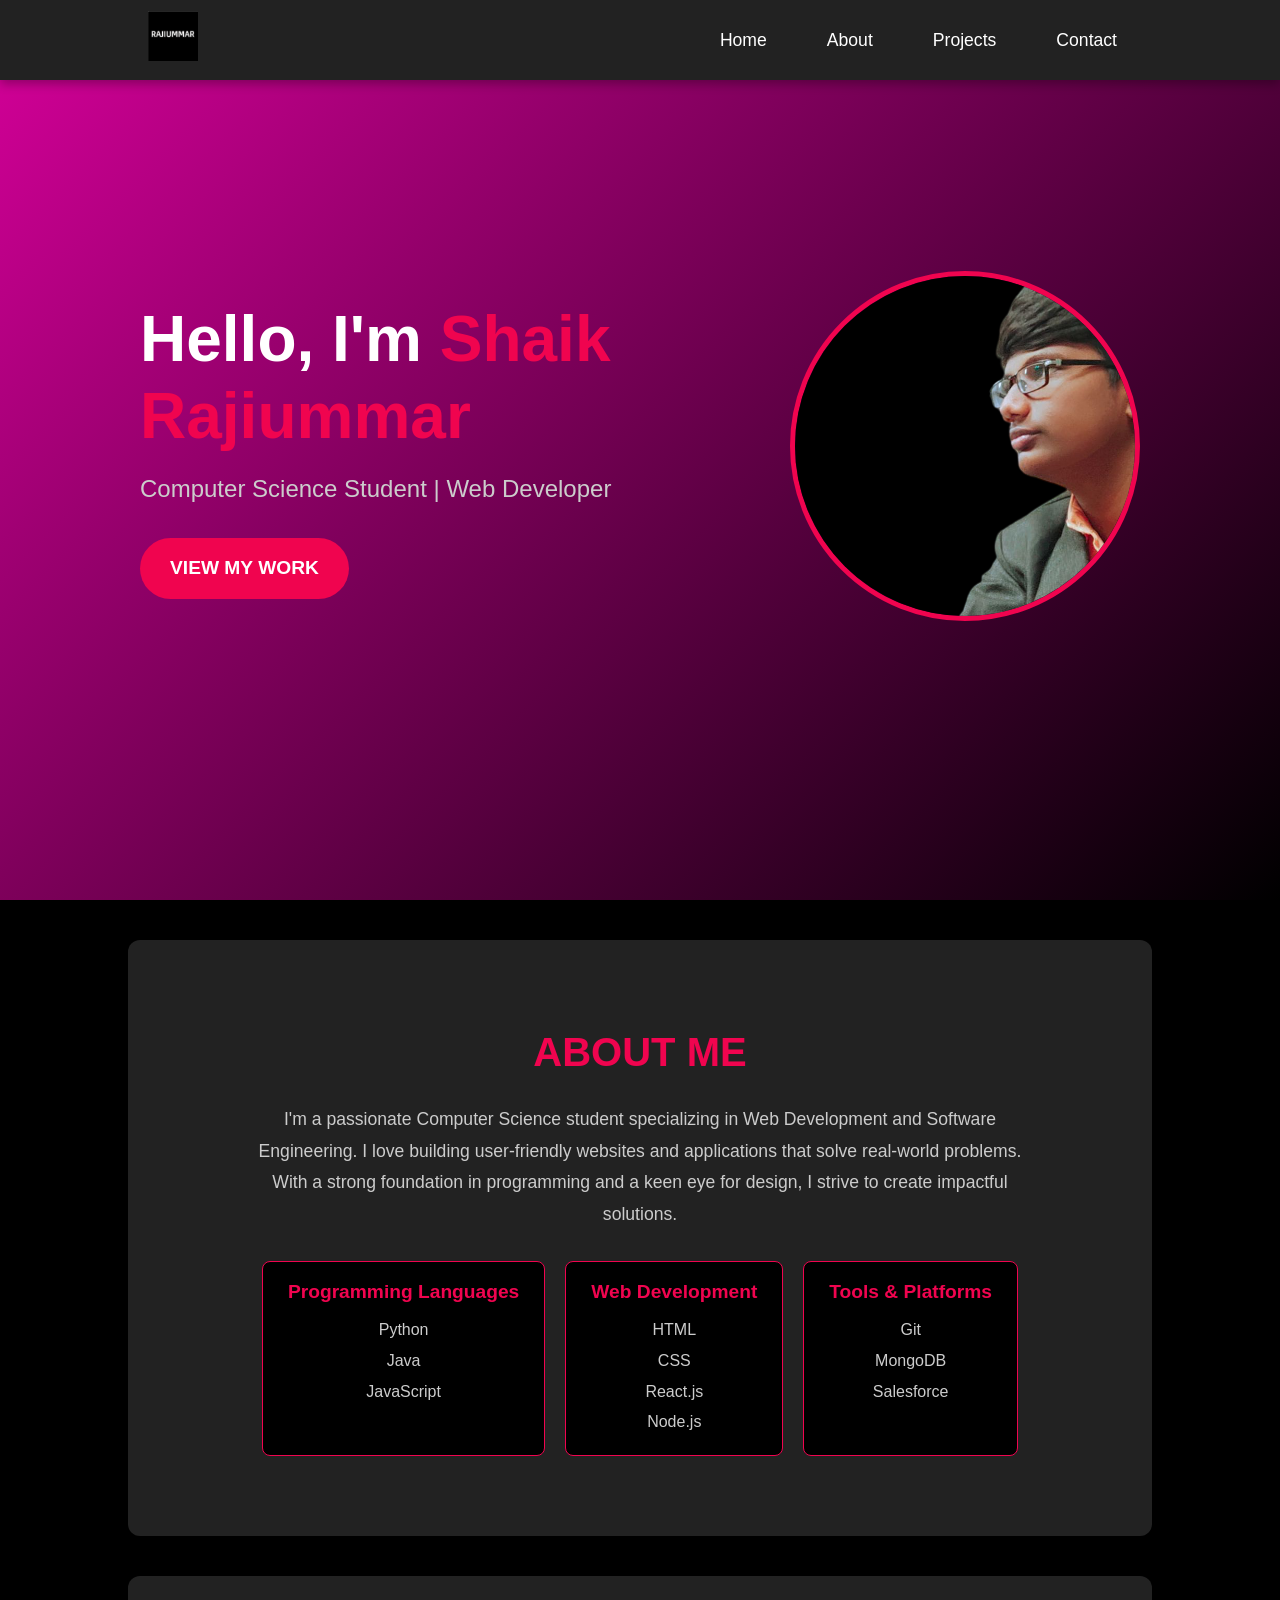
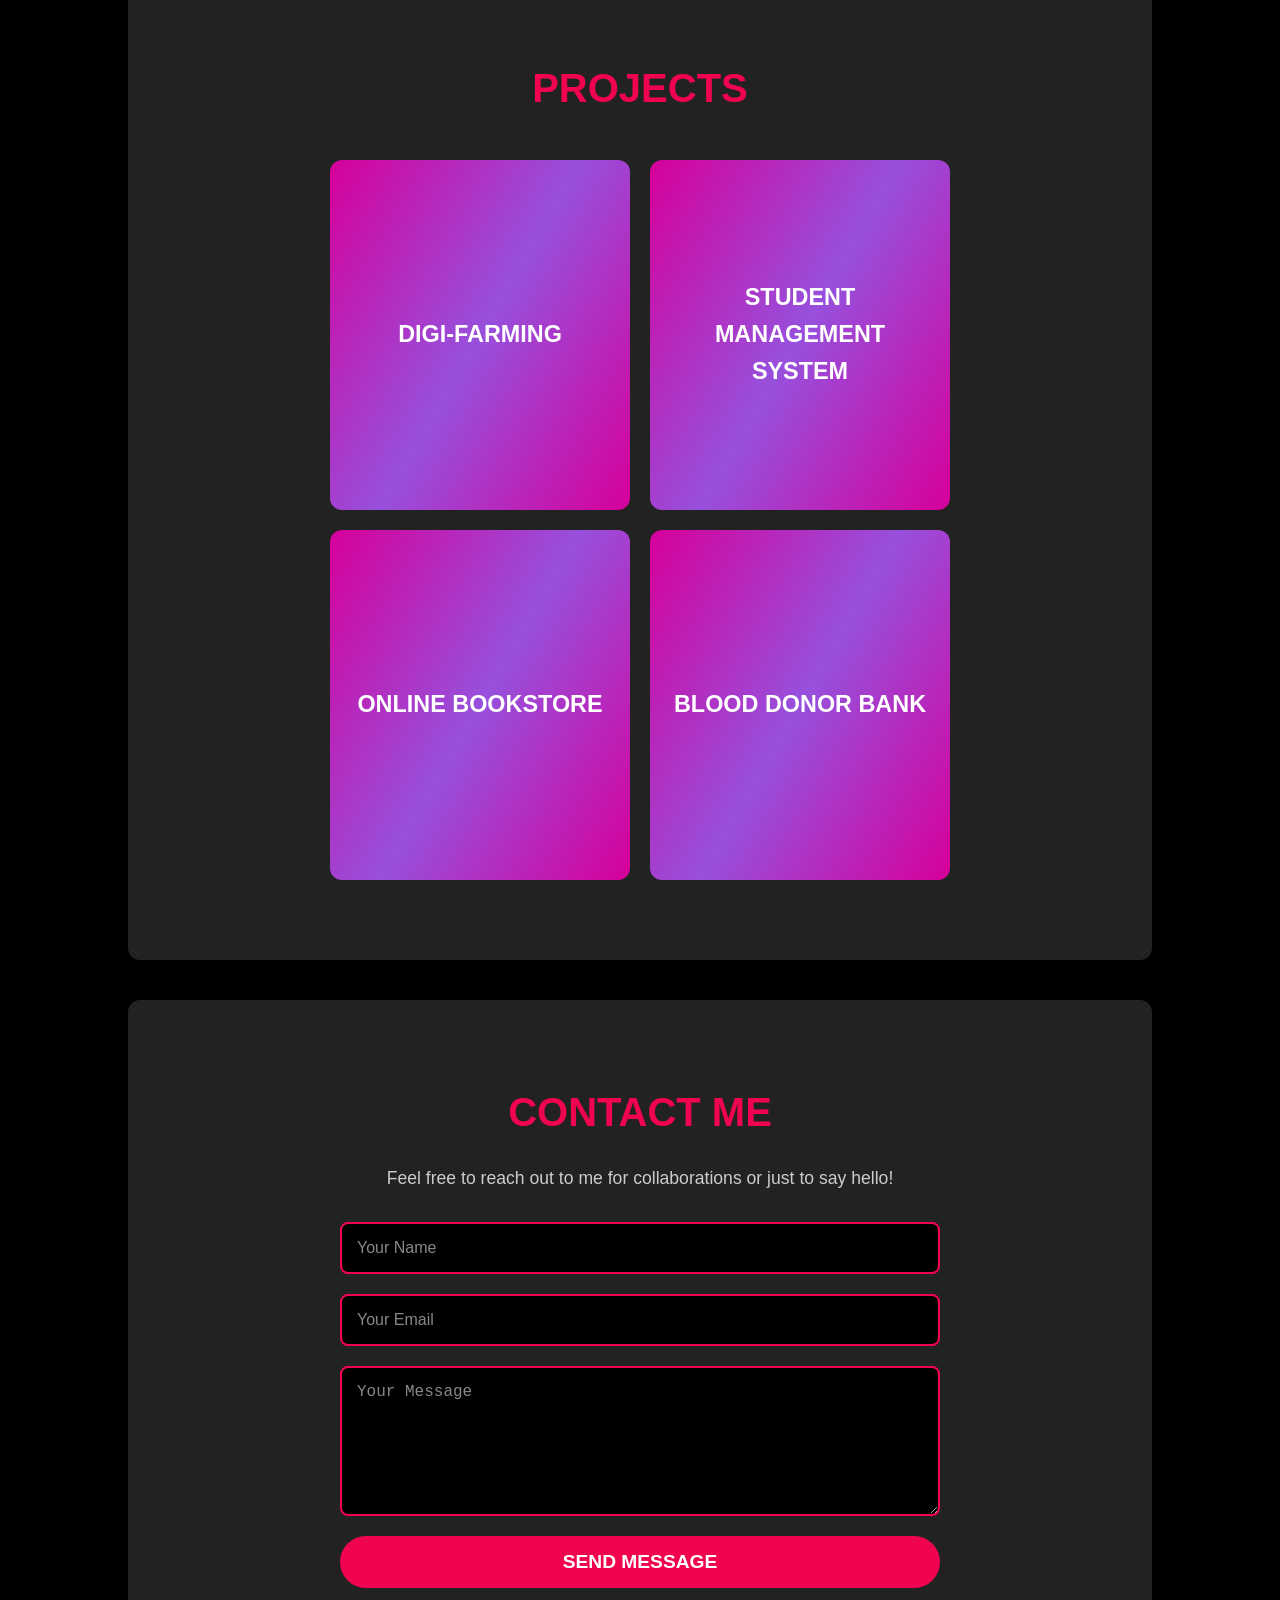
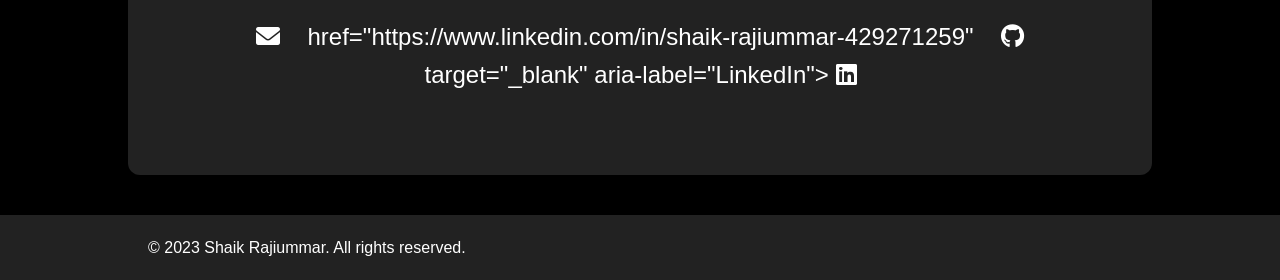
==== index.html @ 4107a041 "Your commit message" ====
<!DOCTYPE html>
<html lang="en">
    <head>
        <meta charset="UTF-8">
        <meta name="viewport" content="width=device-width, initial-scale=1.0">
        <meta name="description"
            content="Portfolio of Shaik Rajiummar, a Computer Science student specializing in Web Development and Software Engineering.">
        <title>Shaik Rajiummar - Portfolio</title>
        <link rel="stylesheet" href="style.css">
        <link rel="stylesheet"
            href="https://cdnjs.cloudflare.com/ajax/libs/font-awesome/6.0.0/css/all.min.css">
    </head>
    <body>
        <!-- Navbar Section -->
        <header id="header">
            <div class="container">
                <a href="index.html"><img src="images/logo.ico" class="logo"
                        alt="Portfolio Logo"></a>
                <nav>
                    <ul>
                        <li><a href="#home">Home</a></li>
                        <li><a href="#about">About</a></li>
                        <li><a href="#projects">Projects</a></li>
                        <li><a href="#contact">Contact</a></li>
                    </ul>
                </nav>
            </div>
        </header>

        <!-- Main Content -->
        <main>
            <!-- Home Section -->
            <section id="home">
                <div class="home-content">
                    <h1>Hello, I'm <span>Shaik Rajiummar</span></h1>
                    <p>Computer Science Student | Web Developer</p>
                    <a href="#projects" class="btn">View My Work</a>
                </div>
                <div class="profile-img-container">
                    <img src="images/proti.png"
                        alt="Shaik Rajiummar's Profile Picture"
                        class="profile-img">
                </div>
            </section>
            <!-- About Section -->
            <section id="about">
                <h2>About Me</h2>
                <p>
                    I'm a passionate Computer Science student specializing in
                    Web Development and Software Engineering.
                    I love building user-friendly websites and applications that
                    solve real-world problems.
                    With a strong foundation in programming and a keen eye for
                    design, I strive to create impactful solutions.
                </p>
                <div class="skills-container">
                    <!-- Skill Card 1: Programming Languages -->
                    <div class="skill-card">
                        <h3>Programming Languages</h3>
                        <ul>
                            <li>Python</li>
                            <li>Java</li>
                            <li>JavaScript</li>
                        </ul>
                    </div>
                    <!-- Skill Card 2: Web Development -->
                    <div class="skill-card">
                        <h3>Web Development</h3>
                        <ul>
                            <li>HTML</li>
                            <li>CSS</li>
                            <li>React.js</li>
                            <li>Node.js</li>
                        </ul>
                    </div>
                    <!-- Skill Card 3: Tools & Platforms -->
                    <div class="skill-card">
                        <h3>Tools & Platforms</h3>
                        <ul>
                            <li>Git</li>
                            <li>MongoDB</li>
                            <li>Salesforce</li>
                        </ul>
                    </div>
                </div>
            </section>

            <!-- Projects Section -->
            <section id="projects">
                <h2>Projects</h2>
                <div class="projects-list">
                    <!-- Project 1: DIGI-FARMING -->
                    <div class="flip-card">
                        <div class="flip-card-inner">
                            <div class="flip-card-front">
                                <h3>DIGI-FARMING</h3>
                            </div>
                            <div class="flip-card-back">
                                <h3>DIGI-FARMING</h3>
                                <p><strong>Objective:</strong> Developed an
                                    e-commerce platform for farmers to sell
                                    directly to consumers and monitor field
                                    conditions.</p>
                                <p><strong>Role:</strong> Front-end design</p>
                                <p><strong>Technologies:</strong> Python, Flask,
                                    MySQL</p>
                                <!-- <a href="[GitHub Link]" target="_blank" class="project-link">View on GitHub</a> -->
                            </div>
                        </div>
                    </div>

                    <!-- Project 2: STUDENT MANAGEMENT SYSTEM -->
                    <div class="flip-card">
                        <div class="flip-card-inner">
                            <div class="flip-card-front">
                                <h3>STUDENT MANAGEMENT SYSTEM</h3>
                            </div>
                            <div class="flip-card-back">
                                <h3>STUDENT MANAGEMENT SYSTEM</h3>
                                <p><strong>Objective:</strong> Created a
                                    comprehensive system for managing student
                                    attendance, grades, and schedules.</p>
                                <p><strong>Role:</strong> Backend Developer</p>
                                <p><strong>Technologies:</strong> Java, Spring
                                    Boot, PostgreSQL</p>
                                <!-- <a href="[GitHub Link]" target="_blank" class="project-link">View on GitHub</a> -->
                            </div>
                        </div>
                    </div>

                    <!-- Project 3: ONLINE BOOKSTORE -->
                    <div class="flip-card">
                        <div class="flip-card-inner">
                            <div class="flip-card-front">
                                <h3>ONLINE BOOKSTORE</h3>
                            </div>
                            <div class="flip-card-back">
                                <h3>ONLINE BOOKSTORE</h3>
                                <p><strong>Objective:</strong> Developed an
                                    online bookstore with features like
                                    browsing, cart management, and order
                                    tracking.</p>
                                <p><strong>Role:</strong> Full-stack
                                    Developer</p>
                                <p><strong>Technologies:</strong> MERN Stack
                                    (MongoDB, Express.js, React.js, Node.js)</p>
                                <!-- <a href="[GitHub Link]" target="_blank" class="project-link">View on GitHub</a> -->
                            </div>
                        </div>
                    </div>

                    <!-- Project 4: BLOOD DONOR BANK -->
                    <div class="flip-card">
                        <div class="flip-card-inner">
                            <div class="flip-card-front">
                                <h3>BLOOD DONOR BANK</h3>
                            </div>
                            <div class="flip-card-back">
                                <h3>BLOOD DONOR BANK</h3>
                                <p><strong>Objective:</strong> Built a platform
                                    connecting blood donors with recipients for
                                    emergency situations.</p>
                                <p><strong>Role:</strong> Full-stack
                                    Developer</p>
                                <p><strong>Technologies:</strong> Django, React,
                                    PostgreSQL</p>
                                <!-- <a href="[GitHub Link]" target="_blank" class="project-link">View on GitHub</a> -->
                            </div>
                        </div>
                    </div>
                </div>
            </section>

            <!-- Contact Section -->
            <section id="contact">
                <h2>Contact Me</h2>
                <p>Feel free to reach out to me for collaborations or just to
                    say hello!</p>
                <form class="contact-form">
                    <input type="text" name="name" placeholder="Your Name"
                        required>
                    <input type="email" name="email" placeholder="Your Email"
                        required>
                    <textarea name="message" placeholder="Your Message"
                        required></textarea>
                    <button type="submit">Send Message</button>
                </form>
                <div class="social-links">
                    <a href="mailto:shaikrajiummar@gmail.com" target="_blank"
                        aria-label="Email">
                        <i class="fas fa-envelope"></i>
                        <!-- Font Awesome email icon -->
                    </a>
                    <a>
                        href="https://www.linkedin.com/in/shaik-rajiummar-429271259"
                        target="_blank" aria-label="LinkedIn">
                        <i class="fab fa-linkedin"></i>
                        <!-- Font Awesome LinkedIn icon -->
                    </a>
                    <a href="[GitHub Link]" target="_blank" aria-label="GitHub">
                        <i class="fab fa-github"></i>
                        <!-- Font Awesome GitHub icon -->
                    </a>
                </div>
            </section>

            <!-- Footer -->
            <footer>
                <div class="container">
                    <p>&copy; 2023 Shaik Rajiummar. All rights reserved.</p>
                </div>
            </footer>
        </body>
    </html>
---- style.css ----
/* Global Styles */
:root {
    --primary-color: #f0044f;
    --secondary-color: #222;
    --background-color: #000;
    --text-color: #fff;
    --accent-color: #D6009A;
    --font-family: 'Poppins', sans-serif;
}

* {
    margin: 0;
    padding: 0;
    box-sizing: border-box;
}

body {
    background: var(--background-color);
    color: var(--text-color);
    font-family: var(--font-family);
    line-height: 1.6;
}

a {
    text-decoration: none;
    color: inherit;
}

/* Navbar Styles */
#header {
    width: 100%;
    height: 80px;
    background: var(--secondary-color);
    position: fixed;
    top: 0;
    left: 0;
    display: flex;
    align-items: center;
    padding: 0 10%;
    z-index: 1000;
    box-shadow: 0 4px 10px rgba(0, 0, 0, 0.3);
}

.container {
    width: 100%;
    display: flex;
    align-items: center;
    justify-content: space-between;
    padding: 0 20px; /* Add padding to the container */
}

.logo {
    height: 50px; /* Adjust logo size */
    transition: transform 0.3s ease-in-out, opacity 0.3s ease-in-out;
}

.logo:hover {
    transform: scale(1.1); /* Slightly enlarge the logo on hover */
    opacity: 0.8; /* Slightly fade the logo on hover */
}

nav {
    display: flex;
    justify-content: flex-end;
}

nav ul {
    list-style: none;
    display: flex;
    gap: 30px;
}

nav ul li a {
    color: var(--text-color);
    font-size: 1.1rem;
    padding: 10px 15px;
    transition: color 0.3s ease-in-out, background 0.3s ease-in-out;
    border-radius: 8px;
}

nav ul li a:hover,
nav ul li a:focus {
    color: var(--primary-color);
    background: rgba(240, 4, 79, 0.1);
}

/* Home Section */
#home {
    display: flex;
    justify-content: center;
    align-items: center;
    height: 100vh;
    padding: 0 10%;
    text-align: left;
    background: linear-gradient(135deg, var(--accent-color), var(--background-color));
    color: var(--text-color);
    position: relative;
    overflow: hidden;
}

.home-content {
    max-width: 600px;
    z-index: 2;
}

.home-content h1 {
    font-size: 4rem;
    margin-bottom: 15px;
    color: var(--text-color);
    line-height: 1.2;
}

.home-content span {
    color: var(--primary-color);
    font-weight: bold;
}

.home-content p {
    font-size: 1.5rem;
    margin-bottom: 30px;
    color: #ccc;
}

.home-content .btn {
    background: var(--primary-color);
    color: var(--text-color);
    padding: 15px 30px;
    border-radius: 50px;
    font-size: 1.2rem;
    font-weight: bold;
    text-transform: uppercase;
    transition: background 0.3s ease-in-out, transform 0.3s ease-in-out;
    display: inline-block;
}

.home-content .btn:hover,
.home-content .btn:focus {
    background: #c0033f;
    transform: scale(1.05);
}

.profile-img-container {
    margin-left: 50px;
    z-index: 2;
}

.profile-img {
    width: 350px;
    height: 350px;
    border-radius: 50%;
    object-fit: cover;
    border: 5px solid var(--primary-color);
    transition: transform 0.3s ease-in-out;
}

.profile-img:hover {
    transform: scale(1.05);
}

/* About Section */
#about {
    padding: 80px 10%;
    text-align: center;
    background: var(--secondary-color);
    border-radius: 12px;
    margin: 40px 10%;
}

#about h2 {
    font-size: 2.5rem;
    color: var(--primary-color);
    margin-bottom: 20px;
    text-transform: uppercase;
}

#about p {
    font-size: 1.1rem;
    color: #ccc;
    margin-bottom: 30px;
    max-width: 800px;
    margin-left: auto;
    margin-right: auto;
    line-height: 1.8;
}

#about .skills-container {
    display: flex;
    justify-content: center;
    flex-wrap: wrap;
    gap: 20px;
    max-width: 800px;
    margin: 0 auto;
}

#about .skill-card {
    background: var(--background-color);
    padding: 15px 25px;
    border-radius: 8px;
    border: 1px solid var(--primary-color);
    transition: transform 0.3s ease-in-out, box-shadow 0.3s ease-in-out;
}

#about .skill-card:hover {
    transform: translateY(-5px);
    box-shadow: 0 4px 10px rgba(24, 24, 24, 0.3);
}

#about .skill-card h3 {
    font-size: 1.2rem;
    color: var(--primary-color);
    margin-bottom: 10px;
}

#about .skill-card ul {
    list-style: none;
    padding: 0;
}

#about .skill-card ul li {
    font-size: 1rem;
    color: #ccc;
    margin: 5px 0;
}

/* Projects Section */
#projects {
    padding: 80px 10%;
    text-align: center;
    background: var(--secondary-color);
    border-radius: 12px;
    margin: 40px 10%;
}

#projects h2 {
    font-size: 2.5rem;
    color: var(--primary-color);
    margin-bottom: 40px;
    text-transform: uppercase;
}

.projects-list {
    display: flex;
    flex-wrap: wrap;
    justify-content: center;
    gap: 20px;
}

.flip-card {
    background-color: transparent;
    width: 300px;
    height: 350px;
    perspective: 1000px;
}

.flip-card-inner {
    position: relative;
    width: 100%;
    height: 100%;
    text-align: center;
    transition: transform 0.6s;
    transform-style: preserve-3d;
}

.flip-card:hover .flip-card-inner {
    transform: rotateY(180deg);
}

.flip-card-front,
.flip-card-back {
    position: absolute;
    width: 100%;
    height: 100%;
    backface-visibility: hidden;
    border-radius: 12px;
    display: flex;
    justify-content: center;
    align-items: center;
    padding: 20px;
}

.flip-card-front {
    background: linear-gradient(120deg, var(--accent-color) 0%, #9750dd 50%, var(--accent-color) 100%);
    color: var(--text-color);
    font-size: 20px;
    font-weight: bold;
}

.flip-card-back {
    background: var(--background-color);
    color: var(--text-color);
    transform: rotateY(180deg);
    display: flex;
    flex-direction: column;
    justify-content: center;
    align-items: flex-start;
    padding: 20px;
    border-radius: 12px;
    box-shadow: 0 4px 10px rgba(0, 0, 0, 0.3);
}

.flip-card-back h3 {
    font-size: 1.5rem;
    color: var(--primary-color);
    margin-bottom: 15px;
    text-align: left;
}

.flip-card-back p {
    font-size: 1rem;
    color: #ccc;
    margin: 10px 0;
    text-align: left;
    line-height: 1.6;
}

.flip-card-back strong {
    color: var(--primary-color);
    font-weight: bold;
}

.project-link {
    color: var(--primary-color);
    font-weight: bold;
    text-decoration: underline;
    transition: color 0.3s ease-in-out;
    margin-top: 10px;
    display: inline-block;
}

.project-link:hover,
.project-link:focus {
    color: #c0033f;
}

/* Contact Section */
#contact {
    padding: 80px 10%;
    text-align: center;
    background: var(--secondary-color);
    border-radius: 12px;
    margin: 40px 10%;
}

#contact h2 {
    font-size: 2.5rem;
    color: var(--primary-color);
    margin-bottom: 20px;
    text-transform: uppercase;
}

#contact p {
    font-size: 1.1rem;
    color: #ccc;
    margin-bottom: 30px;
}

.contact-form {
    max-width: 600px;
    margin: 0 auto;
    display: flex;
    flex-direction: column;
    gap: 20px;
}

.contact-form input,
.contact-form textarea {
    width: 100%;
    padding: 15px;
    border: 2px solid var(--primary-color);
    border-radius: 8px;
    background: var(--background-color);
    color: var(--text-color);
    font-size: 1rem;
    transition: border-color 0.3s ease-in-out, box-shadow 0.3s ease-in-out;
}

.contact-form input::placeholder,
.contact-form textarea::placeholder {
    color: #888;
}

.contact-form input:focus,
.contact-form textarea:focus {
    border-color: #c0033f;
    box-shadow: 0 0 10px rgba(240, 4, 79, 0.5);
    outline: none;
}

.contact-form textarea {
    resize: vertical;
    min-height: 150px;
}

.contact-form button {
    background: var(--primary-color);
    color: var(--text-color);
    padding: 15px 30px;
    border: none;
    border-radius: 50px;
    font-size: 1.2rem;
    font-weight: bold;
    text-transform: uppercase;
    cursor: pointer;
    transition: background 0.3s ease-in-out, transform 0.3s ease-in-out;
}

.contact-form button:hover,
.contact-form button:focus {
    background: #c0033f;
    transform: scale(1.05);
}

.social-links {
    margin-top: 30px;
    display: flex;
    justify-content: center;
    gap: 20px;
}

.social-links a {
    color: var(--text-color);
    font-size: 1.5rem;
    transition: color 0.3s ease-in-out, transform 0.3s ease-in-out;
}

.social-links a:hover,
.social-links a:focus {
    color: var(--primary-color);
    transform: translateY(-5px);
}

/* Footer */
footer {
    background: var(--secondary-color);
    padding: 20px 10%;
    text-align: center;
    margin-top: 40px;
}

footer p {
    font-size: 1rem;
    color: var(--text-color);
}

/* Responsive Design */
@media (max-width: 768px) {
    #header {
        height: 60px;
        padding: 0 5%;
    }

    .logo {
        height: 40px;
    }

    nav ul {
        gap: 15px;
    }

    nav ul li a {
        font-size: 1rem;
        padding: 8px 12px;
    }

    .home-content h1 {
        font-size: 2.5rem;
    }

    .home-content p {
        font-size: 1.2rem;
    }

    .profile-img {
        width: 250px;
        height: 250px;
    }

    #about ul {
        flex-direction: column;
    }

    .flip-card {
        width: 100%;
        height: 300px;
    }
}
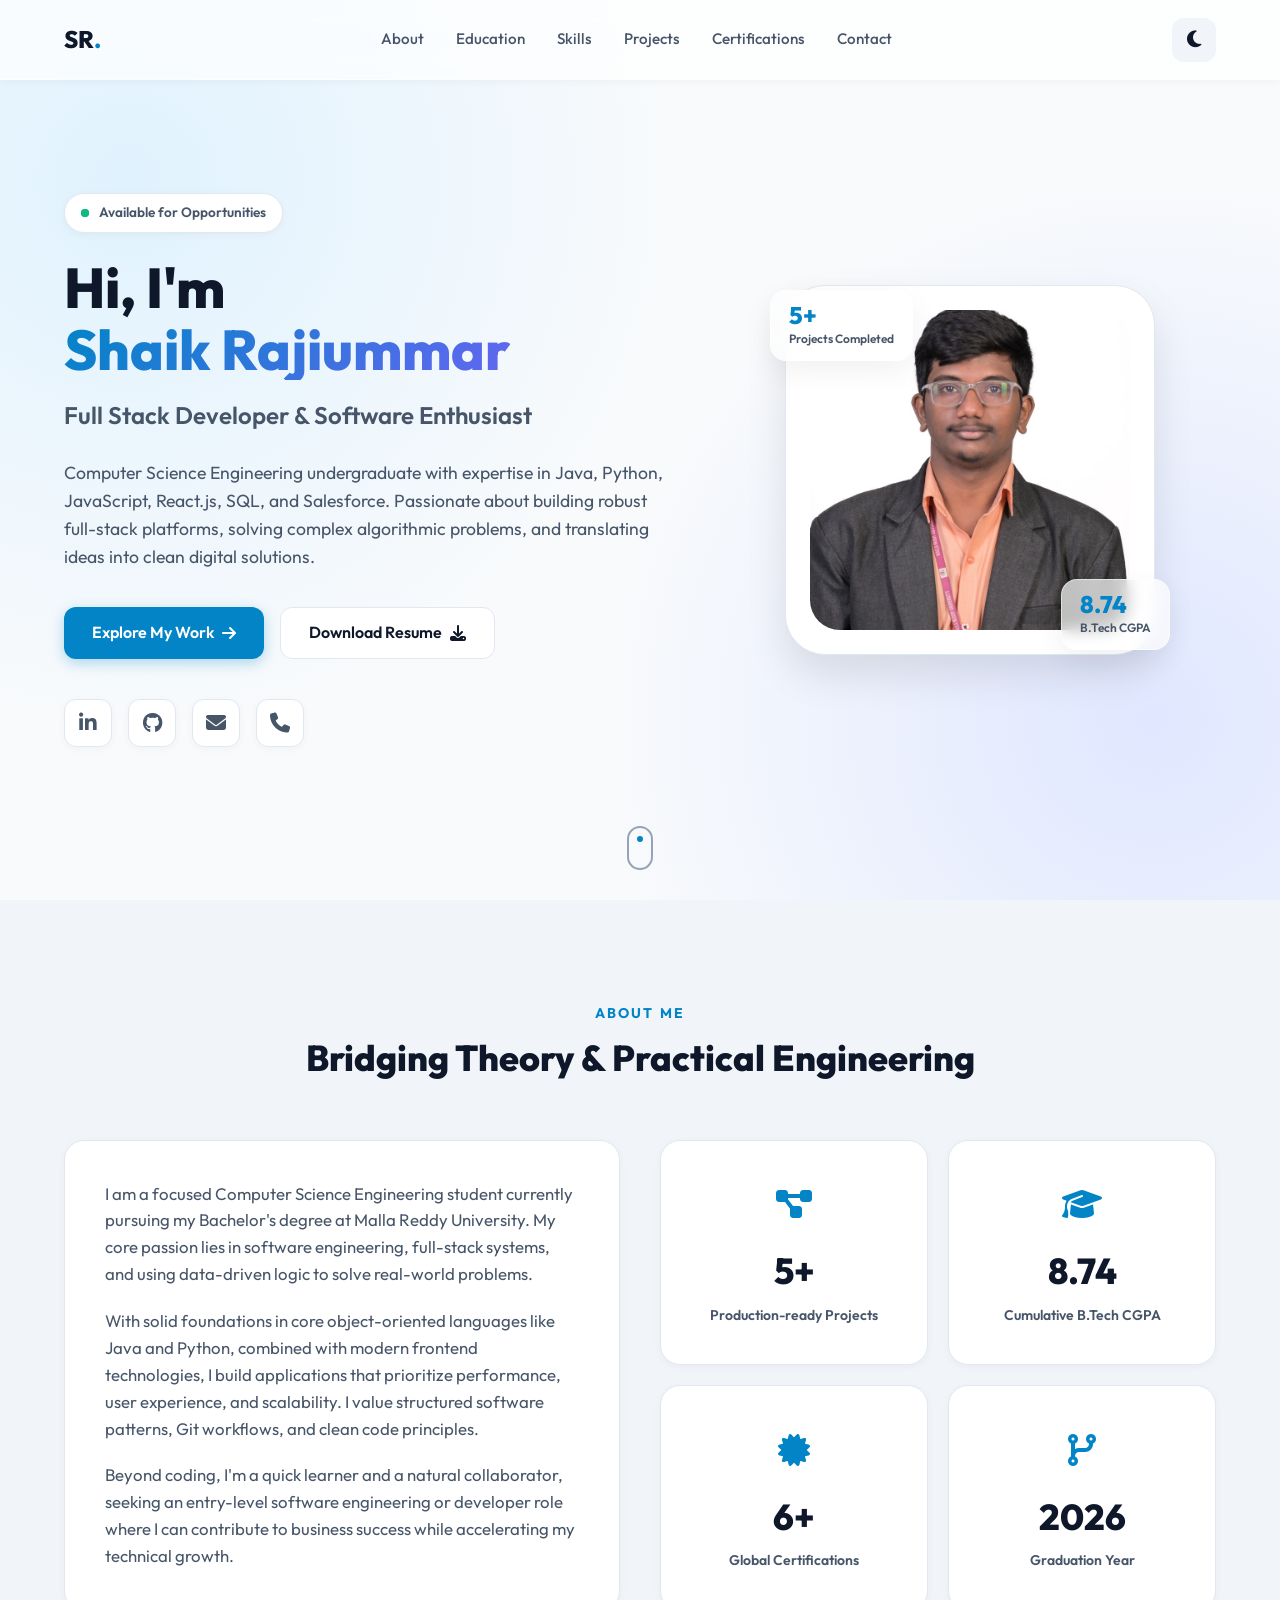
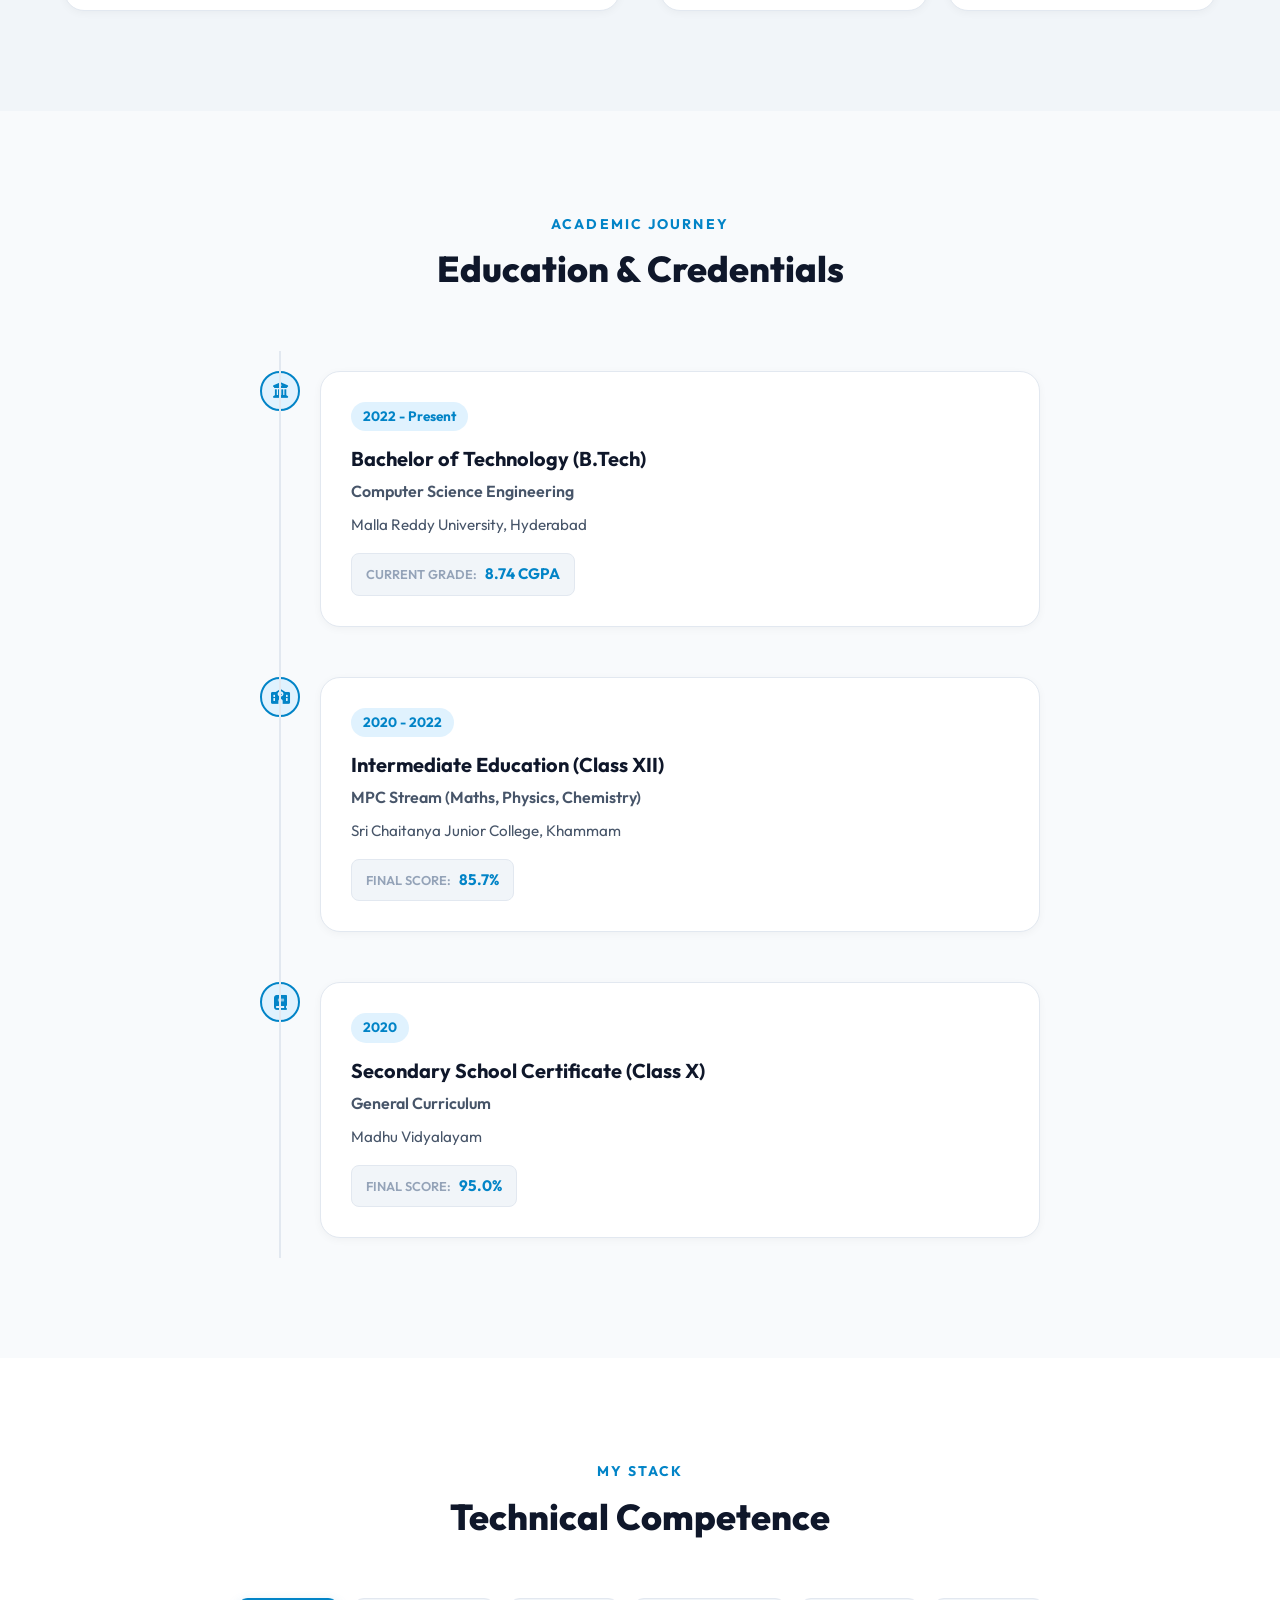
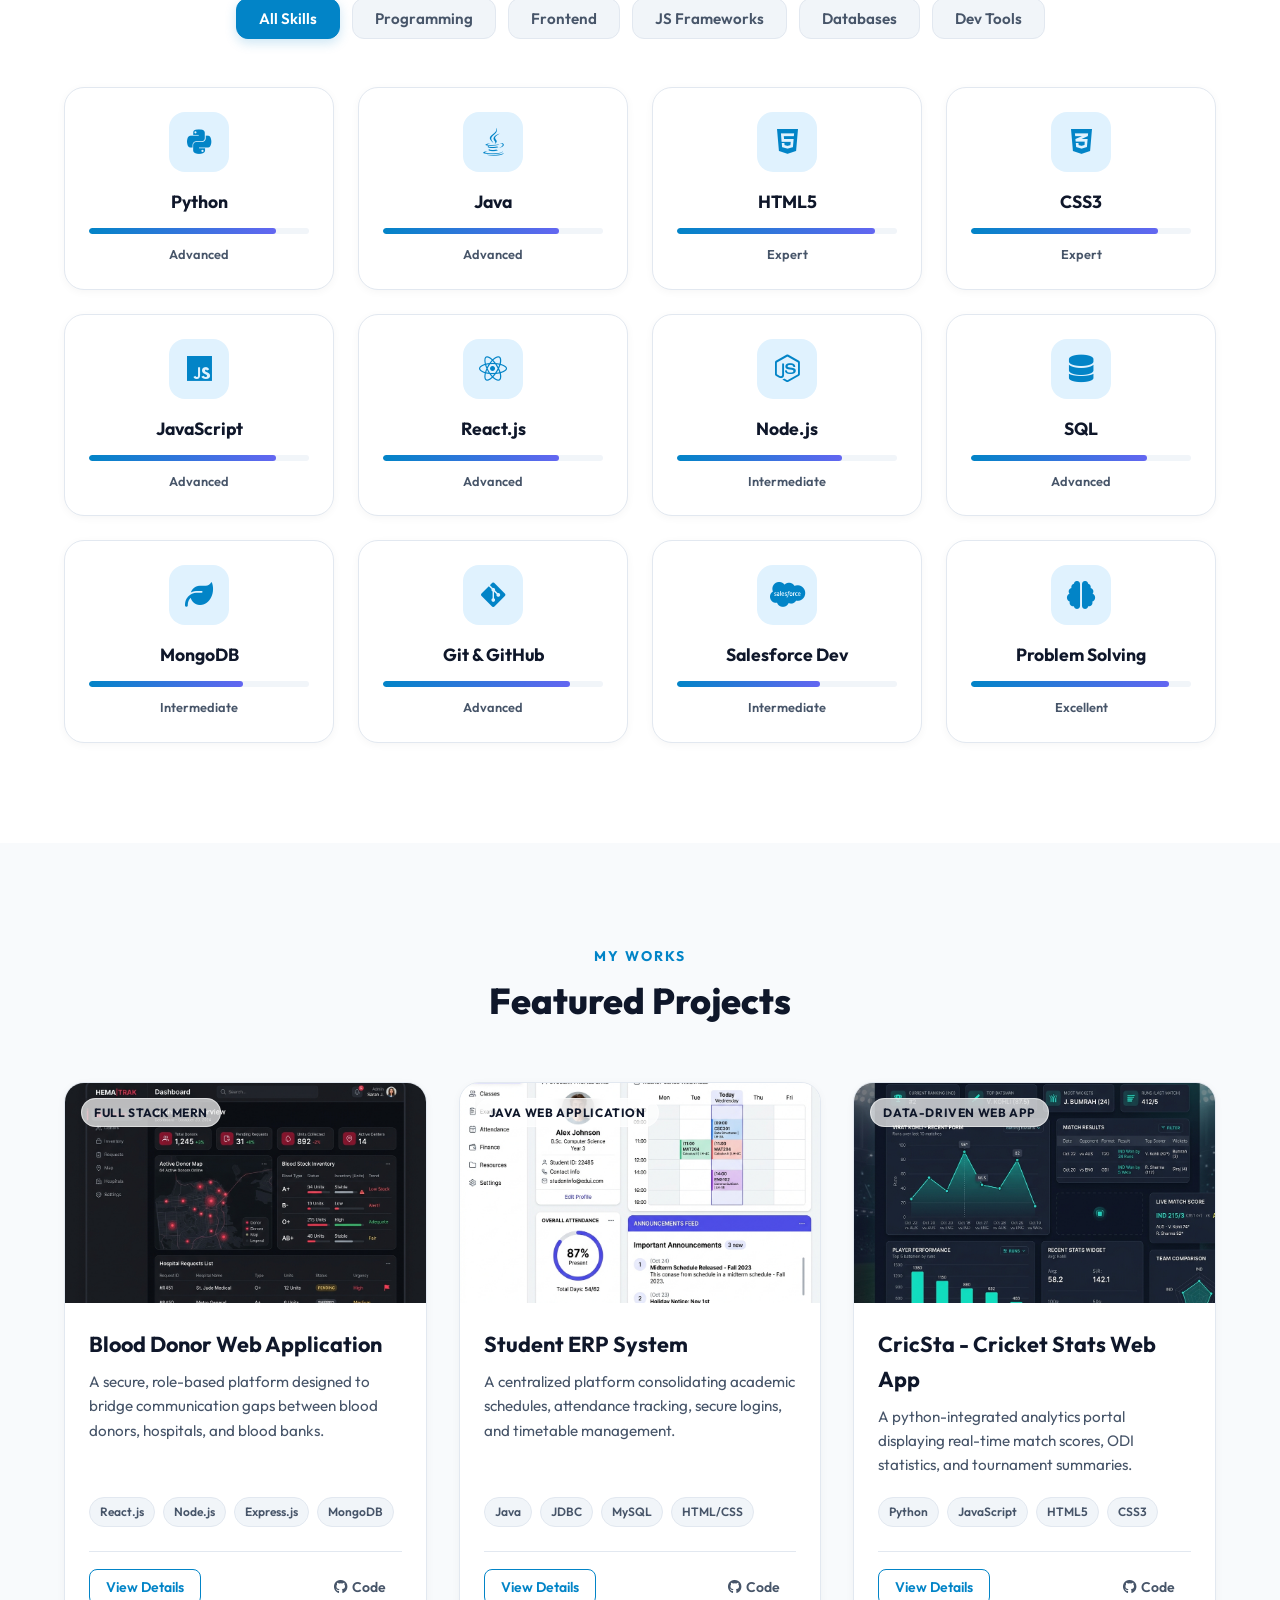
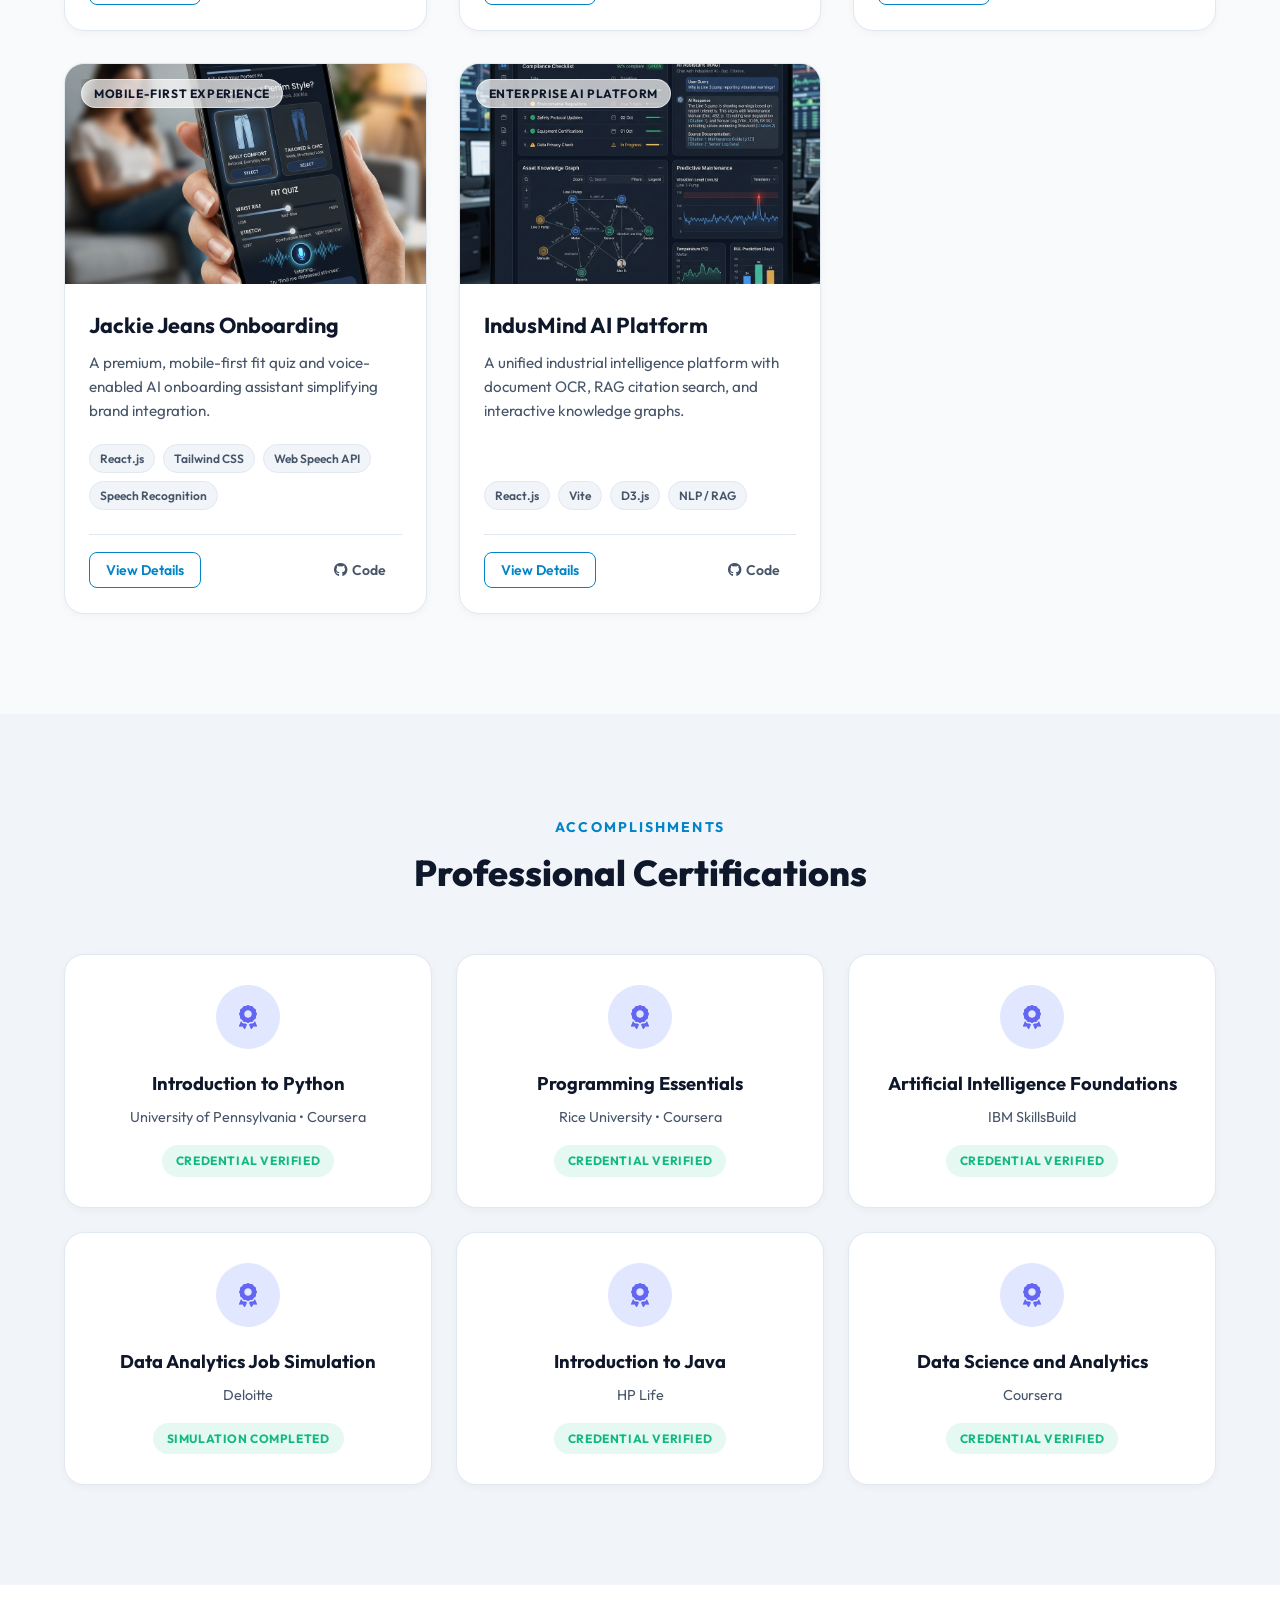
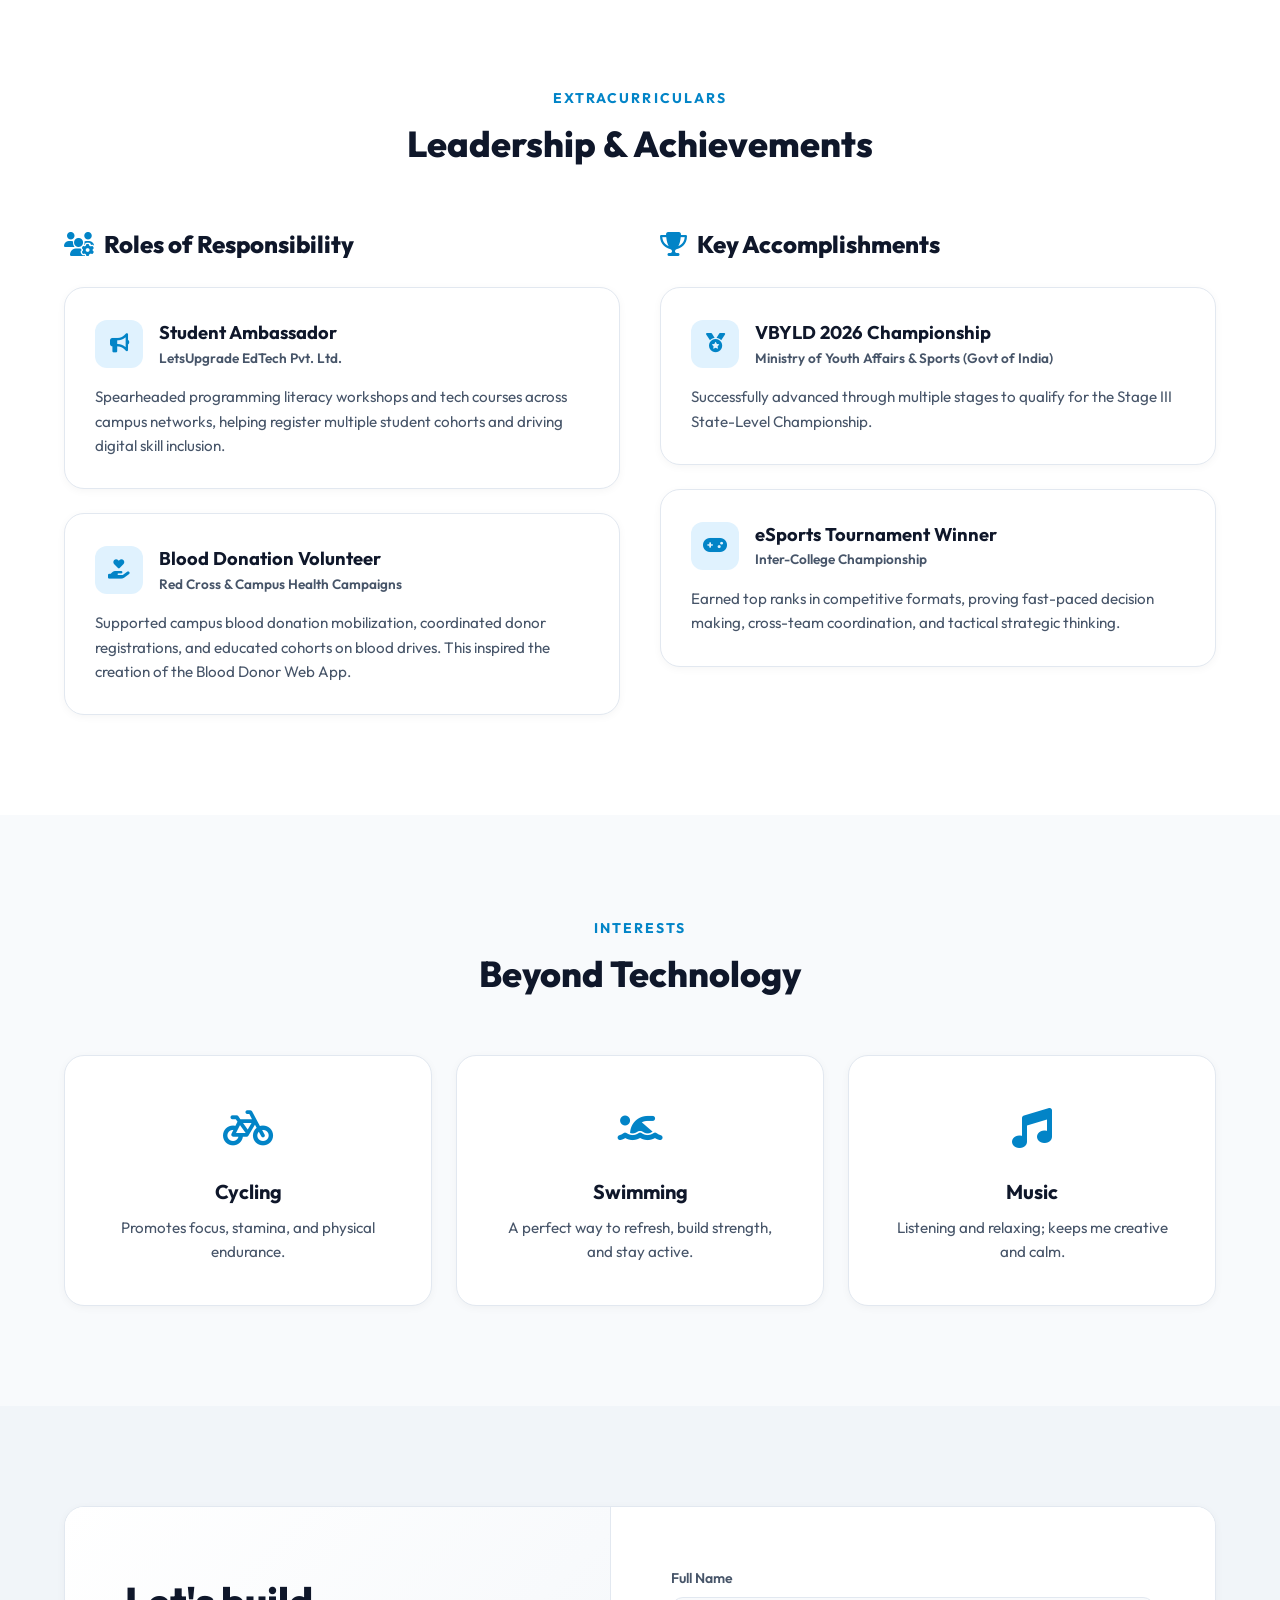
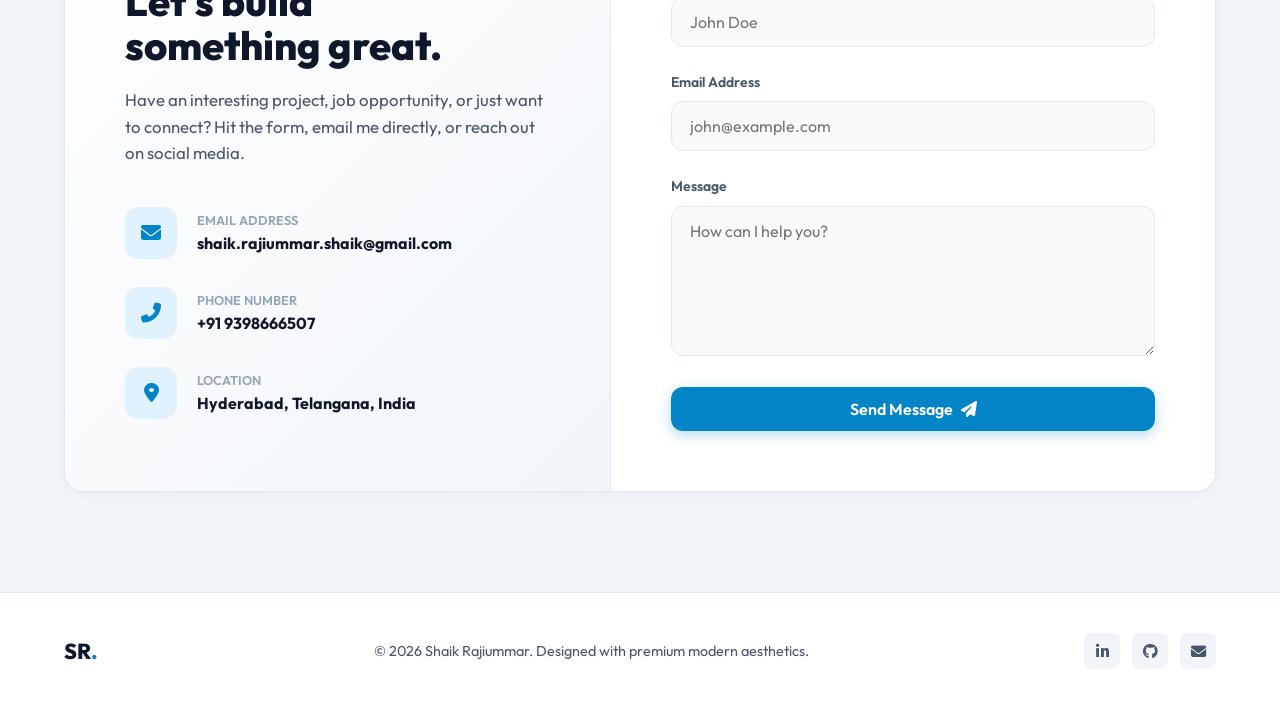
==== commit f649d9bb: "feat: initial commit of premium responsive developer portfolio and printable cv" ====
--- a/index.html
+++ b/index.html
@@ -1,214 +1,745 @@
 <!DOCTYPE html>
 <html lang="en">
-    <head>
-        <meta charset="UTF-8">
-        <meta name="viewport" content="width=device-width, initial-scale=1.0">
-        <meta name="description"
-            content="Portfolio of Shaik Rajiummar, a Computer Science student specializing in Web Development and Software Engineering.">
-        <title>Shaik Rajiummar - Portfolio</title>
-        <link rel="stylesheet" href="style.css">
-        <link rel="stylesheet"
-            href="https://cdnjs.cloudflare.com/ajax/libs/font-awesome/6.0.0/css/all.min.css">
-    </head>
-    <body>
-        <!-- Navbar Section -->
-        <header id="header">
-            <div class="container">
-                <a href="index.html"><img src="images/logo.ico" class="logo"
-                        alt="Portfolio Logo"></a>
-                <nav>
-                    <ul>
-                        <li><a href="#home">Home</a></li>
-                        <li><a href="#about">About</a></li>
-                        <li><a href="#projects">Projects</a></li>
-                        <li><a href="#contact">Contact</a></li>
-                    </ul>
-                </nav>
-            </div>
-        </header>
-
-        <!-- Main Content -->
-        <main>
-            <!-- Home Section -->
-            <section id="home">
-                <div class="home-content">
-                    <h1>Hello, I'm <span>Shaik Rajiummar</span></h1>
-                    <p>Computer Science Student | Web Developer</p>
-                    <a href="#projects" class="btn">View My Work</a>
-                </div>
-                <div class="profile-img-container">
-                    <img src="images/proti.png"
-                        alt="Shaik Rajiummar's Profile Picture"
-                        class="profile-img">
-                </div>
-            </section>
-            <!-- About Section -->
-            <section id="about">
-                <h2>About Me</h2>
-                <p>
-                    I'm a passionate Computer Science student specializing in
-                    Web Development and Software Engineering.
-                    I love building user-friendly websites and applications that
-                    solve real-world problems.
-                    With a strong foundation in programming and a keen eye for
-                    design, I strive to create impactful solutions.
+<head>
+    <meta charset="UTF-8">
+    <meta name="viewport" content="width=device-width, initial-scale=1.0">
+    <title>Shaik Rajiummar | Premium Developer Portfolio</title>
+    <meta name="description" content="Portfolio of Shaik Rajiummar - Full Stack Developer & Software Enthusiast. Exploring B.Tech in CSE, featuring interactive projects, technical expertise, and credentials.">
+    <!-- Google Fonts: Outfit -->
+    <link href="https://fonts.googleapis.com/css2?family=Outfit:wght@300;400;500;600;700;800&display=swap" rel="stylesheet">
+    <!-- FontAwesome Icons -->
+    <link rel="stylesheet" href="https://cdnjs.cloudflare.com/ajax/libs/font-awesome/6.5.2/css/all.min.css"/>
+    <!-- Stylesheet -->
+    <link rel="stylesheet" href="style.css">
+</head>
+<body class="light-theme">
+    <!-- Navigation Bar -->
+    <header class="navbar" id="main-header">
+        <div class="nav-container">
+            <a href="#" class="nav-logo" id="logo-link">SR<span>.</span></a>
+            <nav class="nav-menu" id="navigation-menu">
+                <a href="#about" class="nav-link">About</a>
+                <a href="#education" class="nav-link">Education</a>
+                <a href="#skills" class="nav-link">Skills</a>
+                <a href="#projects" class="nav-link">Projects</a>
+                <a href="#certifications" class="nav-link">Certifications</a>
+                <a href="#contact" class="nav-link">Contact</a>
+            </nav>
+            <div class="nav-actions">
+                <button id="theme-toggle-btn" class="theme-toggle" aria-label="Toggle dark/light theme">
+                    <i class="fas fa-moon"></i>
+                </button>
+                <button id="mobile-menu-btn" class="mobile-menu-toggle" aria-label="Toggle mobile menu">
+                    <i class="fas fa-bars"></i>
+                </button>
+            </div>
+        </div>
+    </header>
+
+    <!-- Mobile Navigation Overlay -->
+    <div class="mobile-nav-overlay" id="mobile-menu-overlay">
+        <button id="mobile-menu-close" class="mobile-menu-close" aria-label="Close menu">&times;</button>
+        <div class="mobile-nav-links">
+            <a href="#about" class="mobile-link">About</a>
+            <a href="#education" class="mobile-link">Education</a>
+            <a href="#skills" class="mobile-link">Skills</a>
+            <a href="#projects" class="mobile-link">Projects</a>
+            <a href="#certifications" class="mobile-link">Certifications</a>
+            <a href="#contact" class="mobile-link">Contact</a>
+        </div>
+    </div>
+
+    <!-- Hero Section -->
+    <section class="hero-section" id="hero">
+        <div class="hero-container">
+            <div class="hero-content">
+                <div class="hero-badge reveal-item">
+                    <span class="pulse-dot"></span> Available for Opportunities
+                </div>
+                <h1 class="hero-title reveal-item">
+                    Hi, I'm <span class="gradient-text">Shaik Rajiummar</span>
+                </h1>
+                <h2 class="hero-subtitle reveal-item">
+                    Full Stack Developer & Software Enthusiast
+                </h2>
+                <p class="hero-description reveal-item">
+                    Computer Science Engineering undergraduate with expertise in Java, Python, JavaScript, React.js, SQL, and Salesforce. Passionate about building robust full-stack platforms, solving complex algorithmic problems, and translating ideas into clean digital solutions.
                 </p>
-                <div class="skills-container">
-                    <!-- Skill Card 1: Programming Languages -->
-                    <div class="skill-card">
-                        <h3>Programming Languages</h3>
-                        <ul>
-                            <li>Python</li>
-                            <li>Java</li>
-                            <li>JavaScript</li>
-                        </ul>
-                    </div>
-                    <!-- Skill Card 2: Web Development -->
-                    <div class="skill-card">
-                        <h3>Web Development</h3>
-                        <ul>
-                            <li>HTML</li>
-                            <li>CSS</li>
-                            <li>React.js</li>
-                            <li>Node.js</li>
-                        </ul>
-                    </div>
-                    <!-- Skill Card 3: Tools & Platforms -->
-                    <div class="skill-card">
-                        <h3>Tools & Platforms</h3>
-                        <ul>
-                            <li>Git</li>
-                            <li>MongoDB</li>
-                            <li>Salesforce</li>
-                        </ul>
-                    </div>
-                </div>
-            </section>
-
-            <!-- Projects Section -->
-            <section id="projects">
-                <h2>Projects</h2>
-                <div class="projects-list">
-                    <!-- Project 1: DIGI-FARMING -->
-                    <div class="flip-card">
-                        <div class="flip-card-inner">
-                            <div class="flip-card-front">
-                                <h3>DIGI-FARMING</h3>
-                            </div>
-                            <div class="flip-card-back">
-                                <h3>DIGI-FARMING</h3>
-                                <p><strong>Objective:</strong> Developed an
-                                    e-commerce platform for farmers to sell
-                                    directly to consumers and monitor field
-                                    conditions.</p>
-                                <p><strong>Role:</strong> Front-end design</p>
-                                <p><strong>Technologies:</strong> Python, Flask,
-                                    MySQL</p>
-                                <!-- <a href="[GitHub Link]" target="_blank" class="project-link">View on GitHub</a> -->
-                            </div>
-                        </div>
-                    </div>
-
-                    <!-- Project 2: STUDENT MANAGEMENT SYSTEM -->
-                    <div class="flip-card">
-                        <div class="flip-card-inner">
-                            <div class="flip-card-front">
-                                <h3>STUDENT MANAGEMENT SYSTEM</h3>
-                            </div>
-                            <div class="flip-card-back">
-                                <h3>STUDENT MANAGEMENT SYSTEM</h3>
-                                <p><strong>Objective:</strong> Created a
-                                    comprehensive system for managing student
-                                    attendance, grades, and schedules.</p>
-                                <p><strong>Role:</strong> Backend Developer</p>
-                                <p><strong>Technologies:</strong> Java, Spring
-                                    Boot, PostgreSQL</p>
-                                <!-- <a href="[GitHub Link]" target="_blank" class="project-link">View on GitHub</a> -->
-                            </div>
-                        </div>
-                    </div>
-
-                    <!-- Project 3: ONLINE BOOKSTORE -->
-                    <div class="flip-card">
-                        <div class="flip-card-inner">
-                            <div class="flip-card-front">
-                                <h3>ONLINE BOOKSTORE</h3>
-                            </div>
-                            <div class="flip-card-back">
-                                <h3>ONLINE BOOKSTORE</h3>
-                                <p><strong>Objective:</strong> Developed an
-                                    online bookstore with features like
-                                    browsing, cart management, and order
-                                    tracking.</p>
-                                <p><strong>Role:</strong> Full-stack
-                                    Developer</p>
-                                <p><strong>Technologies:</strong> MERN Stack
-                                    (MongoDB, Express.js, React.js, Node.js)</p>
-                                <!-- <a href="[GitHub Link]" target="_blank" class="project-link">View on GitHub</a> -->
-                            </div>
-                        </div>
-                    </div>
-
-                    <!-- Project 4: BLOOD DONOR BANK -->
-                    <div class="flip-card">
-                        <div class="flip-card-inner">
-                            <div class="flip-card-front">
-                                <h3>BLOOD DONOR BANK</h3>
-                            </div>
-                            <div class="flip-card-back">
-                                <h3>BLOOD DONOR BANK</h3>
-                                <p><strong>Objective:</strong> Built a platform
-                                    connecting blood donors with recipients for
-                                    emergency situations.</p>
-                                <p><strong>Role:</strong> Full-stack
-                                    Developer</p>
-                                <p><strong>Technologies:</strong> Django, React,
-                                    PostgreSQL</p>
-                                <!-- <a href="[GitHub Link]" target="_blank" class="project-link">View on GitHub</a> -->
-                            </div>
-                        </div>
-                    </div>
-                </div>
-            </section>
-
-            <!-- Contact Section -->
-            <section id="contact">
-                <h2>Contact Me</h2>
-                <p>Feel free to reach out to me for collaborations or just to
-                    say hello!</p>
-                <form class="contact-form">
-                    <input type="text" name="name" placeholder="Your Name"
-                        required>
-                    <input type="email" name="email" placeholder="Your Email"
-                        required>
-                    <textarea name="message" placeholder="Your Message"
-                        required></textarea>
-                    <button type="submit">Send Message</button>
-                </form>
-                <div class="social-links">
-                    <a href="mailto:shaikrajiummar@gmail.com" target="_blank"
-                        aria-label="Email">
+                <div class="hero-buttons reveal-item">
+                    <a href="#projects" class="btn btn-primary" id="view-projects-btn">
+                        <span>Explore My Work</span> <i class="fas fa-arrow-right"></i>
+                    </a>
+                    <a href="resume.html" target="_blank" class="btn btn-secondary" id="resume-download-btn">
+                        <span>Download Resume</span> <i class="fas fa-download"></i>
+                    </a>
+                </div>
+                <div class="social-links reveal-item">
+                    <a href="https://www.linkedin.com/in/shaik-rajiummar/" target="_blank" rel="noopener noreferrer" class="social-link" aria-label="LinkedIn Profile">
+                        <i class="fab fa-linkedin-in"></i>
+                    </a>
+                    <a href="https://github.com/shaikrajiummar" target="_blank" rel="noopener noreferrer" class="social-link" aria-label="GitHub Profile">
+                        <i class="fab fa-github"></i>
+                    </a>
+                    <a href="mailto:shaik.rajiummar.shaik@gmail.com" class="social-link" aria-label="Send Email">
                         <i class="fas fa-envelope"></i>
-                        <!-- Font Awesome email icon -->
                     </a>
-                    <a>
-                        href="https://www.linkedin.com/in/shaik-rajiummar-429271259"
-                        target="_blank" aria-label="LinkedIn">
-                        <i class="fab fa-linkedin"></i>
-                        <!-- Font Awesome LinkedIn icon -->
+                    <a href="tel:+919398666507" class="social-link" aria-label="Call Phone">
+                        <i class="fas fa-phone"></i>
                     </a>
-                    <a href="[GitHub Link]" target="_blank" aria-label="GitHub">
-                        <i class="fab fa-github"></i>
-                        <!-- Font Awesome GitHub icon -->
-                    </a>
-                </div>
-            </section>
-
-            <!-- Footer -->
-            <footer>
-                <div class="container">
-                    <p>&copy; 2023 Shaik Rajiummar. All rights reserved.</p>
-                </div>
-            </footer>
-        </body>
-    </html>+                </div>
+            </div>
+            <div class="hero-image-wrapper reveal-item">
+                <div class="profile-card">
+                    <div class="profile-image-container">
+                        <img src="assets/developer_photo.jpg" alt="Shaik Rajiummar Profile Image" class="profile-img">
+                        <div class="floating-badge badge-top-left" id="badge-experience">
+                            <span class="badge-num">5+</span>
+                            <span class="badge-txt">Projects Completed</span>
+                        </div>
+                        <div class="floating-badge badge-bottom-right" id="badge-score">
+                            <span class="badge-num">8.74</span>
+                            <span class="badge-txt">B.Tech CGPA</span>
+                        </div>
+                    </div>
+                </div>
+            </div>
+        </div>
+        <div class="scroll-indicator" id="scroll-hint">
+            <a href="#about" aria-label="Scroll to About Section">
+                <span class="mouse-wheel"></span>
+            </a>
+        </div>
+    </section>
+
+    <!-- About & Stats Section -->
+    <section class="about-section" id="about">
+        <div class="container">
+            <div class="section-header">
+                <span class="section-tagline">About Me</span>
+                <h2 class="section-title">Bridging Theory & Practical Engineering</h2>
+            </div>
+            <div class="about-grid">
+                <div class="about-text-card card reveal-item">
+                    <p class="about-para">
+                        I am a focused Computer Science Engineering student currently pursuing my Bachelor's degree at Malla Reddy University. My core passion lies in software engineering, full-stack systems, and using data-driven logic to solve real-world problems.
+                    </p>
+                    <p class="about-para">
+                        With solid foundations in core object-oriented languages like Java and Python, combined with modern frontend technologies, I build applications that prioritize performance, user experience, and scalability. I value structured software patterns, Git workflows, and clean code principles.
+                    </p>
+                    <p class="about-para">
+                        Beyond coding, I'm a quick learner and a natural collaborator, seeking an entry-level software engineering or developer role where I can contribute to business success while accelerating my technical growth.
+                    </p>
+                </div>
+                <div class="stats-panel">
+                    <div class="stat-item card reveal-item">
+                        <div class="stat-icon"><i class="fas fa-project-diagram"></i></div>
+                        <div class="stat-value">5+</div>
+                        <div class="stat-label">Production-ready Projects</div>
+                    </div>
+                    <div class="stat-item card reveal-item">
+                        <div class="stat-icon"><i class="fas fa-graduation-cap"></i></div>
+                        <div class="stat-value">8.74</div>
+                        <div class="stat-label">Cumulative B.Tech CGPA</div>
+                    </div>
+                    <div class="stat-item card reveal-item">
+                        <div class="stat-icon"><i class="fas fa-certificate"></i></div>
+                        <div class="stat-value">6+</div>
+                        <div class="stat-label">Global Certifications</div>
+                    </div>
+                    <div class="stat-item card reveal-item">
+                        <div class="stat-icon"><i class="fas fa-code-branch"></i></div>
+                        <div class="stat-value">2026</div>
+                        <div class="stat-label">Graduation Year</div>
+                    </div>
+                </div>
+            </div>
+        </div>
+    </section>
+
+    <!-- Education Section -->
+    <section class="education-section" id="education">
+        <div class="container">
+            <div class="section-header">
+                <span class="section-tagline">Academic Journey</span>
+                <h2 class="section-title">Education & Credentials</h2>
+            </div>
+            <div class="timeline">
+                <div class="timeline-item reveal-item">
+                    <div class="timeline-marker">
+                        <div class="timeline-dot"><i class="fas fa-university"></i></div>
+                    </div>
+                    <div class="timeline-card card">
+                        <span class="timeline-date">2022 - Present</span>
+                        <h3 class="timeline-title">Bachelor of Technology (B.Tech)</h3>
+                        <h4 class="timeline-subtitle">Computer Science Engineering</h4>
+                        <p class="timeline-institution">Malla Reddy University, Hyderabad</p>
+                        <div class="timeline-score-badge">
+                            <span class="score-label">Current Grade:</span>
+                            <span class="score-val">8.74 CGPA</span>
+                        </div>
+                    </div>
+                </div>
+                <div class="timeline-item reveal-item">
+                    <div class="timeline-marker">
+                        <div class="timeline-dot"><i class="fas fa-school"></i></div>
+                    </div>
+                    <div class="timeline-card card">
+                        <span class="timeline-date">2020 - 2022</span>
+                        <h3 class="timeline-title">Intermediate Education (Class XII)</h3>
+                        <h4 class="timeline-subtitle">MPC Stream (Maths, Physics, Chemistry)</h4>
+                        <p class="timeline-institution">Sri Chaitanya Junior College, Khammam</p>
+                        <div class="timeline-score-badge">
+                            <span class="score-label">Final Score:</span>
+                            <span class="score-val">85.7%</span>
+                        </div>
+                    </div>
+                </div>
+                <div class="timeline-item reveal-item">
+                    <div class="timeline-marker">
+                        <div class="timeline-dot"><i class="fas fa-book"></i></div>
+                    </div>
+                    <div class="timeline-card card">
+                        <span class="timeline-date">2020</span>
+                        <h3 class="timeline-title">Secondary School Certificate (Class X)</h3>
+                        <h4 class="timeline-subtitle">General Curriculum</h4>
+                        <p class="timeline-institution">Madhu Vidyalayam</p>
+                        <div class="timeline-score-badge">
+                            <span class="score-label">Final Score:</span>
+                            <span class="score-val">95.0%</span>
+                        </div>
+                    </div>
+                </div>
+            </div>
+        </div>
+    </section>
+
+    <!-- Skills Section -->
+    <section class="skills-section" id="skills">
+        <div class="container">
+            <div class="section-header">
+                <span class="section-tagline">My Stack</span>
+                <h2 class="section-title">Technical Competence</h2>
+            </div>
+            
+            <!-- Skill Category Filters -->
+            <div class="skills-filter-container reveal-item">
+                <button class="filter-btn active" data-filter="all">All Skills</button>
+                <button class="filter-btn" data-filter="languages">Programming</button>
+                <button class="filter-btn" data-filter="frontend">Frontend</button>
+                <button class="filter-btn" data-filter="frameworks">JS Frameworks</button>
+                <button class="filter-btn" data-filter="database">Databases</button>
+                <button class="filter-btn" data-filter="tools">Dev Tools</button>
+            </div>
+
+            <!-- Skills Grid -->
+            <div class="skills-grid reveal-item">
+                <!-- Python -->
+                <div class="skill-card-wrapper" data-category="languages">
+                    <div class="skill-card card">
+                        <div class="skill-icon-box"><i class="fab fa-python"></i></div>
+                        <h3 class="skill-name">Python</h3>
+                        <div class="skill-progress-bar"><span class="progress-fill" style="width: 85%;"></span></div>
+                        <span class="skill-level">Advanced</span>
+                    </div>
+                </div>
+                <!-- Java -->
+                <div class="skill-card-wrapper" data-category="languages">
+                    <div class="skill-card card">
+                        <div class="skill-icon-box"><i class="fab fa-java"></i></div>
+                        <h3 class="skill-name">Java</h3>
+                        <div class="skill-progress-bar"><span class="progress-fill" style="width: 80%;"></span></div>
+                        <span class="skill-level">Advanced</span>
+                    </div>
+                </div>
+                <!-- HTML5 -->
+                <div class="skill-card-wrapper" data-category="frontend">
+                    <div class="skill-card card">
+                        <div class="skill-icon-box"><i class="fab fa-html5"></i></div>
+                        <h3 class="skill-name">HTML5</h3>
+                        <div class="skill-progress-bar"><span class="progress-fill" style="width: 90%;"></span></div>
+                        <span class="skill-level">Expert</span>
+                    </div>
+                </div>
+                <!-- CSS3 -->
+                <div class="skill-card-wrapper" data-category="frontend">
+                    <div class="skill-card card">
+                        <div class="skill-icon-box"><i class="fab fa-css3-alt"></i></div>
+                        <h3 class="skill-name">CSS3</h3>
+                        <div class="skill-progress-bar"><span class="progress-fill" style="width: 85%;"></span></div>
+                        <span class="skill-level">Expert</span>
+                    </div>
+                </div>
+                <!-- JavaScript -->
+                <div class="skill-card-wrapper" data-category="frontend languages">
+                    <div class="skill-card card">
+                        <div class="skill-icon-box"><i class="fab fa-js"></i></div>
+                        <h3 class="skill-name">JavaScript</h3>
+                        <div class="skill-progress-bar"><span class="progress-fill" style="width: 85%;"></span></div>
+                        <span class="skill-level">Advanced</span>
+                    </div>
+                </div>
+                <!-- React.js -->
+                <div class="skill-card-wrapper" data-category="frameworks">
+                    <div class="skill-card card">
+                        <div class="skill-icon-box"><i class="fab fa-react"></i></div>
+                        <h3 class="skill-name">React.js</h3>
+                        <div class="skill-progress-bar"><span class="progress-fill" style="width: 80%;"></span></div>
+                        <span class="skill-level">Advanced</span>
+                    </div>
+                </div>
+                <!-- Node.js -->
+                <div class="skill-card-wrapper" data-category="frameworks">
+                    <div class="skill-card card">
+                        <div class="skill-icon-box"><i class="fab fa-node-js"></i></div>
+                        <h3 class="skill-name">Node.js</h3>
+                        <div class="skill-progress-bar"><span class="progress-fill" style="width: 75%;"></span></div>
+                        <span class="skill-level">Intermediate</span>
+                    </div>
+                </div>
+                <!-- SQL -->
+                <div class="skill-card-wrapper" data-category="database">
+                    <div class="skill-card card">
+                        <div class="skill-icon-box"><i class="fas fa-database"></i></div>
+                        <h3 class="skill-name">SQL</h3>
+                        <div class="skill-progress-bar"><span class="progress-fill" style="width: 80%;"></span></div>
+                        <span class="skill-level">Advanced</span>
+                    </div>
+                </div>
+                <!-- MongoDB -->
+                <div class="skill-card-wrapper" data-category="database">
+                    <div class="skill-card card">
+                        <div class="skill-icon-box"><i class="fas fa-leaf"></i></div>
+                        <h3 class="skill-name">MongoDB</h3>
+                        <div class="skill-progress-bar"><span class="progress-fill" style="width: 70%;"></span></div>
+                        <span class="skill-level">Intermediate</span>
+                    </div>
+                </div>
+                <!-- Git & Version Control -->
+                <div class="skill-card-wrapper" data-category="tools">
+                    <div class="skill-card card">
+                        <div class="skill-icon-box"><i class="fab fa-git-alt"></i></div>
+                        <h3 class="skill-name">Git & GitHub</h3>
+                        <div class="skill-progress-bar"><span class="progress-fill" style="width: 85%;"></span></div>
+                        <span class="skill-level">Advanced</span>
+                    </div>
+                </div>
+                <!-- Salesforce -->
+                <div class="skill-card-wrapper" data-category="tools">
+                    <div class="skill-card card">
+                        <div class="skill-icon-box"><i class="fab fa-salesforce"></i></div>
+                        <h3 class="skill-name">Salesforce Dev</h3>
+                        <div class="skill-progress-bar"><span class="progress-fill" style="width: 65%;"></span></div>
+                        <span class="skill-level">Intermediate</span>
+                    </div>
+                </div>
+                <!-- Soft Skills -->
+                <div class="skill-card-wrapper" data-category="tools">
+                    <div class="skill-card card">
+                        <div class="skill-icon-box"><i class="fas fa-brain"></i></div>
+                        <h3 class="skill-name">Problem Solving</h3>
+                        <div class="skill-progress-bar"><span class="progress-fill" style="width: 90%;"></span></div>
+                        <span class="skill-level">Excellent</span>
+                    </div>
+                </div>
+            </div>
+        </div>
+    </section>
+
+    <!-- Projects Section -->
+    <section class="projects-section" id="projects">
+        <div class="container">
+            <div class="section-header">
+                <span class="section-tagline">My Works</span>
+                <h2 class="section-title">Featured Projects</h2>
+            </div>
+            
+            <div class="projects-grid">
+                <!-- Project 1: Blood Donor -->
+                <article class="project-card card reveal-item" id="project-blooddonor">
+                    <div class="project-media">
+                        <img src="assets/blood_donor_mockup.png" alt="Blood Donor App Dashboard Mockup" class="project-img">
+                        <div class="project-overlay">
+                            <span class="project-category">Full Stack MERN</span>
+                        </div>
+                    </div>
+                    <div class="project-info">
+                        <h3 class="project-title">Blood Donor Web Application</h3>
+                        <p class="project-summary">
+                            A secure, role-based platform designed to bridge communication gaps between blood donors, hospitals, and blood banks.
+                        </p>
+                        <div class="project-tags">
+                            <span>React.js</span>
+                            <span>Node.js</span>
+                            <span>Express.js</span>
+                            <span>MongoDB</span>
+                        </div>
+                        <div class="project-ctas">
+                            <button class="btn-project-detail btn btn-sm btn-outline" data-project="blooddonor">View Details</button>
+                            <a href="https://github.com/shaikrajiummar" target="_blank" rel="noopener noreferrer" class="btn btn-sm btn-link" aria-label="GitHub Repository"><i class="fab fa-github"></i> Code</a>
+                        </div>
+                    </div>
+                </article>
+
+                <!-- Project 2: Student ERP -->
+                <article class="project-card card reveal-item" id="project-erp">
+                    <div class="project-media">
+                        <img src="assets/student_erp_mockup.png" alt="Student ERP System Timetable Mockup" class="project-img">
+                        <div class="project-overlay">
+                            <span class="project-category">Java Web Application</span>
+                        </div>
+                    </div>
+                    <div class="project-info">
+                        <h3 class="project-title">Student ERP System</h3>
+                        <p class="project-summary">
+                            A centralized platform consolidating academic schedules, attendance tracking, secure logins, and timetable management.
+                        </p>
+                        <div class="project-tags">
+                            <span>Java</span>
+                            <span>JDBC</span>
+                            <span>MySQL</span>
+                            <span>HTML/CSS</span>
+                        </div>
+                        <div class="project-ctas">
+                            <button class="btn-project-detail btn btn-sm btn-outline" data-project="erp">View Details</button>
+                            <a href="https://github.com/shaikrajiummar" target="_blank" rel="noopener noreferrer" class="btn btn-sm btn-link" aria-label="GitHub Repository"><i class="fab fa-github"></i> Code</a>
+                        </div>
+                    </div>
+                </article>
+
+                <!-- Project 3: CricSta -->
+                <article class="project-card card reveal-item" id="project-cricsta">
+                    <div class="project-media">
+                        <img src="assets/cricket_stats_mockup.png" alt="CricSta Cricket Statistics Mockup" class="project-img">
+                        <div class="project-overlay">
+                            <span class="project-category">Data-driven Web App</span>
+                        </div>
+                    </div>
+                    <div class="project-info">
+                        <h3 class="project-title">CricSta - Cricket Stats Web App</h3>
+                        <p class="project-summary">
+                            A python-integrated analytics portal displaying real-time match scores, ODI statistics, and tournament summaries.
+                        </p>
+                        <div class="project-tags">
+                            <span>Python</span>
+                            <span>JavaScript</span>
+                            <span>HTML5</span>
+                            <span>CSS3</span>
+                        </div>
+                        <div class="project-ctas">
+                            <button class="btn-project-detail btn btn-sm btn-outline" data-project="cricsta">View Details</button>
+                            <a href="https://github.com/shaikrajiummar" target="_blank" rel="noopener noreferrer" class="btn btn-sm btn-link" aria-label="GitHub Repository"><i class="fab fa-github"></i> Code</a>
+                        </div>
+                    </div>
+                </article>
+
+                <!-- Project 4: Jackie Jeans Onboarding -->
+                <article class="project-card card reveal-item" id="project-jackiejeans">
+                    <div class="project-media">
+                        <img src="assets/jackie_jeans_mockup.png" alt="Jackie Jeans Onboarding Quiz Mockup" class="project-img">
+                        <div class="project-overlay">
+                            <span class="project-category">Mobile-First Experience</span>
+                        </div>
+                    </div>
+                    <div class="project-info">
+                        <h3 class="project-title">Jackie Jeans Onboarding</h3>
+                        <p class="project-summary">
+                            A premium, mobile-first fit quiz and voice-enabled AI onboarding assistant simplifying brand integration.
+                        </p>
+                        <div class="project-tags">
+                            <span>React.js</span>
+                            <span>Tailwind CSS</span>
+                            <span>Web Speech API</span>
+                            <span>Speech Recognition</span>
+                        </div>
+                        <div class="project-ctas">
+                            <button class="btn-project-detail btn btn-sm btn-outline" data-project="jackiejeans">View Details</button>
+                            <a href="https://github.com/shaikrajiummar" target="_blank" rel="noopener noreferrer" class="btn btn-sm btn-link" aria-label="GitHub Repository"><i class="fab fa-github"></i> Code</a>
+                        </div>
+                    </div>
+                </article>
+
+                <!-- Project 5: IndusMind AI -->
+                <article class="project-card card reveal-item" id="project-indusmind">
+                    <div class="project-media">
+                        <img src="assets/indusmind_ai_mockup.png" alt="IndusMind AI Industrial Dashboard Mockup" class="project-img">
+                        <div class="project-overlay">
+                            <span class="project-category">Enterprise AI Platform</span>
+                        </div>
+                    </div>
+                    <div class="project-info">
+                        <h3 class="project-title">IndusMind AI Platform</h3>
+                        <p class="project-summary">
+                            A unified industrial intelligence platform with document OCR, RAG citation search, and interactive knowledge graphs.
+                        </p>
+                        <div class="project-tags">
+                            <span>React.js</span>
+                            <span>Vite</span>
+                            <span>D3.js</span>
+                            <span>NLP / RAG</span>
+                        </div>
+                        <div class="project-ctas">
+                            <button class="btn-project-detail btn btn-sm btn-outline" data-project="indusmind">View Details</button>
+                            <a href="https://github.com/shaikrajiummar" target="_blank" rel="noopener noreferrer" class="btn btn-sm btn-link" aria-label="GitHub Repository"><i class="fab fa-github"></i> Code</a>
+                        </div>
+                    </div>
+                </article>
+            </div>
+        </div>
+    </section>
+
+    <!-- Project Details Modal -->
+    <div class="modal-overlay" id="project-detail-modal">
+        <div class="modal-content card">
+            <button class="modal-close-btn" id="modal-close" aria-label="Close modal">&times;</button>
+            <div class="modal-body" id="modal-project-content">
+                <!-- Content injected dynamically via JS -->
+            </div>
+        </div>
+    </div>
+
+    <!-- Certifications Section -->
+    <section class="certifications-section" id="certifications">
+        <div class="container">
+            <div class="section-header">
+                <span class="section-tagline">Accomplishments</span>
+                <h2 class="section-title">Professional Certifications</h2>
+            </div>
+            <div class="certifications-grid">
+                <!-- Cert 1 -->
+                <div class="cert-card card reveal-item">
+                    <div class="cert-icon-wrapper"><i class="fas fa-award"></i></div>
+                    <h3 class="cert-title">Introduction to Python</h3>
+                    <p class="cert-issuer">University of Pennsylvania • Coursera</p>
+                    <div class="cert-badge-bottom">Credential Verified</div>
+                </div>
+                <!-- Cert 2 -->
+                <div class="cert-card card reveal-item">
+                    <div class="cert-icon-wrapper"><i class="fas fa-award"></i></div>
+                    <h3 class="cert-title">Programming Essentials</h3>
+                    <p class="cert-issuer">Rice University • Coursera</p>
+                    <div class="cert-badge-bottom">Credential Verified</div>
+                </div>
+                <!-- Cert 3 -->
+                <div class="cert-card card reveal-item">
+                    <div class="cert-icon-wrapper"><i class="fas fa-award"></i></div>
+                    <h3 class="cert-title">Artificial Intelligence Foundations</h3>
+                    <p class="cert-issuer">IBM SkillsBuild</p>
+                    <div class="cert-badge-bottom">Credential Verified</div>
+                </div>
+                <!-- Cert 4 -->
+                <div class="cert-card card reveal-item">
+                    <div class="cert-icon-wrapper"><i class="fas fa-award"></i></div>
+                    <h3 class="cert-title">Data Analytics Job Simulation</h3>
+                    <p class="cert-issuer">Deloitte</p>
+                    <div class="cert-badge-bottom">Simulation Completed</div>
+                </div>
+                <!-- Cert 5 -->
+                <div class="cert-card card reveal-item">
+                    <div class="cert-icon-wrapper"><i class="fas fa-award"></i></div>
+                    <h3 class="cert-title">Introduction to Java</h3>
+                    <p class="cert-issuer">HP Life</p>
+                    <div class="cert-badge-bottom">Credential Verified</div>
+                </div>
+                <!-- Cert 6 -->
+                <div class="cert-card card reveal-item">
+                    <div class="cert-icon-wrapper"><i class="fas fa-award"></i></div>
+                    <h3 class="cert-title">Data Science and Analytics</h3>
+                    <p class="cert-issuer">Coursera</p>
+                    <div class="cert-badge-bottom">Credential Verified</div>
+                </div>
+            </div>
+        </div>
+    </section>
+
+    <!-- Leadership & Achievements -->
+    <section class="leadership-section" id="leadership">
+        <div class="container">
+            <div class="section-header">
+                <span class="section-tagline">Extracurriculars</span>
+                <h2 class="section-title">Leadership & Achievements</h2>
+            </div>
+            
+            <div class="leadership-achievements-container">
+                <div class="leadership-column">
+                    <h3 class="sub-column-title"><i class="fas fa-users-cog"></i> Roles of Responsibility</h3>
+                    <div class="lead-item-card card reveal-item">
+                        <div class="lead-header">
+                            <span class="lead-logo"><i class="fas fa-bullhorn"></i></span>
+                            <div class="lead-titles">
+                                <h4 class="lead-title">Student Ambassador</h4>
+                                <p class="lead-org">LetsUpgrade EdTech Pvt. Ltd.</p>
+                            </div>
+                        </div>
+                        <p class="lead-desc">
+                            Spearheaded programming literacy workshops and tech courses across campus networks, helping register multiple student cohorts and driving digital skill inclusion.
+                        </p>
+                    </div>
+                    <div class="lead-item-card card reveal-item">
+                        <div class="lead-header">
+                            <span class="lead-logo"><i class="fas fa-hand-holding-heart"></i></span>
+                            <div class="lead-titles">
+                                <h4 class="lead-title">Blood Donation Volunteer</h4>
+                                <p class="lead-org">Red Cross & Campus Health Campaigns</p>
+                            </div>
+                        </div>
+                        <p class="lead-desc">
+                            Supported campus blood donation mobilization, coordinated donor registrations, and educated cohorts on blood drives. This inspired the creation of the Blood Donor Web App.
+                        </p>
+                    </div>
+                </div>
+                
+                <div class="achievements-column">
+                    <h3 class="sub-column-title"><i class="fas fa-trophy"></i> Key Accomplishments</h3>
+                    <div class="achievement-item-card card reveal-item">
+                        <div class="achievement-header">
+                            <span class="ach-logo"><i class="fas fa-medal"></i></span>
+                            <div class="ach-titles">
+                                <h4 class="ach-title">VBYLD 2026 Championship</h4>
+                                <p class="ach-org">Ministry of Youth Affairs & Sports (Govt of India)</p>
+                            </div>
+                        </div>
+                        <p class="ach-desc">
+                            Successfully advanced through multiple stages to qualify for the Stage III State-Level Championship.
+                        </p>
+                    </div>
+                    <div class="achievement-item-card card reveal-item">
+                        <div class="achievement-header">
+                            <span class="ach-logo"><i class="fas fa-gamepad"></i></span>
+                            <div class="ach-titles">
+                                <h4 class="ach-title">eSports Tournament Winner</h4>
+                                <p class="ach-org">Inter-College Championship</p>
+                            </div>
+                        </div>
+                        <p class="ach-desc">
+                            Earned top ranks in competitive formats, proving fast-paced decision making, cross-team coordination, and tactical strategic thinking.
+                        </p>
+                    </div>
+                </div>
+            </div>
+        </div>
+    </section>
+
+    <!-- Beyond Tech / Interests -->
+    <section class="interests-section">
+        <div class="container">
+            <div class="section-header">
+                <span class="section-tagline">Interests</span>
+                <h2 class="section-title">Beyond Technology</h2>
+            </div>
+            <div class="interests-grid">
+                <div class="interest-box card reveal-item">
+                    <div class="interest-icon"><i class="fas fa-bicycle"></i></div>
+                    <h3 class="interest-title">Cycling</h3>
+                    <p class="interest-desc">Promotes focus, stamina, and physical endurance.</p>
+                </div>
+                <div class="interest-box card reveal-item">
+                    <div class="interest-icon"><i class="fas fa-swimmer"></i></div>
+                    <h3 class="interest-title">Swimming</h3>
+                    <p class="interest-desc">A perfect way to refresh, build strength, and stay active.</p>
+                </div>
+                <div class="interest-box card reveal-item">
+                    <div class="interest-icon"><i class="fas fa-music"></i></div>
+                    <h3 class="interest-title">Music</h3>
+                    <p class="interest-desc">Listening and relaxing; keeps me creative and calm.</p>
+                </div>
+            </div>
+        </div>
+    </section>
+
+    <!-- Contact Section -->
+    <section class="contact-section" id="contact">
+        <div class="container">
+            <div class="contact-card card reveal-item">
+                <div class="contact-grid">
+                    <div class="contact-info-panel">
+                        <h2 class="contact-heading">Let's build <br>something great.</h2>
+                        <p class="contact-lead">
+                            Have an interesting project, job opportunity, or just want to connect? Hit the form, email me directly, or reach out on social media.
+                        </p>
+                        <div class="contact-details-list">
+                            <div class="details-item">
+                                <span class="details-icon"><i class="fas fa-envelope"></i></span>
+                                <div class="details-text">
+                                    <span>Email Address</span>
+                                    <a href="mailto:shaik.rajiummar.shaik@gmail.com">shaik.rajiummar.shaik@gmail.com</a>
+                                </div>
+                            </div>
+                            <div class="details-item">
+                                <span class="details-icon"><i class="fas fa-phone-alt"></i></span>
+                                <div class="details-text">
+                                    <span>Phone Number</span>
+                                    <a href="tel:+919398666507">+91 9398666507</a>
+                                </div>
+                            </div>
+                            <div class="details-item">
+                                <span class="details-icon"><i class="fas fa-map-marker-alt"></i></span>
+                                <div class="details-text">
+                                    <span>Location</span>
+                                    <span>Hyderabad, Telangana, India</span>
+                                </div>
+                            </div>
+                        </div>
+                    </div>
+                    <div class="contact-form-panel">
+                        <form id="contact-me-form" novalidate>
+                            <div class="form-group">
+                                <label for="form-name" class="form-label">Full Name</label>
+                                <input type="text" id="form-name" class="form-input" placeholder="John Doe" required>
+                                <span class="error-msg" id="name-error">Please enter your name</span>
+                            </div>
+                            <div class="form-group">
+                                <label for="form-email" class="form-label">Email Address</label>
+                                <input type="email" id="form-email" class="form-input" placeholder="john@example.com" required>
+                                <span class="error-msg" id="email-error">Please enter a valid email address</span>
+                            </div>
+                            <div class="form-group">
+                                <label for="form-message" class="form-label">Message</label>
+                                <textarea id="form-message" class="form-input form-textarea" placeholder="How can I help you?" required></textarea>
+                                <span class="error-msg" id="message-error">Please write a message</span>
+                            </div>
+                            <button type="submit" class="btn btn-primary btn-submit" id="submit-form-btn">
+                                <span>Send Message</span> <i class="fas fa-paper-plane"></i>
+                            </button>
+                        </form>
+                    </div>
+                </div>
+            </div>
+        </div>
+    </section>
+
+    <!-- Success Modal -->
+    <div class="modal-overlay" id="success-modal">
+        <div class="modal-content card success-card">
+            <div class="success-icon-box"><i class="fas fa-check-circle"></i></div>
+            <h2>Message Sent Successfully!</h2>
+            <p>Thank you for reaching out, Shaik Rajiummar will get back to you shortly.</p>
+            <button class="btn btn-primary" id="success-close-btn">Close</button>
+        </div>
+    </div>
+
+    <!-- Scroll Progress and Top Button -->
+    <button id="topBtn" class="back-to-top" aria-label="Back to Top">
+        <svg class="progress-ring" width="50" height="50">
+            <circle class="progress-ring-circle-bg" stroke="#e2e8f0" stroke-width="3" fill="transparent" r="20" cx="25" cy="25"/>
+            <circle class="progress-ring-circle" stroke="#38BDF8" stroke-width="4" fill="transparent" r="20" cx="25" cy="25"/>
+        </svg>
+        <span class="arrow-up"><i class="fas fa-arrow-up"></i></span>
+    </button>
+
+    <!-- Footer -->
+    <footer class="footer">
+        <div class="footer-container">
+            <div class="footer-brand">SR<span>.</span></div>
+            <p class="footer-copyright">&copy; 2026 Shaik Rajiummar. Designed with premium modern aesthetics.</p>
+            <div class="footer-socials">
+                <a href="https://www.linkedin.com/in/shaik-rajiummar/" target="_blank" rel="noopener noreferrer"><i class="fab fa-linkedin-in"></i></a>
+                <a href="https://github.com/shaikrajiummar" target="_blank" rel="noopener noreferrer"><i class="fab fa-github"></i></a>
+                <a href="mailto:shaik.rajiummar.shaik@gmail.com"><i class="fas fa-envelope"></i></a>
+            </div>
+        </div>
+    </footer>
+
+    <!-- Script file -->
+    <script src="script.js"></script>
+</body>
+</html>
--- a/style.css
+++ b/style.css
@@ -1,12 +1,65 @@
-/* Global Styles */
+/* ==========================================================================
+   DESIGN SYSTEM & VARIABLES
+   ========================================================================== */
+
 :root {
-    --primary-color: #f0044f;
-    --secondary-color: #222;
-    --background-color: #000;
-    --text-color: #fff;
-    --accent-color: #D6009A;
-    --font-family: 'Poppins', sans-serif;
-}
+    /* Fonts */
+    --font-primary: 'Outfit', -apple-system, BlinkMacSystemFont, 'Segoe UI', Roboto, Oxygen, Ubuntu, Cantarell, sans-serif;
+    
+    /* Transitions */
+    --transition-fast: 0.2s cubic-bezier(0.4, 0, 0.2, 1);
+    --transition-smooth: 0.4s cubic-bezier(0.4, 0, 0.2, 1);
+    --transition-slow: 0.8s cubic-bezier(0.4, 0, 0.2, 1);
+    
+    /* Shadows */
+    --shadow-sm: 0 2px 8px rgba(0, 0, 0, 0.04);
+    --shadow-md: 0 10px 30px rgba(0, 0, 0, 0.06);
+    --shadow-lg: 0 20px 40px rgba(0, 0, 0, 0.1);
+    --shadow-glass: 0 8px 32px 0 rgba(31, 38, 135, 0.07);
+
+    /* Light Theme Palette (Default) */
+    --bg-primary: #f8fafc;
+    --bg-secondary: #ffffff;
+    --bg-tertiary: #f1f5f9;
+    --text-primary: #0f172a;
+    --text-secondary: #475569;
+    --text-tertiary: #94a3b8;
+    --primary-color: #0284c7;
+    --primary-hover: #0369a1;
+    --primary-light: #e0f2fe;
+    --accent-color: #6366f1;
+    --accent-light: #e0e7ff;
+    --border-color: #e2e8f0;
+    --glass-bg: rgba(255, 255, 255, 0.7);
+    --glass-border: rgba(255, 255, 255, 0.5);
+    --success-color: #10b981;
+    --error-color: #ef4444;
+}
+
+/* Dark Theme Variables Override */
+.dark-theme {
+    --bg-primary: #0b0f19;
+    --bg-secondary: #111827;
+    --bg-tertiary: #1f2937;
+    --text-primary: #f9fafb;
+    --text-secondary: #9ca3af;
+    --text-tertiary: #6b7280;
+    --primary-color: #38bdf8;
+    --primary-hover: #0ea5e9;
+    --primary-light: rgba(56, 189, 248, 0.1);
+    --accent-color: #818cf8;
+    --accent-light: rgba(129, 140, 248, 0.15);
+    --border-color: #1f2937;
+    --glass-bg: rgba(17, 24, 39, 0.75);
+    --glass-border: rgba(255, 255, 255, 0.05);
+    --shadow-md: 0 10px 30px rgba(0, 0, 0, 0.3);
+    --shadow-lg: 0 20px 40px rgba(0, 0, 0, 0.4);
+    --shadow-glass: 0 8px 32px 0 rgba(0, 0, 0, 0.37);
+}
+
+/* ==========================================================================
+   RESET & ROOT STYLES
+   ========================================================================== */
 
 * {
     margin: 0;
@@ -14,473 +67,1738 @@
     box-sizing: border-box;
 }
 
+html {
+    scroll-behavior: smooth;
+    font-size: 16px;
+}
+
 body {
-    background: var(--background-color);
-    color: var(--text-color);
-    font-family: var(--font-family);
+    font-family: var(--font-primary);
+    background-color: var(--bg-primary);
+    color: var(--text-primary);
     line-height: 1.6;
+    overflow-x: hidden;
+    transition: background-color var(--transition-smooth), color var(--transition-smooth);
 }
 
 a {
+    color: inherit;
     text-decoration: none;
-    color: inherit;
-}
-
-/* Navbar Styles */
-#header {
+    transition: color var(--transition-fast);
+}
+
+button {
+    font-family: inherit;
+    border: none;
+    background: none;
+    cursor: pointer;
+}
+
+img {
+    max-width: 100%;
+    height: auto;
+    display: block;
+}
+
+/* Custom Scrollbar */
+::-webkit-scrollbar {
+    width: 8px;
+}
+
+::-webkit-scrollbar-track {
+    background: var(--bg-primary);
+}
+
+::-webkit-scrollbar-thumb {
+    background: var(--border-color);
+    border-radius: 4px;
+}
+
+::-webkit-scrollbar-thumb:hover {
+    background: var(--text-tertiary);
+}
+
+/* Container Utility */
+.container {
     width: 100%;
-    height: 80px;
-    background: var(--secondary-color);
+    max-width: 1200px;
+    margin: 0 auto;
+    padding: 0 24px;
+}
+
+/* Section Common Styles */
+section {
+    padding: 100px 0;
+}
+
+.section-header {
+    text-align: center;
+    margin-bottom: 60px;
+}
+
+.section-tagline {
+    font-size: 0.875rem;
+    font-weight: 700;
+    text-transform: uppercase;
+    letter-spacing: 0.15em;
+    color: var(--primary-color);
+    display: inline-block;
+    margin-bottom: 12px;
+}
+
+.section-title {
+    font-size: 2.25rem;
+    font-weight: 800;
+    line-height: 1.2;
+    color: var(--text-primary);
+}
+
+/* Card Utility */
+.card {
+    background-color: var(--bg-secondary);
+    border: 1px solid var(--border-color);
+    border-radius: 20px;
+    box-shadow: var(--shadow-sm);
+    transition: transform var(--transition-smooth), box-shadow var(--transition-smooth), border-color var(--transition-smooth), background-color var(--transition-smooth);
+}
+
+.card:hover {
+    transform: translateY(-5px);
+    box-shadow: var(--shadow-md);
+    border-color: var(--primary-color);
+}
+
+/* Button UI Components */
+.btn {
+    display: inline-flex;
+    align-items: center;
+    justify-content: center;
+    gap: 8px;
+    padding: 12px 28px;
+    border-radius: 12px;
+    font-size: 1rem;
+    font-weight: 600;
+    transition: transform var(--transition-fast), background-color var(--transition-fast), color var(--transition-fast), box-shadow var(--transition-fast);
+}
+
+.btn-primary {
+    background-color: var(--primary-color);
+    color: #ffffff;
+    box-shadow: 0 4px 14px rgba(2, 132, 199, 0.3);
+}
+
+.btn-primary:hover {
+    background-color: var(--primary-hover);
+    transform: translateY(-2px);
+    box-shadow: 0 6px 20px rgba(2, 132, 199, 0.4);
+}
+
+.btn-secondary {
+    background-color: var(--bg-secondary);
+    color: var(--text-primary);
+    border: 1px solid var(--border-color);
+}
+
+.btn-secondary:hover {
+    background-color: var(--bg-tertiary);
+    transform: translateY(-2px);
+}
+
+.btn-outline {
+    border: 1px solid var(--primary-color);
+    color: var(--primary-color);
+    padding: 8px 18px;
+    font-size: 0.875rem;
+    border-radius: 8px;
+}
+
+.btn-outline:hover {
+    background-color: var(--primary-color);
+    color: #ffffff;
+}
+
+.btn-link {
+    color: var(--text-secondary);
+    font-size: 0.875rem;
+    display: inline-flex;
+    align-items: center;
+    gap: 4px;
+}
+
+.btn-link:hover {
+    color: var(--primary-color);
+}
+
+.btn-sm {
+    padding: 8px 16px;
+    font-size: 0.875rem;
+}
+
+/* Gradient and Glassmorphism Helpers */
+.gradient-text {
+    background: linear-gradient(135deg, var(--primary-color), var(--accent-color));
+    -webkit-background-clip: text;
+    -webkit-text-fill-color: transparent;
+    display: inline-block;
+}
+
+.glass-panel {
+    background: var(--glass-bg);
+    backdrop-filter: blur(12px);
+    -webkit-backdrop-filter: blur(12px);
+    border: 1px solid var(--glass-border);
+    box-shadow: var(--shadow-glass);
+}
+
+/* ==========================================================================
+   NAVIGATION BAR
+   ========================================================================== */
+
+.navbar {
     position: fixed;
     top: 0;
     left: 0;
-    display: flex;
-    align-items: center;
-    padding: 0 10%;
+    width: 100%;
     z-index: 1000;
-    box-shadow: 0 4px 10px rgba(0, 0, 0, 0.3);
-}
-
-.container {
+    height: 80px;
+    background: var(--glass-bg);
+    backdrop-filter: blur(12px);
+    -webkit-backdrop-filter: blur(12px);
+    border-bottom: 1px solid var(--glass-border);
+    box-shadow: var(--shadow-sm);
+    transition: background-color var(--transition-smooth), height var(--transition-smooth);
+}
+
+.navbar.scrolled {
+    height: 70px;
+    background: var(--bg-secondary);
+    box-shadow: var(--shadow-md);
+}
+
+.nav-container {
+    max-width: 1200px;
+    margin: 0 auto;
+    padding: 0 24px;
+    height: 100%;
+    display: flex;
+    align-items: center;
+    justify-content: space-between;
+}
+
+.nav-logo {
+    font-size: 1.5rem;
+    font-weight: 800;
+    color: var(--text-primary);
+}
+
+.nav-logo span {
+    color: var(--primary-color);
+}
+
+.nav-menu {
+    display: flex;
+    align-items: center;
+    gap: 32px;
+}
+
+.nav-link {
+    font-size: 0.95rem;
+    font-weight: 500;
+    color: var(--text-secondary);
+    position: relative;
+    padding: 6px 0;
+}
+
+.nav-link::after {
+    content: '';
+    position: absolute;
+    bottom: 0;
+    left: 0;
+    width: 0;
+    height: 2px;
+    background-color: var(--primary-color);
+    transition: width var(--transition-fast);
+}
+
+.nav-link:hover {
+    color: var(--primary-color);
+}
+
+.nav-link:hover::after {
     width: 100%;
+}
+
+.nav-actions {
+    display: flex;
+    align-items: center;
+    gap: 16px;
+}
+
+.theme-toggle {
+    width: 44px;
+    height: 44px;
+    border-radius: 12px;
+    background-color: var(--bg-tertiary);
+    color: var(--text-primary);
+    display: flex;
+    align-items: center;
+    justify-content: center;
+    font-size: 1.2rem;
+    transition: background-color var(--transition-fast), transform var(--transition-fast);
+}
+
+.theme-toggle:hover {
+    background-color: var(--border-color);
+    transform: scale(1.05);
+}
+
+.mobile-menu-toggle {
+    display: none;
+    width: 44px;
+    height: 44px;
+    border-radius: 12px;
+    background-color: var(--bg-tertiary);
+    color: var(--text-primary);
+    font-size: 1.2rem;
+    align-items: center;
+    justify-content: center;
+}
+
+/* Mobile Nav Overlay Menu */
+.mobile-nav-overlay {
+    position: fixed;
+    top: 0;
+    left: 0;
+    width: 100%;
+    height: 100%;
+    background-color: var(--bg-secondary);
+    z-index: 2000;
+    display: flex;
+    align-items: center;
+    justify-content: center;
+    transform: translateY(-100%);
+    transition: transform var(--transition-smooth);
+}
+
+.mobile-nav-overlay.open {
+    transform: translateY(0);
+}
+
+.mobile-menu-close {
+    position: absolute;
+    top: 24px;
+    right: 24px;
+    font-size: 2.5rem;
+    color: var(--text-primary);
+}
+
+.mobile-nav-links {
+    display: flex;
+    flex-direction: column;
+    align-items: center;
+    gap: 32px;
+}
+
+.mobile-link {
+    font-size: 1.75rem;
+    font-weight: 700;
+    color: var(--text-primary);
+}
+
+.mobile-link:hover {
+    color: var(--primary-color);
+}
+
+/* ==========================================================================
+   HERO SECTION
+   ========================================================================== */
+
+.hero-section {
+    min-height: 100vh;
+    display: flex;
+    align-items: center;
+    position: relative;
+    padding-top: 120px;
+    padding-bottom: 80px;
+    background: radial-gradient(circle at 10% 20%, var(--primary-light) 0%, transparent 40%),
+                radial-gradient(circle at 90% 80%, var(--accent-light) 0%, transparent 40%);
+}
+
+.hero-container {
+    max-width: 1200px;
+    margin: 0 auto;
+    padding: 0 24px;
+    display: grid;
+    grid-template-columns: 1.1fr 0.9fr;
+    gap: 60px;
+    align-items: center;
+}
+
+.hero-badge {
+    display: inline-flex;
+    align-items: center;
+    gap: 10px;
+    background-color: var(--bg-secondary);
+    border: 1px solid var(--border-color);
+    padding: 8px 16px;
+    border-radius: 30px;
+    font-size: 0.85rem;
+    font-weight: 600;
+    color: var(--text-secondary);
+    margin-bottom: 24px;
+    box-shadow: var(--shadow-sm);
+}
+
+.pulse-dot {
+    width: 8px;
+    height: 8px;
+    border-radius: 50%;
+    background-color: var(--success-color);
+    position: relative;
+}
+
+.pulse-dot::after {
+    content: '';
+    position: absolute;
+    top: 0;
+    left: 0;
+    width: 100%;
+    height: 100%;
+    border-radius: 50%;
+    background-color: var(--success-color);
+    animation: pulse 1.5s infinite;
+}
+
+@keyframes pulse {
+    0% {
+        transform: scale(1);
+        opacity: 1;
+    }
+    100% {
+        transform: scale(2.5);
+        opacity: 0;
+    }
+}
+
+.hero-title {
+    font-size: 3.5rem;
+    font-weight: 800;
+    line-height: 1.1;
+    margin-bottom: 16px;
+    color: var(--text-primary);
+}
+
+.hero-subtitle {
+    font-size: 1.5rem;
+    font-weight: 600;
+    color: var(--text-secondary);
+    margin-bottom: 24px;
+}
+
+.hero-description {
+    font-size: 1.1rem;
+    color: var(--text-secondary);
+    margin-bottom: 36px;
+    max-width: 600px;
+}
+
+.hero-buttons {
+    display: flex;
+    gap: 16px;
+    flex-wrap: wrap;
+    margin-bottom: 40px;
+}
+
+.social-links {
+    display: flex;
+    gap: 16px;
+}
+
+.social-link {
+    width: 48px;
+    height: 48px;
+    border-radius: 12px;
+    background-color: var(--bg-secondary);
+    border: 1px solid var(--border-color);
+    color: var(--text-secondary);
+    display: flex;
+    align-items: center;
+    justify-content: center;
+    font-size: 1.25rem;
+    box-shadow: var(--shadow-sm);
+    transition: transform var(--transition-fast), background-color var(--transition-fast), color var(--transition-fast);
+}
+
+.social-link:hover {
+    transform: translateY(-3px);
+    background-color: var(--primary-color);
+    color: #ffffff;
+    border-color: var(--primary-color);
+}
+
+/* Profile Avatar Section */
+.hero-image-wrapper {
+    position: relative;
+    display: flex;
+    justify-content: center;
+    align-items: center;
+}
+
+.profile-card {
+    position: relative;
+    background: var(--bg-secondary);
+    border: 1px solid var(--border-color);
+    border-radius: 40px;
+    padding: 24px;
+    box-shadow: var(--shadow-lg);
+    z-index: 2;
+    transition: transform var(--transition-smooth);
+}
+
+.profile-card:hover {
+    transform: translateY(-8px) rotate(1deg);
+}
+
+.profile-image-container {
+    position: relative;
+    border-radius: 30px;
+    overflow: visible;
+    width: 320px;
+    height: 320px;
+}
+
+.profile-img {
+    width: 100%;
+    height: 100%;
+    object-fit: cover;
+    border-radius: 30px;
+    background: var(--bg-tertiary);
+}
+
+/* Floating Badges */
+.floating-badge {
+    position: absolute;
+    background: var(--glass-bg);
+    backdrop-filter: blur(8px);
+    -webkit-backdrop-filter: blur(8px);
+    border: 1px solid var(--glass-border);
+    padding: 12px 18px;
+    border-radius: 16px;
+    box-shadow: var(--shadow-md);
+    display: flex;
+    flex-direction: column;
+    z-index: 10;
+    animation: float-badge 6s ease-in-out infinite;
+}
+
+.badge-top-left {
+    top: -20px;
+    left: -40px;
+    animation-delay: 0s;
+}
+
+.badge-bottom-right {
+    bottom: -20px;
+    right: -40px;
+    animation-delay: 3s;
+}
+
+.badge-num {
+    font-size: 1.5rem;
+    font-weight: 800;
+    color: var(--primary-color);
+    line-height: 1;
+    margin-bottom: 2px;
+}
+
+.badge-txt {
+    font-size: 0.75rem;
+    font-weight: 600;
+    color: var(--text-secondary);
+    white-space: nowrap;
+}
+
+@keyframes float-badge {
+    0%, 100% {
+        transform: translateY(0);
+    }
+    50% {
+        transform: translateY(-12px);
+    }
+}
+
+/* Scroll Hint Indicator */
+.scroll-indicator {
+    position: absolute;
+    bottom: 30px;
+    left: 50%;
+    transform: translateX(-50%);
+    z-index: 5;
+}
+
+.mouse-wheel {
+    width: 26px;
+    height: 44px;
+    border-radius: 13px;
+    border: 2px solid var(--text-tertiary);
+    display: block;
+    position: relative;
+}
+
+.mouse-wheel::after {
+    content: '';
+    width: 6px;
+    height: 6px;
+    background-color: var(--primary-color);
+    border-radius: 50%;
+    position: absolute;
+    top: 8px;
+    left: 50%;
+    transform: translateX(-50%);
+    animation: scroll-dot 1.8s infinite;
+}
+
+@keyframes scroll-dot {
+    0% {
+        opacity: 1;
+        top: 8px;
+    }
+    50% {
+        opacity: 0.5;
+        top: 18px;
+    }
+    100% {
+        opacity: 0;
+        top: 24px;
+    }
+}
+
+/* ==========================================================================
+   ABOUT & STATS SECTION
+   ========================================================================== */
+
+.about-section {
+    background-color: var(--bg-tertiary);
+    transition: background-color var(--transition-smooth);
+}
+
+.about-grid {
+    display: grid;
+    grid-template-columns: 1fr 1fr;
+    gap: 40px;
+    align-items: stretch;
+}
+
+.about-text-card {
+    padding: 40px;
+    display: flex;
+    flex-direction: column;
+    justify-content: center;
+}
+
+.about-para {
+    font-size: 1.05rem;
+    color: var(--text-secondary);
+    margin-bottom: 20px;
+}
+
+.about-para:last-child {
+    margin-bottom: 0;
+}
+
+.stats-panel {
+    display: grid;
+    grid-template-columns: 1fr 1fr;
+    gap: 20px;
+}
+
+.stat-item {
+    padding: 30px;
+    text-align: center;
+    display: flex;
+    flex-direction: column;
+    align-items: center;
+    justify-content: center;
+}
+
+.stat-icon {
+    font-size: 2rem;
+    color: var(--primary-color);
+    margin-bottom: 12px;
+}
+
+.stat-value {
+    font-size: 2.25rem;
+    font-weight: 800;
+    color: var(--text-primary);
+    margin-bottom: 4px;
+}
+
+.stat-label {
+    font-size: 0.875rem;
+    font-weight: 600;
+    color: var(--text-secondary);
+}
+
+/* ==========================================================================
+   EDUCATION TIMELINE SECTION
+   ========================================================================== */
+
+.timeline {
+    position: relative;
+    max-width: 800px;
+    margin: 0 auto;
+    padding: 20px 0;
+}
+
+.timeline::after {
+    content: '';
+    position: absolute;
+    width: 2px;
+    background-color: var(--border-color);
+    top: 0;
+    bottom: 0;
+    left: 40px;
+    margin-left: -1px;
+}
+
+.timeline-item {
+    position: relative;
+    margin-bottom: 50px;
+    padding-left: 80px;
+}
+
+.timeline-item:last-child {
+    margin-bottom: 0;
+}
+
+.timeline-marker {
+    position: absolute;
+    left: 20px;
+    top: 0;
+    z-index: 5;
+}
+
+.timeline-dot {
+    width: 40px;
+    height: 40px;
+    border-radius: 50%;
+    background-color: var(--primary-light);
+    border: 2px solid var(--primary-color);
+    color: var(--primary-color);
+    display: flex;
+    align-items: center;
+    justify-content: center;
+    font-size: 0.95rem;
+}
+
+.timeline-card {
+    padding: 30px;
+}
+
+.timeline-date {
+    font-size: 0.85rem;
+    font-weight: 700;
+    color: var(--primary-color);
+    background-color: var(--primary-light);
+    padding: 4px 12px;
+    border-radius: 30px;
+    display: inline-block;
+    margin-bottom: 12px;
+}
+
+.timeline-title {
+    font-size: 1.25rem;
+    font-weight: 700;
+    color: var(--text-primary);
+    margin-bottom: 4px;
+}
+
+.timeline-subtitle {
+    font-size: 1rem;
+    font-weight: 600;
+    color: var(--text-secondary);
+    margin-bottom: 8px;
+}
+
+.timeline-institution {
+    font-size: 0.95rem;
+    color: var(--text-secondary);
+    margin-bottom: 16px;
+}
+
+.timeline-score-badge {
+    display: inline-flex;
+    align-items: center;
+    gap: 8px;
+    border-radius: 8px;
+    background-color: var(--bg-tertiary);
+    padding: 8px 14px;
+    border: 1px solid var(--border-color);
+}
+
+.score-label {
+    font-size: 0.8rem;
+    font-weight: 600;
+    color: var(--text-tertiary);
+    text-transform: uppercase;
+}
+
+.score-val {
+    font-size: 0.95rem;
+    font-weight: 700;
+    color: var(--primary-color);
+}
+
+/* ==========================================================================
+   SKILLS SECTION
+   ========================================================================== */
+
+.skills-section {
+    background-color: var(--bg-secondary);
+    transition: background-color var(--transition-smooth);
+}
+
+.skills-filter-container {
+    display: flex;
+    justify-content: center;
+    gap: 12px;
+    margin-bottom: 48px;
+    flex-wrap: wrap;
+}
+
+.filter-btn {
+    padding: 10px 22px;
+    border-radius: 12px;
+    font-size: 0.95rem;
+    font-weight: 600;
+    background-color: var(--bg-tertiary);
+    color: var(--text-secondary);
+    border: 1px solid var(--border-color);
+    transition: background-color var(--transition-fast), color var(--transition-fast), border-color var(--transition-fast), transform var(--transition-fast);
+}
+
+.filter-btn:hover {
+    background-color: var(--border-color);
+    transform: translateY(-1px);
+}
+
+.filter-btn.active {
+    background-color: var(--primary-color);
+    color: #ffffff;
+    border-color: var(--primary-color);
+    box-shadow: 0 4px 12px rgba(2, 132, 199, 0.2);
+}
+
+.skills-grid {
+    display: grid;
+    grid-template-columns: repeat(auto-fill, minmax(220px, 1fr));
+    gap: 24px;
+}
+
+.skill-card-wrapper {
+    transition: opacity var(--transition-smooth), transform var(--transition-smooth);
+}
+
+.skill-card-wrapper.hidden {
+    display: none;
+    opacity: 0;
+}
+
+.skill-card {
+    padding: 24px;
+    display: flex;
+    flex-direction: column;
+    align-items: center;
+    text-align: center;
+}
+
+.skill-icon-box {
+    width: 60px;
+    height: 60px;
+    border-radius: 16px;
+    background-color: var(--primary-light);
+    color: var(--primary-color);
+    display: flex;
+    align-items: center;
+    justify-content: center;
+    font-size: 1.75rem;
+    margin-bottom: 16px;
+}
+
+.skill-name {
+    font-size: 1.1rem;
+    font-weight: 700;
+    color: var(--text-primary);
+    margin-bottom: 12px;
+}
+
+.skill-progress-bar {
+    width: 100%;
+    height: 6px;
+    background-color: var(--bg-tertiary);
+    border-radius: 3px;
+    overflow: hidden;
+    margin-bottom: 10px;
+}
+
+.progress-fill {
+    height: 100%;
+    background: linear-gradient(90deg, var(--primary-color), var(--accent-color));
+    border-radius: 3px;
+    display: block;
+}
+
+.skill-level {
+    font-size: 0.8rem;
+    font-weight: 600;
+    color: var(--text-secondary);
+}
+
+/* ==========================================================================
+   PROJECTS SECTION
+   ========================================================================== */
+
+.projects-section {
+    background-color: var(--bg-primary);
+}
+
+.projects-grid {
+    display: grid;
+    grid-template-columns: repeat(auto-fit, minmax(340px, 1fr));
+    gap: 32px;
+}
+
+.project-card {
+    display: flex;
+    flex-direction: column;
+    height: 100%;
+    overflow: hidden;
+}
+
+.project-media {
+    position: relative;
+    height: 220px;
+    overflow: hidden;
+    background-color: var(--bg-tertiary);
+}
+
+.project-img {
+    width: 100%;
+    height: 100%;
+    object-fit: cover;
+    transition: transform var(--transition-smooth);
+}
+
+.project-card:hover .project-img {
+    transform: scale(1.05);
+}
+
+.project-overlay {
+    position: absolute;
+    top: 16px;
+    left: 16px;
+    z-index: 5;
+}
+
+.project-category {
+    font-size: 0.75rem;
+    font-weight: 700;
+    text-transform: uppercase;
+    letter-spacing: 0.05em;
+    background-color: var(--glass-bg);
+    backdrop-filter: blur(8px);
+    -webkit-backdrop-filter: blur(8px);
+    border: 1px solid var(--glass-border);
+    color: var(--text-primary);
+    padding: 6px 12px;
+    border-radius: 30px;
+}
+
+.project-info {
+    padding: 24px;
+    display: flex;
+    flex-direction: column;
+    flex-grow: 1;
+}
+
+.project-title {
+    font-size: 1.35rem;
+    font-weight: 700;
+    margin-bottom: 8px;
+    color: var(--text-primary);
+}
+
+.project-summary {
+    font-size: 0.95rem;
+    color: var(--text-secondary);
+    margin-bottom: 20px;
+    flex-grow: 1;
+}
+
+.project-tags {
+    display: flex;
+    flex-wrap: wrap;
+    gap: 8px;
+    margin-bottom: 24px;
+}
+
+.project-tags span {
+    font-size: 0.75rem;
+    font-weight: 600;
+    background-color: var(--bg-tertiary);
+    color: var(--text-secondary);
+    border: 1px solid var(--border-color);
+    padding: 4px 10px;
+    border-radius: 30px;
+}
+
+.project-ctas {
     display: flex;
     align-items: center;
     justify-content: space-between;
-    padding: 0 20px; /* Add padding to the container */
-}
-
-.logo {
-    height: 50px; /* Adjust logo size */
-    transition: transform 0.3s ease-in-out, opacity 0.3s ease-in-out;
-}
-
-.logo:hover {
-    transform: scale(1.1); /* Slightly enlarge the logo on hover */
-    opacity: 0.8; /* Slightly fade the logo on hover */
-}
-
-nav {
-    display: flex;
-    justify-content: flex-end;
-}
-
-nav ul {
-    list-style: none;
-    display: flex;
-    gap: 30px;
-}
-
-nav ul li a {
-    color: var(--text-color);
-    font-size: 1.1rem;
-    padding: 10px 15px;
-    transition: color 0.3s ease-in-out, background 0.3s ease-in-out;
-    border-radius: 8px;
-}
-
-nav ul li a:hover,
-nav ul li a:focus {
-    color: var(--primary-color);
-    background: rgba(240, 4, 79, 0.1);
-}
-
-/* Home Section */
-#home {
-    display: flex;
-    justify-content: center;
-    align-items: center;
-    height: 100vh;
-    padding: 0 10%;
-    text-align: left;
-    background: linear-gradient(135deg, var(--accent-color), var(--background-color));
-    color: var(--text-color);
+    border-top: 1px solid var(--border-color);
+    padding-top: 16px;
+    margin-top: auto;
+}
+
+/* ==========================================================================
+   MODAL DIALOG LAYOUT
+   ========================================================================== */
+
+.modal-overlay {
+    position: fixed;
+    top: 0;
+    left: 0;
+    width: 100%;
+    height: 100%;
+    background-color: rgba(15, 23, 42, 0.6);
+    backdrop-filter: blur(8px);
+    -webkit-backdrop-filter: blur(8px);
+    z-index: 3000;
+    display: flex;
+    align-items: center;
+    justify-content: center;
+    opacity: 0;
+    pointer-events: none;
+    transition: opacity var(--transition-smooth);
+    padding: 20px;
+}
+
+.modal-overlay.open {
+    opacity: 1;
+    pointer-events: auto;
+}
+
+.modal-content {
+    width: 100%;
+    max-width: 750px;
+    max-height: 85vh;
+    overflow-y: auto;
     position: relative;
+    padding: 40px;
+    animation: modal-zoom 0.4s cubic-bezier(0.34, 1.56, 0.64, 1);
+}
+
+@keyframes modal-zoom {
+    from {
+        transform: scale(0.9) translateY(20px);
+        opacity: 0;
+    }
+    to {
+        transform: scale(1) translateY(0);
+        opacity: 1;
+    }
+}
+
+.modal-close-btn {
+    position: absolute;
+    top: 24px;
+    right: 24px;
+    font-size: 2rem;
+    color: var(--text-secondary);
+    width: 40px;
+    height: 40px;
+    border-radius: 50%;
+    display: flex;
+    align-items: center;
+    justify-content: center;
+    background-color: var(--bg-tertiary);
+    transition: background-color var(--transition-fast), color var(--transition-fast);
+}
+
+.modal-close-btn:hover {
+    background-color: var(--border-color);
+    color: var(--text-primary);
+}
+
+.modal-project-img {
+    width: 100%;
+    height: 320px;
+    object-fit: cover;
+    border-radius: 16px;
+    margin-bottom: 24px;
+}
+
+.modal-project-title {
+    font-size: 1.85rem;
+    font-weight: 800;
+    margin-bottom: 12px;
+    color: var(--text-primary);
+}
+
+.modal-project-tags {
+    display: flex;
+    flex-wrap: wrap;
+    gap: 8px;
+    margin-bottom: 24px;
+}
+
+.modal-project-tags span {
+    font-size: 0.8rem;
+    font-weight: 600;
+    background-color: var(--primary-light);
+    color: var(--primary-color);
+    padding: 6px 12px;
+    border-radius: 30px;
+}
+
+.modal-project-desc {
+    font-size: 1.05rem;
+    color: var(--text-secondary);
+    line-height: 1.8;
+    margin-bottom: 24px;
+}
+
+.modal-features-title {
+    font-size: 1.2rem;
+    font-weight: 700;
+    margin-bottom: 12px;
+    color: var(--text-primary);
+}
+
+.modal-features-list {
+    margin-left: 20px;
+    margin-bottom: 30px;
+    color: var(--text-secondary);
+}
+
+.modal-features-list li {
+    margin-bottom: 8px;
+    font-size: 1rem;
+}
+
+.modal-actions {
+    display: flex;
+    gap: 16px;
+}
+
+/* ==========================================================================
+   CERTIFICATIONS SECTION
+   ========================================================================== */
+
+.certifications-section {
+    background-color: var(--bg-tertiary);
+    transition: background-color var(--transition-smooth);
+}
+
+.certifications-grid {
+    display: grid;
+    grid-template-columns: repeat(auto-fit, minmax(280px, 1fr));
+    gap: 24px;
+}
+
+.cert-card {
+    padding: 30px;
+    display: flex;
+    flex-direction: column;
+    align-items: center;
+    text-align: center;
+}
+
+.cert-icon-wrapper {
+    width: 64px;
+    height: 64px;
+    border-radius: 50%;
+    background-color: var(--accent-light);
+    color: var(--accent-color);
+    display: flex;
+    align-items: center;
+    justify-content: center;
+    font-size: 1.5rem;
+    margin-bottom: 20px;
+}
+
+.cert-title {
+    font-size: 1.15rem;
+    font-weight: 700;
+    color: var(--text-primary);
+    margin-bottom: 8px;
+}
+
+.cert-issuer {
+    font-size: 0.9rem;
+    color: var(--text-secondary);
+    margin-bottom: 16px;
+    flex-grow: 1;
+}
+
+.cert-badge-bottom {
+    font-size: 0.75rem;
+    font-weight: 700;
+    color: var(--success-color);
+    background-color: rgba(16, 185, 129, 0.1);
+    padding: 6px 14px;
+    border-radius: 30px;
+    text-transform: uppercase;
+    letter-spacing: 0.05em;
+}
+
+/* ==========================================================================
+   LEADERSHIP & ACHIEVEMENTS SECTION
+   ========================================================================== */
+
+.leadership-section {
+    background-color: var(--bg-secondary);
+    transition: background-color var(--transition-smooth);
+}
+
+.leadership-achievements-container {
+    display: grid;
+    grid-template-columns: 1fr 1fr;
+    gap: 40px;
+}
+
+.sub-column-title {
+    font-size: 1.5rem;
+    font-weight: 800;
+    margin-bottom: 24px;
+    display: flex;
+    align-items: center;
+    gap: 10px;
+    color: var(--text-primary);
+}
+
+.sub-column-title i {
+    color: var(--primary-color);
+}
+
+.lead-item-card, .achievement-item-card {
+    padding: 30px;
+    margin-bottom: 24px;
+}
+
+.lead-item-card:last-child, .achievement-item-card:last-child {
+    margin-bottom: 0;
+}
+
+.lead-header, .achievement-header {
+    display: flex;
+    align-items: center;
+    gap: 16px;
+    margin-bottom: 16px;
+}
+
+.lead-logo, .ach-logo {
+    width: 48px;
+    height: 48px;
+    border-radius: 12px;
+    background-color: var(--primary-light);
+    color: var(--primary-color);
+    display: flex;
+    align-items: center;
+    justify-content: center;
+    font-size: 1.2rem;
+}
+
+.lead-title, .ach-title {
+    font-size: 1.15rem;
+    font-weight: 700;
+    color: var(--text-primary);
+}
+
+.lead-org, .ach-org {
+    font-size: 0.85rem;
+    font-weight: 600;
+    color: var(--text-secondary);
+}
+
+.lead-desc, .ach-desc {
+    font-size: 0.95rem;
+    color: var(--text-secondary);
+}
+
+/* ==========================================================================
+   BEYOND TECH / INTERESTS SECTION
+   ========================================================================== */
+
+.interests-section {
+    background-color: var(--bg-primary);
+}
+
+.interests-grid {
+    display: grid;
+    grid-template-columns: repeat(auto-fit, minmax(280px, 1fr));
+    gap: 24px;
+}
+
+.interest-box {
+    padding: 40px;
+    text-align: center;
+}
+
+.interest-icon {
+    font-size: 2.5rem;
+    color: var(--primary-color);
+    margin-bottom: 16px;
+}
+
+.interest-title {
+    font-size: 1.25rem;
+    font-weight: 700;
+    margin-bottom: 8px;
+}
+
+.interest-desc {
+    font-size: 0.95rem;
+    color: var(--text-secondary);
+}
+
+/* ==========================================================================
+   CONTACT SECTION
+   ========================================================================== */
+
+.contact-section {
+    background-color: var(--bg-tertiary);
+    transition: background-color var(--transition-smooth);
+}
+
+.contact-card {
+    padding: 0;
     overflow: hidden;
 }
 
-.home-content {
-    max-width: 600px;
+.contact-grid {
+    display: grid;
+    grid-template-columns: 0.95fr 1.05fr;
+}
+
+.contact-info-panel {
+    background: linear-gradient(135deg, var(--bg-secondary), var(--bg-tertiary));
+    padding: 60px;
+    border-right: 1px solid var(--border-color);
+    display: flex;
+    flex-direction: column;
+    justify-content: center;
+}
+
+.contact-heading {
+    font-size: 2.5rem;
+    font-weight: 800;
+    line-height: 1.1;
+    margin-bottom: 20px;
+}
+
+.contact-lead {
+    font-size: 1.05rem;
+    color: var(--text-secondary);
+    margin-bottom: 40px;
+}
+
+.contact-details-list {
+    display: flex;
+    flex-direction: column;
+    gap: 28px;
+}
+
+.details-item {
+    display: flex;
+    align-items: center;
+    gap: 20px;
+}
+
+.details-icon {
+    width: 52px;
+    height: 52px;
+    border-radius: 14px;
+    background-color: var(--primary-light);
+    color: var(--primary-color);
+    display: flex;
+    align-items: center;
+    justify-content: center;
+    font-size: 1.25rem;
+}
+
+.details-text {
+    display: flex;
+    flex-direction: column;
+}
+
+.details-text span:first-child {
+    font-size: 0.8rem;
+    font-weight: 600;
+    color: var(--text-tertiary);
+    text-transform: uppercase;
+}
+
+.details-text a, .details-text span:last-child {
+    font-size: 1rem;
+    font-weight: 700;
+    color: var(--text-primary);
+}
+
+.details-text a:hover {
+    color: var(--primary-color);
+}
+
+/* Contact Form Side */
+.contact-form-panel {
+    padding: 60px;
+    background-color: var(--bg-secondary);
+    display: flex;
+    flex-direction: column;
+    justify-content: center;
+}
+
+.form-group {
+    position: relative;
+    margin-bottom: 24px;
+}
+
+.form-label {
+    display: block;
+    font-size: 0.875rem;
+    font-weight: 600;
+    color: var(--text-secondary);
+    margin-bottom: 8px;
+}
+
+.form-input {
+    width: 100%;
+    padding: 14px 18px;
+    border-radius: 12px;
+    border: 1px solid var(--border-color);
+    background-color: var(--bg-primary);
+    color: var(--text-primary);
+    font-family: inherit;
+    font-size: 1rem;
+    transition: border-color var(--transition-fast), background-color var(--transition-fast);
+}
+
+.form-input:focus {
+    outline: none;
+    border-color: var(--primary-color);
+    background-color: var(--bg-secondary);
+}
+
+.form-textarea {
+    min-height: 150px;
+    resize: vertical;
+}
+
+.error-msg {
+    position: absolute;
+    bottom: -18px;
+    left: 0;
+    font-size: 0.75rem;
+    color: var(--error-color);
+    opacity: 0;
+    pointer-events: none;
+    transition: opacity var(--transition-fast);
+}
+
+.form-group.invalid .form-input {
+    border-color: var(--error-color);
+}
+
+.form-group.invalid .error-msg {
+    opacity: 1;
+}
+
+.btn-submit {
+    width: 100%;
+}
+
+/* ==========================================================================
+   SUCCESS MODAL OVERLAY
+   ========================================================================== */
+
+.success-card {
+    text-align: center;
+    max-width: 450px;
+    padding: 50px 40px;
+    display: flex;
+    flex-direction: column;
+    align-items: center;
+}
+
+.success-icon-box {
+    font-size: 4rem;
+    color: var(--success-color);
+    margin-bottom: 20px;
+}
+
+.success-card h2 {
+    font-size: 1.5rem;
+    font-weight: 800;
+    margin-bottom: 10px;
+}
+
+.success-card p {
+    color: var(--text-secondary);
+    margin-bottom: 24px;
+}
+
+/* ==========================================================================
+   SCROLL PROGRESS & TOP BUTTON
+   ========================================================================== */
+
+.back-to-top {
+    position: fixed;
+    bottom: 30px;
+    right: 30px;
+    width: 50px;
+    height: 50px;
+    border-radius: 50%;
+    background-color: var(--bg-secondary);
+    box-shadow: var(--shadow-md);
+    z-index: 999;
+    display: flex;
+    align-items: center;
+    justify-content: center;
+    opacity: 0;
+    pointer-events: none;
+    transition: opacity var(--transition-fast), transform var(--transition-fast);
+}
+
+.back-to-top.show {
+    opacity: 1;
+    pointer-events: auto;
+}
+
+.back-to-top:hover {
+    transform: scale(1.05);
+}
+
+.progress-ring {
+    position: absolute;
+    top: 0;
+    left: 0;
+    transform: rotate(-90deg);
+}
+
+.progress-ring-circle {
+    transition: stroke-dashoffset var(--transition-fast);
+}
+
+.arrow-up {
+    font-size: 1rem;
+    color: var(--primary-color);
+    position: relative;
     z-index: 2;
 }
 
-.home-content h1 {
-    font-size: 4rem;
-    margin-bottom: 15px;
-    color: var(--text-color);
-    line-height: 1.2;
-}
-
-.home-content span {
-    color: var(--primary-color);
-    font-weight: bold;
-}
-
-.home-content p {
-    font-size: 1.5rem;
-    margin-bottom: 30px;
-    color: #ccc;
-}
-
-.home-content .btn {
-    background: var(--primary-color);
-    color: var(--text-color);
-    padding: 15px 30px;
-    border-radius: 50px;
-    font-size: 1.2rem;
-    font-weight: bold;
-    text-transform: uppercase;
-    transition: background 0.3s ease-in-out, transform 0.3s ease-in-out;
-    display: inline-block;
-}
-
-.home-content .btn:hover,
-.home-content .btn:focus {
-    background: #c0033f;
-    transform: scale(1.05);
-}
-
-.profile-img-container {
-    margin-left: 50px;
-    z-index: 2;
-}
-
-.profile-img {
-    width: 350px;
-    height: 350px;
-    border-radius: 50%;
-    object-fit: cover;
-    border: 5px solid var(--primary-color);
-    transition: transform 0.3s ease-in-out;
-}
-
-.profile-img:hover {
-    transform: scale(1.05);
-}
-
-/* About Section */
-#about {
-    padding: 80px 10%;
-    text-align: center;
-    background: var(--secondary-color);
-    border-radius: 12px;
-    margin: 40px 10%;
-}
-
-#about h2 {
-    font-size: 2.5rem;
-    color: var(--primary-color);
-    margin-bottom: 20px;
-    text-transform: uppercase;
-}
-
-#about p {
-    font-size: 1.1rem;
-    color: #ccc;
-    margin-bottom: 30px;
-    max-width: 800px;
-    margin-left: auto;
-    margin-right: auto;
-    line-height: 1.8;
-}
-
-#about .skills-container {
-    display: flex;
-    justify-content: center;
+/* ==========================================================================
+   FOOTER
+   ========================================================================== */
+
+.footer {
+    background-color: var(--bg-secondary);
+    border-top: 1px solid var(--border-color);
+    padding: 40px 0;
+    transition: background-color var(--transition-smooth);
+}
+
+.footer-container {
+    max-width: 1200px;
+    margin: 0 auto;
+    padding: 0 24px;
+    display: flex;
+    align-items: center;
+    justify-content: space-between;
     flex-wrap: wrap;
     gap: 20px;
-    max-width: 800px;
-    margin: 0 auto;
-}
-
-#about .skill-card {
-    background: var(--background-color);
-    padding: 15px 25px;
+}
+
+.footer-brand {
+    font-size: 1.35rem;
+    font-weight: 800;
+    color: var(--text-primary);
+}
+
+.footer-brand span {
+    color: var(--primary-color);
+}
+
+.footer-copyright {
+    font-size: 0.9rem;
+    color: var(--text-secondary);
+}
+
+.footer-socials {
+    display: flex;
+    gap: 12px;
+}
+
+.footer-socials a {
+    width: 36px;
+    height: 36px;
     border-radius: 8px;
-    border: 1px solid var(--primary-color);
-    transition: transform 0.3s ease-in-out, box-shadow 0.3s ease-in-out;
-}
-
-#about .skill-card:hover {
-    transform: translateY(-5px);
-    box-shadow: 0 4px 10px rgba(24, 24, 24, 0.3);
-}
-
-#about .skill-card h3 {
-    font-size: 1.2rem;
-    color: var(--primary-color);
-    margin-bottom: 10px;
-}
-
-#about .skill-card ul {
-    list-style: none;
-    padding: 0;
-}
-
-#about .skill-card ul li {
-    font-size: 1rem;
-    color: #ccc;
-    margin: 5px 0;
-}
-
-/* Projects Section */
-#projects {
-    padding: 80px 10%;
-    text-align: center;
-    background: var(--secondary-color);
-    border-radius: 12px;
-    margin: 40px 10%;
-}
-
-#projects h2 {
-    font-size: 2.5rem;
-    color: var(--primary-color);
-    margin-bottom: 40px;
-    text-transform: uppercase;
-}
-
-.projects-list {
-    display: flex;
-    flex-wrap: wrap;
-    justify-content: center;
-    gap: 20px;
-}
-
-.flip-card {
-    background-color: transparent;
-    width: 300px;
-    height: 350px;
-    perspective: 1000px;
-}
-
-.flip-card-inner {
-    position: relative;
-    width: 100%;
-    height: 100%;
-    text-align: center;
-    transition: transform 0.6s;
-    transform-style: preserve-3d;
-}
-
-.flip-card:hover .flip-card-inner {
-    transform: rotateY(180deg);
-}
-
-.flip-card-front,
-.flip-card-back {
-    position: absolute;
-    width: 100%;
-    height: 100%;
-    backface-visibility: hidden;
-    border-radius: 12px;
-    display: flex;
-    justify-content: center;
-    align-items: center;
-    padding: 20px;
-}
-
-.flip-card-front {
-    background: linear-gradient(120deg, var(--accent-color) 0%, #9750dd 50%, var(--accent-color) 100%);
-    color: var(--text-color);
-    font-size: 20px;
-    font-weight: bold;
-}
-
-.flip-card-back {
-    background: var(--background-color);
-    color: var(--text-color);
-    transform: rotateY(180deg);
-    display: flex;
-    flex-direction: column;
-    justify-content: center;
-    align-items: flex-start;
-    padding: 20px;
-    border-radius: 12px;
-    box-shadow: 0 4px 10px rgba(0, 0, 0, 0.3);
-}
-
-.flip-card-back h3 {
-    font-size: 1.5rem;
-    color: var(--primary-color);
-    margin-bottom: 15px;
-    text-align: left;
-}
-
-.flip-card-back p {
-    font-size: 1rem;
-    color: #ccc;
-    margin: 10px 0;
-    text-align: left;
-    line-height: 1.6;
-}
-
-.flip-card-back strong {
-    color: var(--primary-color);
-    font-weight: bold;
-}
-
-.project-link {
-    color: var(--primary-color);
-    font-weight: bold;
-    text-decoration: underline;
-    transition: color 0.3s ease-in-out;
-    margin-top: 10px;
-    display: inline-block;
-}
-
-.project-link:hover,
-.project-link:focus {
-    color: #c0033f;
-}
-
-/* Contact Section */
-#contact {
-    padding: 80px 10%;
-    text-align: center;
-    background: var(--secondary-color);
-    border-radius: 12px;
-    margin: 40px 10%;
-}
-
-#contact h2 {
-    font-size: 2.5rem;
-    color: var(--primary-color);
-    margin-bottom: 20px;
-    text-transform: uppercase;
-}
-
-#contact p {
-    font-size: 1.1rem;
-    color: #ccc;
-    margin-bottom: 30px;
-}
-
-.contact-form {
-    max-width: 600px;
-    margin: 0 auto;
-    display: flex;
-    flex-direction: column;
-    gap: 20px;
-}
-
-.contact-form input,
-.contact-form textarea {
-    width: 100%;
-    padding: 15px;
-    border: 2px solid var(--primary-color);
-    border-radius: 8px;
-    background: var(--background-color);
-    color: var(--text-color);
-    font-size: 1rem;
-    transition: border-color 0.3s ease-in-out, box-shadow 0.3s ease-in-out;
-}
-
-.contact-form input::placeholder,
-.contact-form textarea::placeholder {
-    color: #888;
-}
-
-.contact-form input:focus,
-.contact-form textarea:focus {
-    border-color: #c0033f;
-    box-shadow: 0 0 10px rgba(240, 4, 79, 0.5);
-    outline: none;
-}
-
-.contact-form textarea {
-    resize: vertical;
-    min-height: 150px;
-}
-
-.contact-form button {
-    background: var(--primary-color);
-    color: var(--text-color);
-    padding: 15px 30px;
-    border: none;
-    border-radius: 50px;
-    font-size: 1.2rem;
-    font-weight: bold;
-    text-transform: uppercase;
-    cursor: pointer;
-    transition: background 0.3s ease-in-out, transform 0.3s ease-in-out;
-}
-
-.contact-form button:hover,
-.contact-form button:focus {
-    background: #c0033f;
-    transform: scale(1.05);
-}
-
-.social-links {
-    margin-top: 30px;
-    display: flex;
-    justify-content: center;
-    gap: 20px;
-}
-
-.social-links a {
-    color: var(--text-color);
-    font-size: 1.5rem;
-    transition: color 0.3s ease-in-out, transform 0.3s ease-in-out;
-}
-
-.social-links a:hover,
-.social-links a:focus {
-    color: var(--primary-color);
-    transform: translateY(-5px);
-}
-
-/* Footer */
-footer {
-    background: var(--secondary-color);
-    padding: 20px 10%;
-    text-align: center;
-    margin-top: 40px;
-}
-
-footer p {
-    font-size: 1rem;
-    color: var(--text-color);
-}
-
-/* Responsive Design */
+    background-color: var(--bg-tertiary);
+    color: var(--text-secondary);
+    display: flex;
+    align-items: center;
+    justify-content: center;
+    font-size: 0.95rem;
+    transition: background-color var(--transition-fast), color var(--transition-fast);
+}
+
+.footer-socials a:hover {
+    background-color: var(--primary-color);
+    color: #ffffff;
+}
+
+/* ==========================================================================
+   SCROLL REVEAL ANIMATIONS
+   ========================================================================== */
+
+.reveal-item {
+    opacity: 0;
+    transform: translateY(30px);
+    transition: opacity var(--transition-slow), transform var(--transition-slow);
+}
+
+.reveal-item.revealed {
+    opacity: 1;
+    transform: translateY(0);
+}
+
+/* Hero delays */
+.hero-content .reveal-item:nth-child(1) { transition-delay: 0.1s; }
+.hero-content .reveal-item:nth-child(2) { transition-delay: 0.2s; }
+.hero-content .reveal-item:nth-child(3) { transition-delay: 0.3s; }
+.hero-content .reveal-item:nth-child(4) { transition-delay: 0.4s; }
+.hero-content .reveal-item:nth-child(5) { transition-delay: 0.5s; }
+.hero-content .reveal-item:nth-child(6) { transition-delay: 0.6s; }
+.hero-image-wrapper.reveal-item { transition-delay: 0.3s; }
+
+/* ==========================================================================
+   RESPONSIVE DESIGN (MEDIA QUERIES)
+   ========================================================================== */
+
+@media (max-width: 992px) {
+    .navbar {
+        height: 70px;
+    }
+    
+    .nav-menu {
+        display: none;
+    }
+    
+    .mobile-menu-toggle {
+        display: flex;
+    }
+    
+    .hero-container {
+        grid-template-columns: 1fr;
+        gap: 40px;
+        text-align: center;
+    }
+    
+    .hero-badge, .hero-buttons, .social-links {
+        justify-content: center;
+    }
+    
+    .hero-description {
+        margin-left: auto;
+        margin-right: auto;
+    }
+    
+    .about-grid {
+        grid-template-columns: 1fr;
+        gap: 30px;
+    }
+    
+    .leadership-achievements-container {
+        grid-template-columns: 1fr;
+        gap: 40px;
+    }
+    
+    .contact-grid {
+        grid-template-columns: 1fr;
+    }
+    
+    .contact-info-panel {
+        border-right: none;
+        border-bottom: 1px solid var(--border-color);
+        padding: 40px;
+    }
+    
+    .contact-form-panel {
+        padding: 40px;
+    }
+}
+
 @media (max-width: 768px) {
-    #header {
-        height: 60px;
-        padding: 0 5%;
-    }
-
-    .logo {
-        height: 40px;
-    }
-
-    nav ul {
-        gap: 15px;
-    }
-
-    nav ul li a {
-        font-size: 1rem;
-        padding: 8px 12px;
-    }
-
-    .home-content h1 {
-        font-size: 2.5rem;
-    }
-
-    .home-content p {
-        font-size: 1.2rem;
-    }
-
-    .profile-img {
-        width: 250px;
-        height: 250px;
-    }
-
-    #about ul {
+    section {
+        padding: 70px 0;
+    }
+    
+    .hero-title {
+        font-size: 2.75rem;
+    }
+    
+    .hero-subtitle {
+        font-size: 1.25rem;
+    }
+    
+    .timeline::after {
+        left: 20px;
+    }
+    
+    .timeline-item {
+        padding-left: 50px;
+    }
+    
+    .timeline-marker {
+        left: 0px;
+    }
+    
+    .timeline-dot {
+        width: 32px;
+        height: 32px;
+        font-size: 0.8rem;
+    }
+    
+    .floating-badge {
+        display: none; /* Hide floating badges on smaller viewports */
+    }
+    
+    .profile-image-container {
+        width: 260px;
+        height: 260px;
+    }
+    
+    .footer-container {
         flex-direction: column;
-    }
-
-    .flip-card {
+        text-align: center;
+    }
+}
+
+@media (max-width: 480px) {
+    .hero-title {
+        font-size: 2.25rem;
+    }
+    
+    .hero-buttons {
+        flex-direction: column;
+    }
+    
+    .hero-buttons .btn {
         width: 100%;
-        height: 300px;
-    }
-}+    }
+    
+    .stats-panel {
+        grid-template-columns: 1fr;
+    }
+}
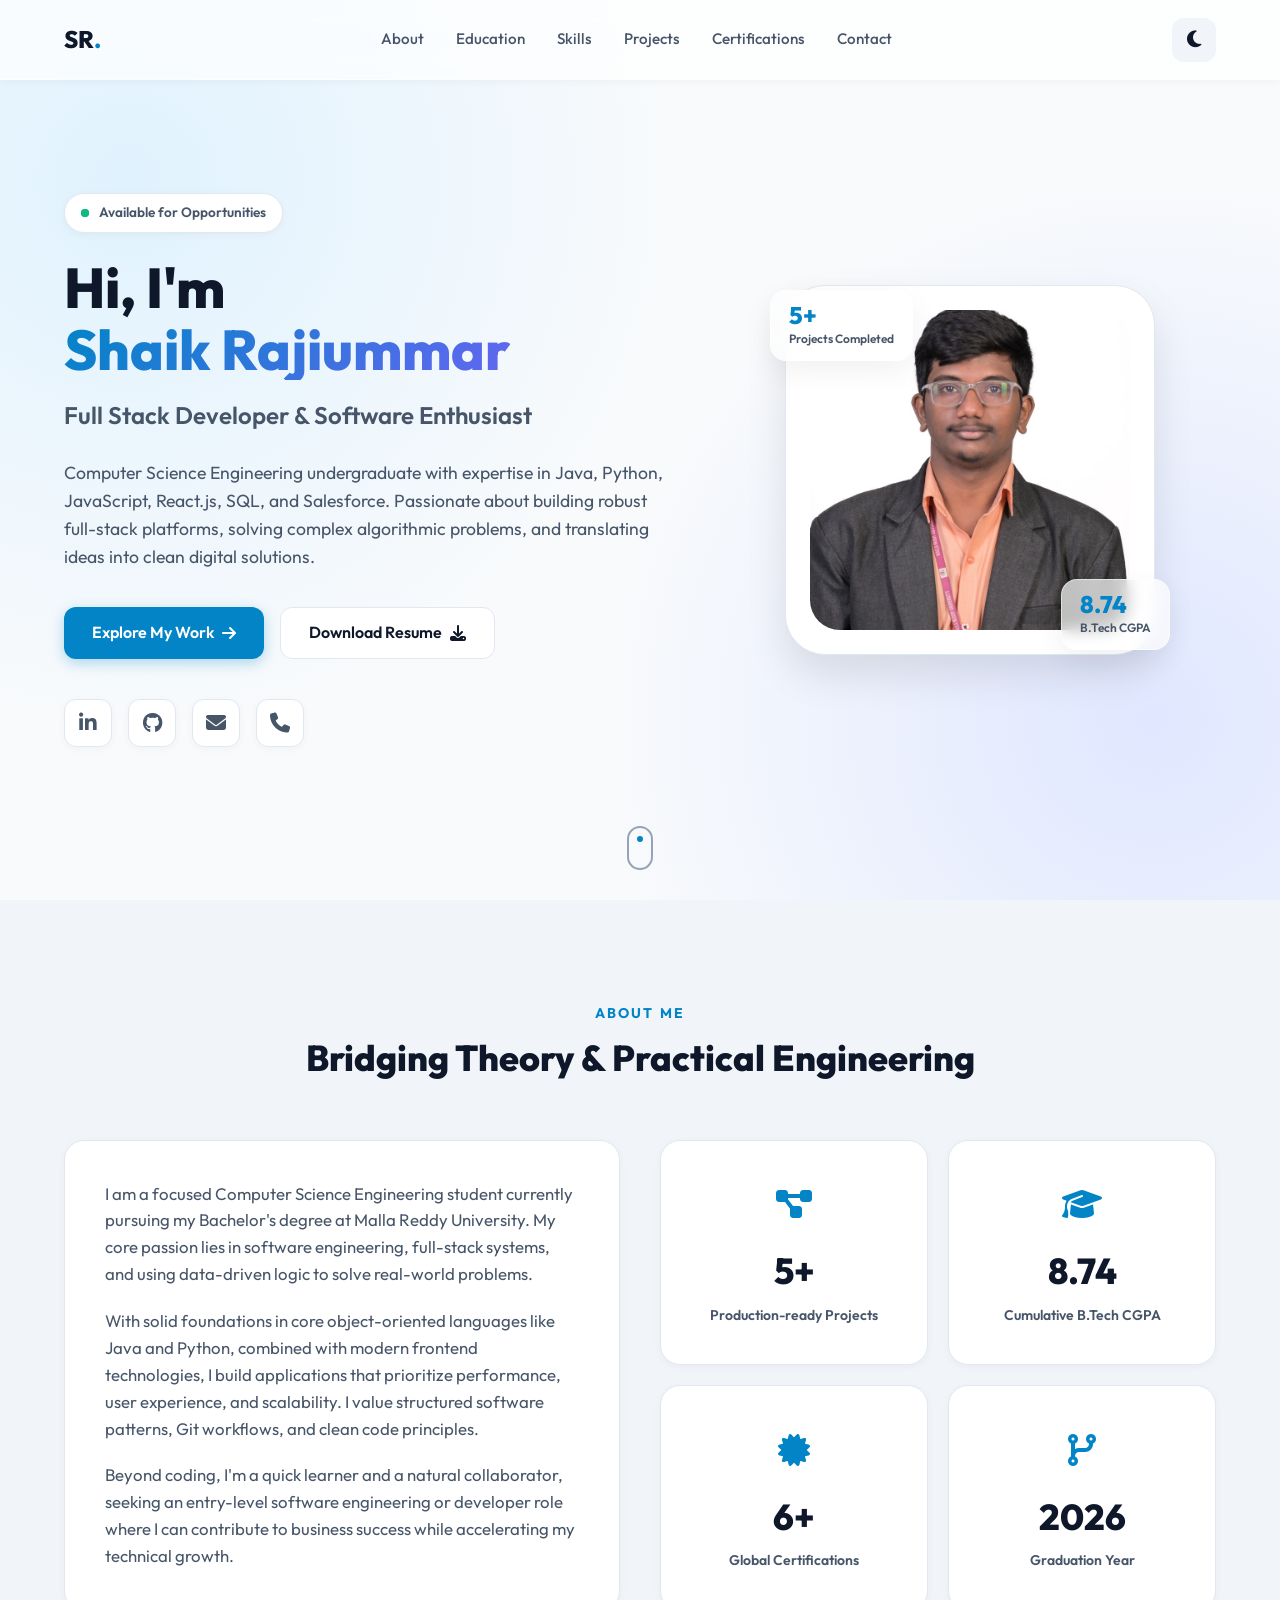
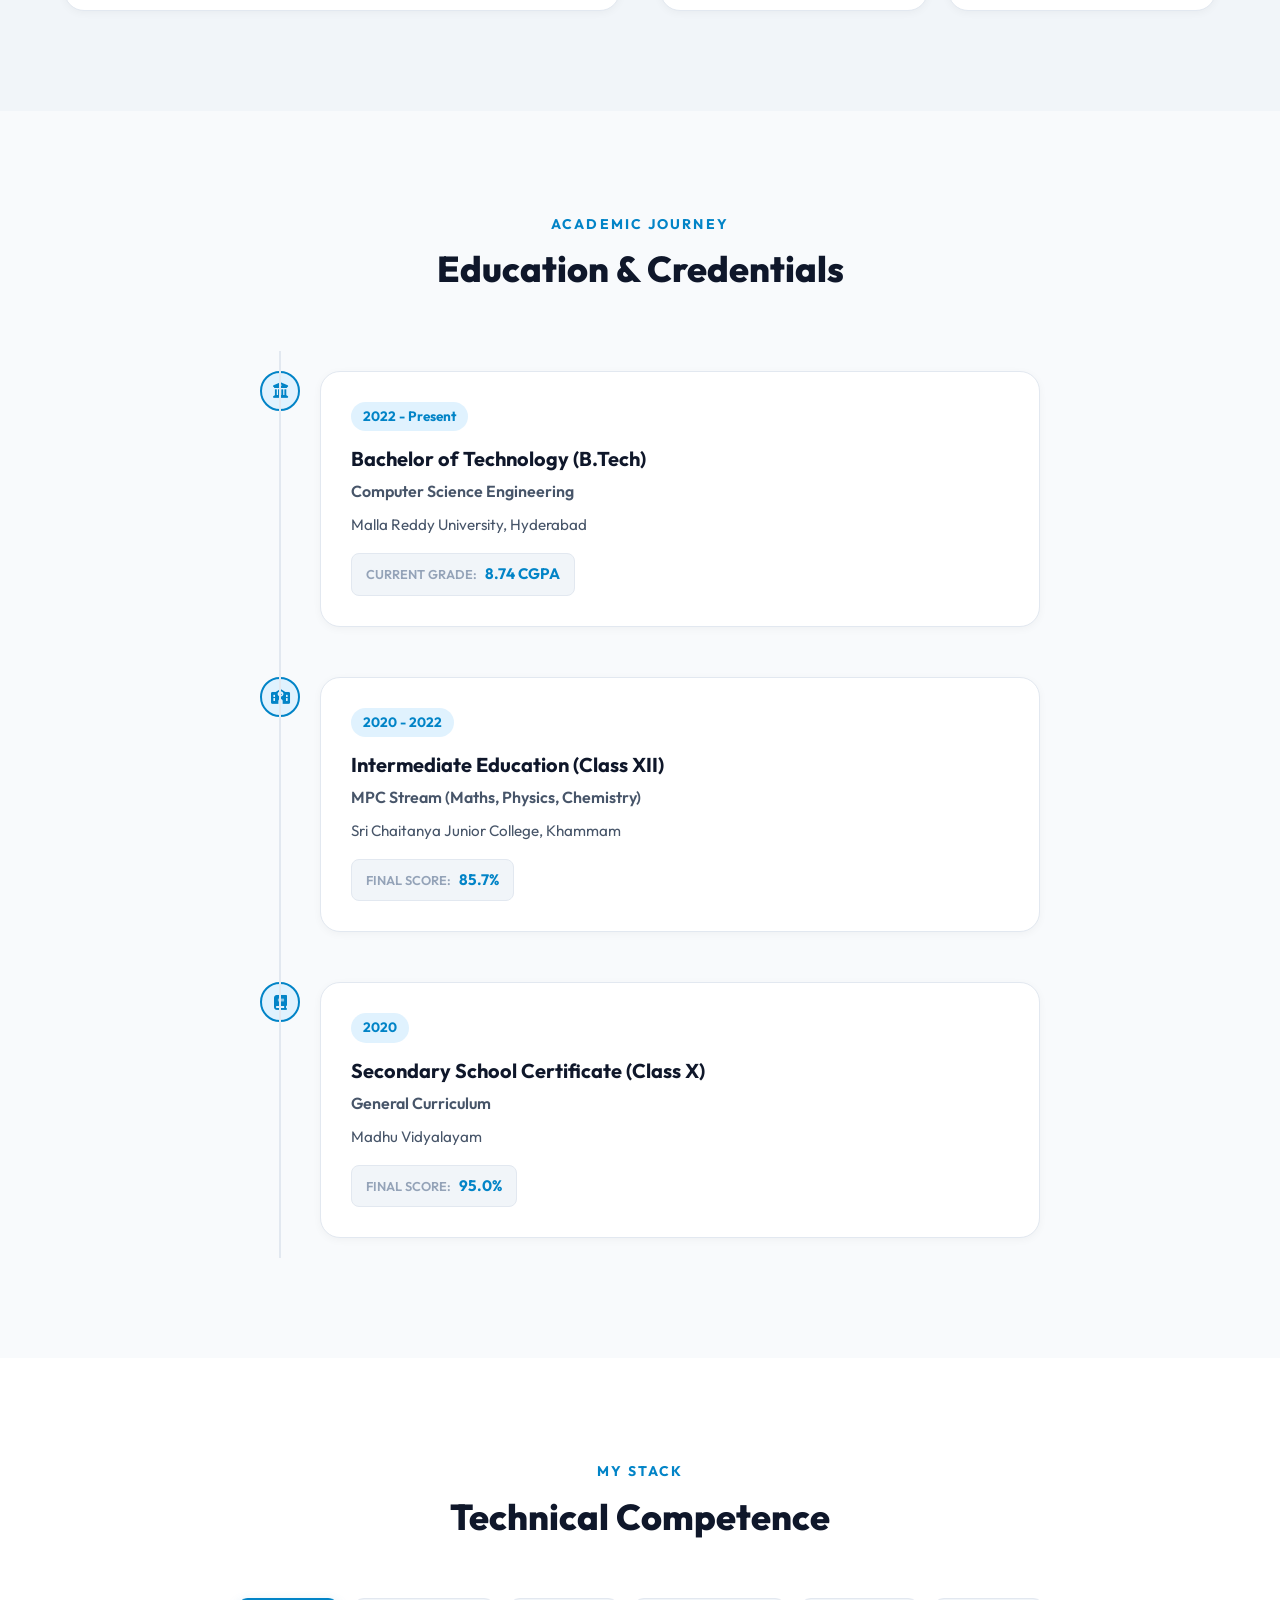
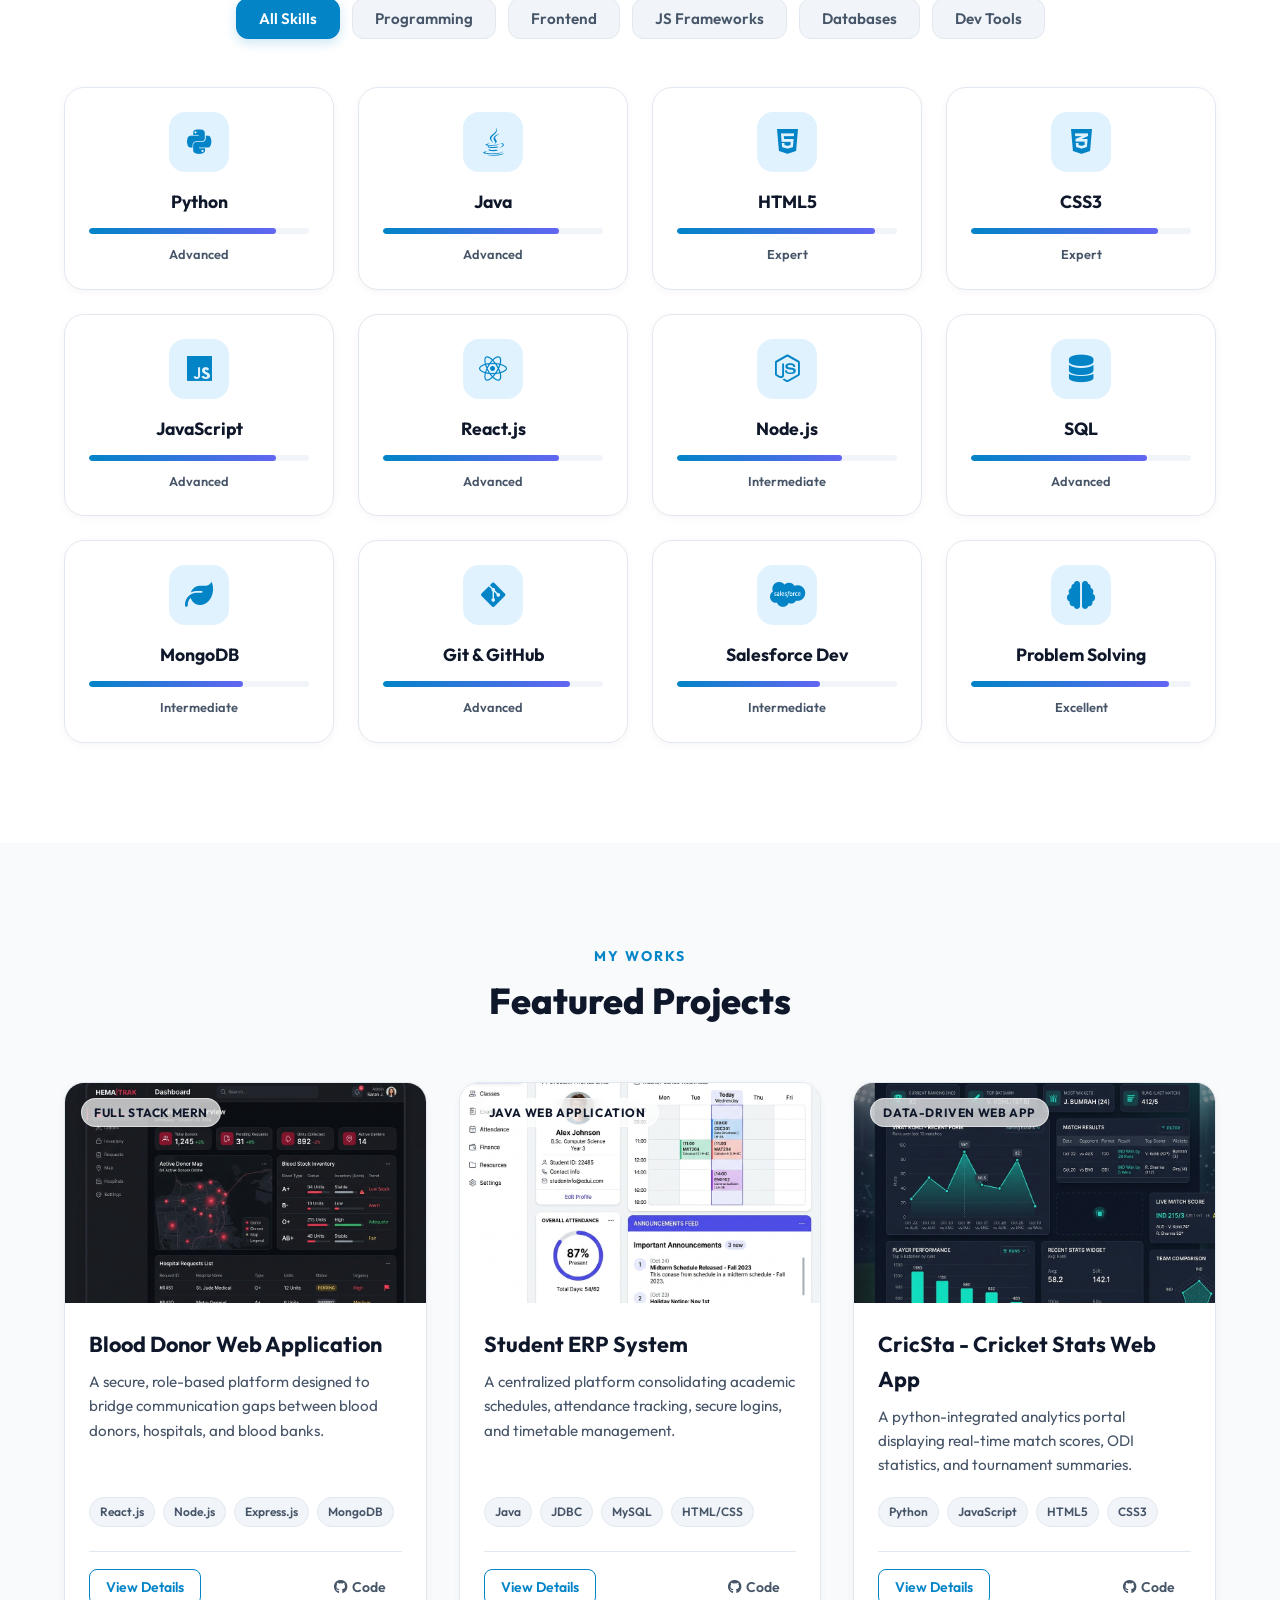
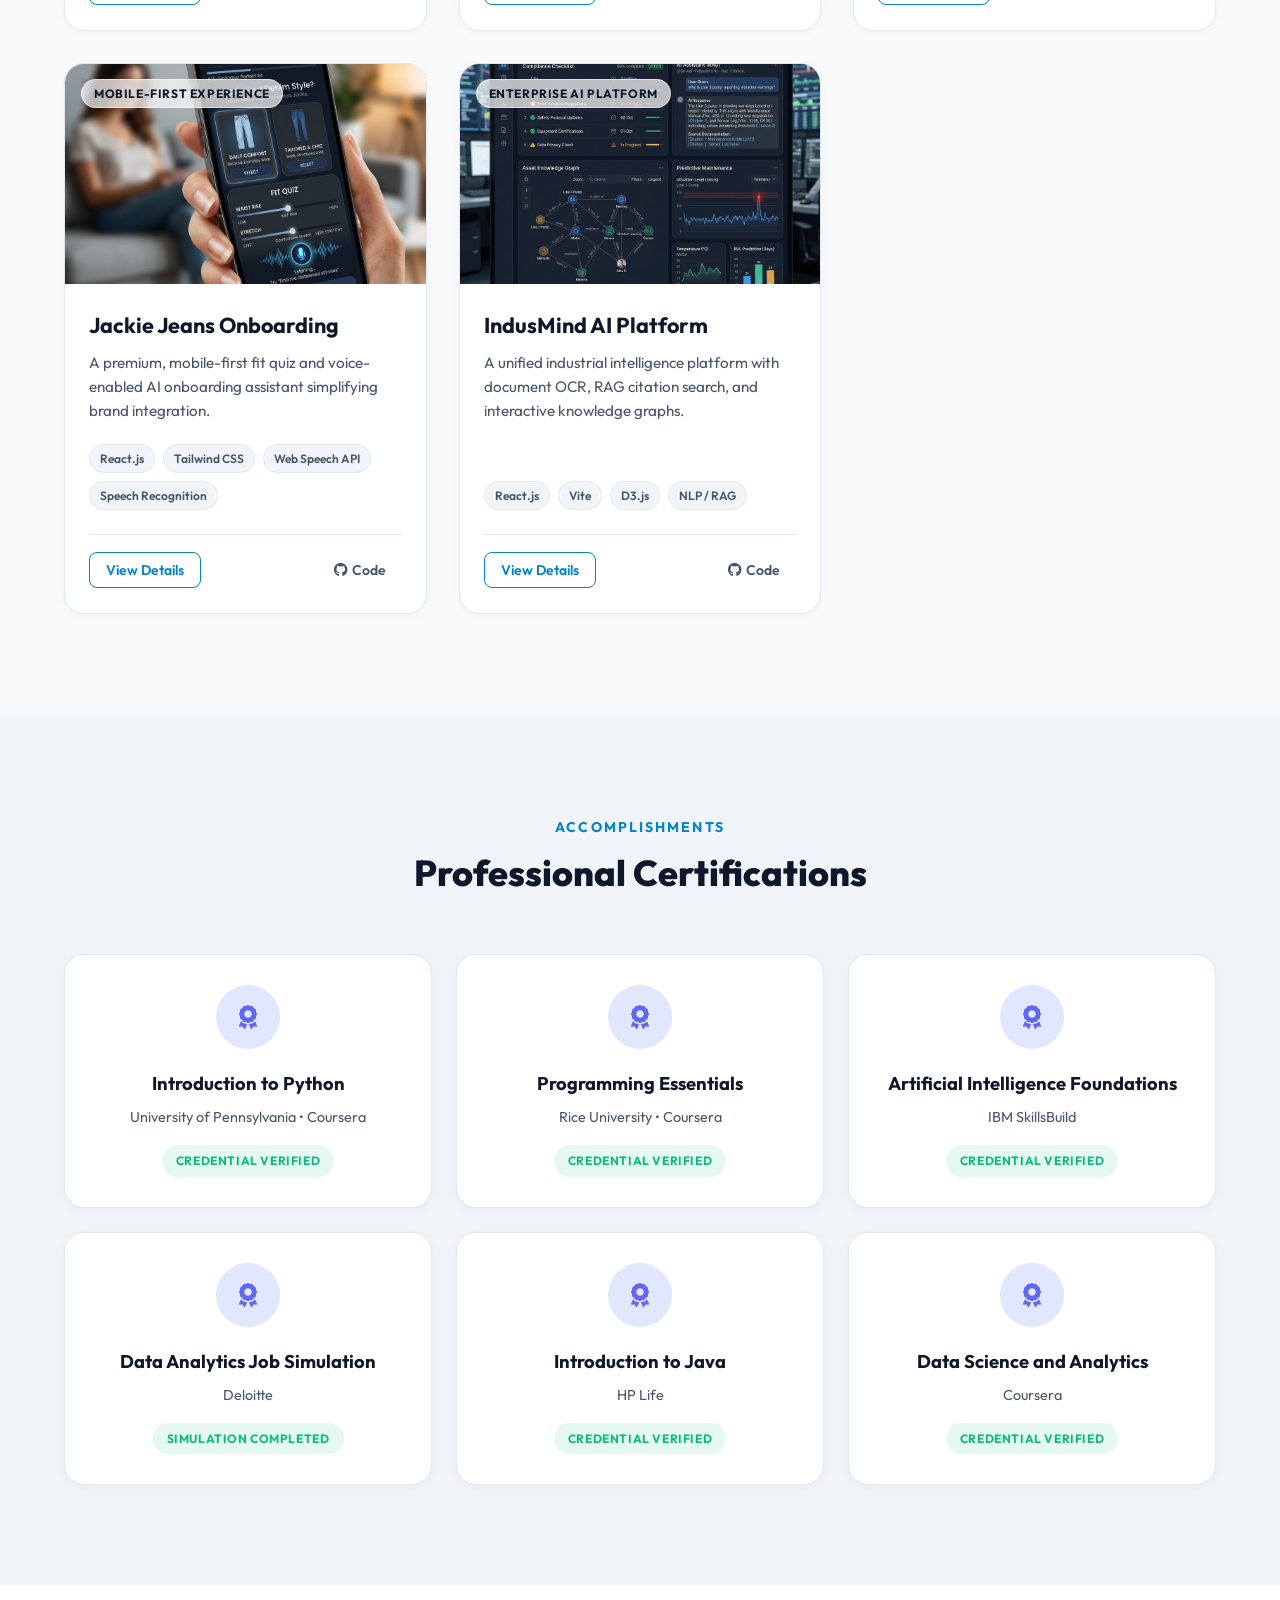
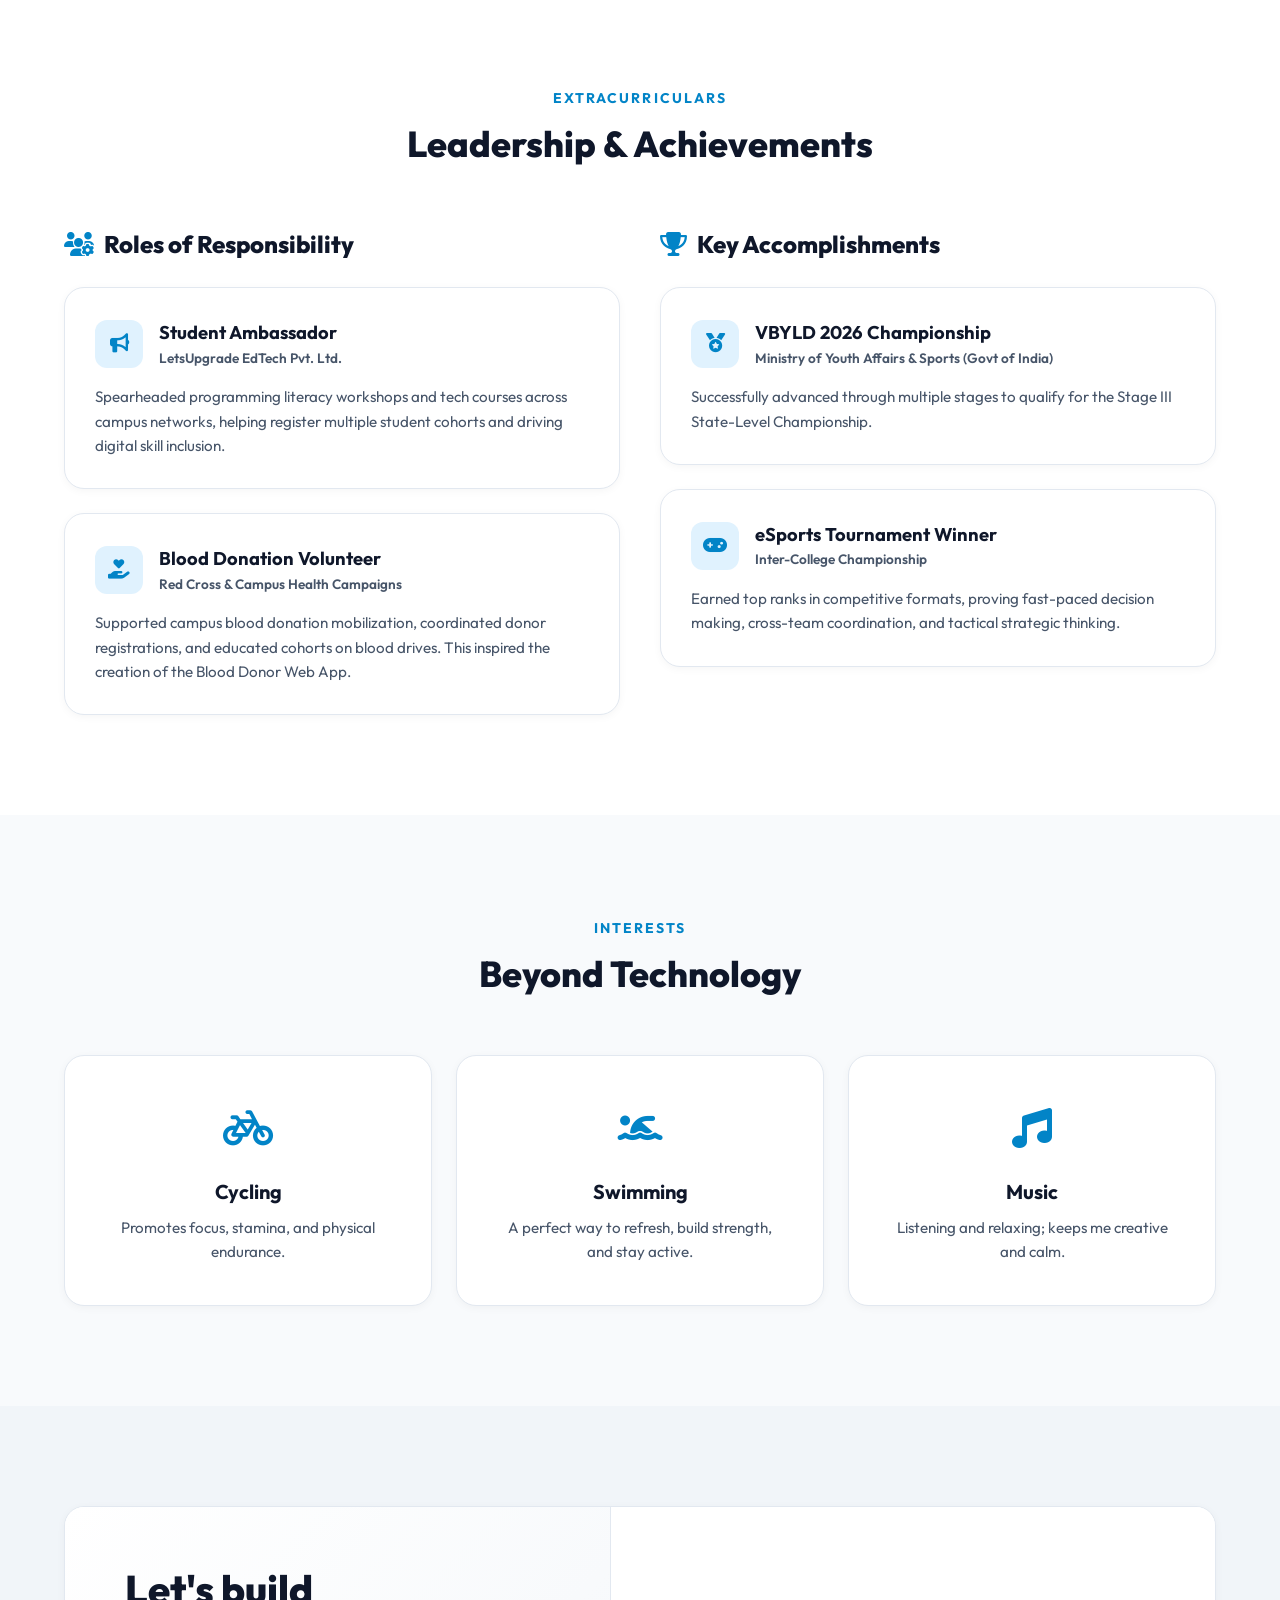
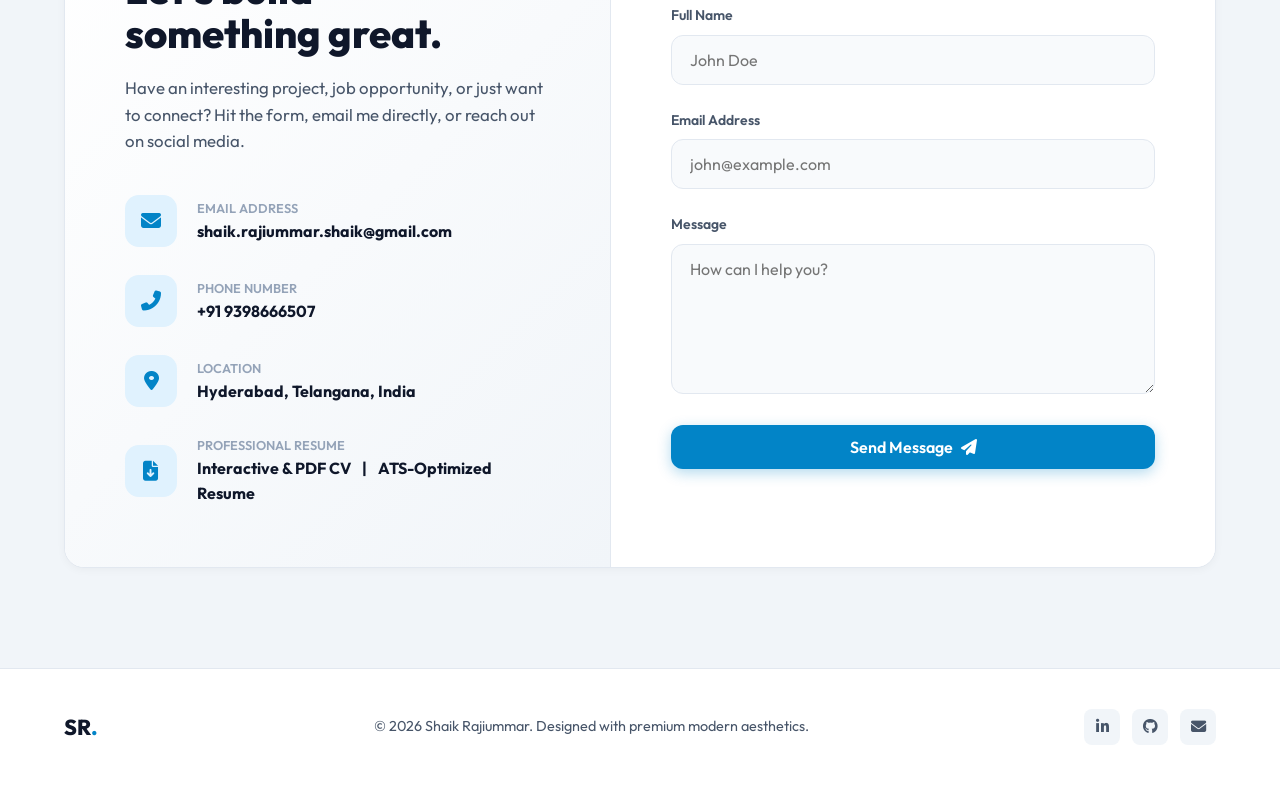
==== commit 64bb09ef: "feat: integrate ATS resume download buttons into landing page and CV" ====
--- a/index.html
+++ b/index.html
@@ -678,6 +678,16 @@
                                     <span>Hyderabad, Telangana, India</span>
                                 </div>
                             </div>
+                            <div class="details-item">
+                                <span class="details-icon"><i class="fas fa-file-download"></i></span>
+                                <div class="details-text">
+                                    <span>Professional Resume</span>
+                                    <span>
+                                        <a href="resume.html" target="_blank" style="margin-right: 8px;">Interactive & PDF CV</a> | 
+                                        <a href="shaik_rajiummar_resume.md" download style="margin-left: 8px;">ATS-Optimized Resume</a>
+                                    </span>
+                                </div>
+                            </div>
                         </div>
                     </div>
                     <div class="contact-form-panel">
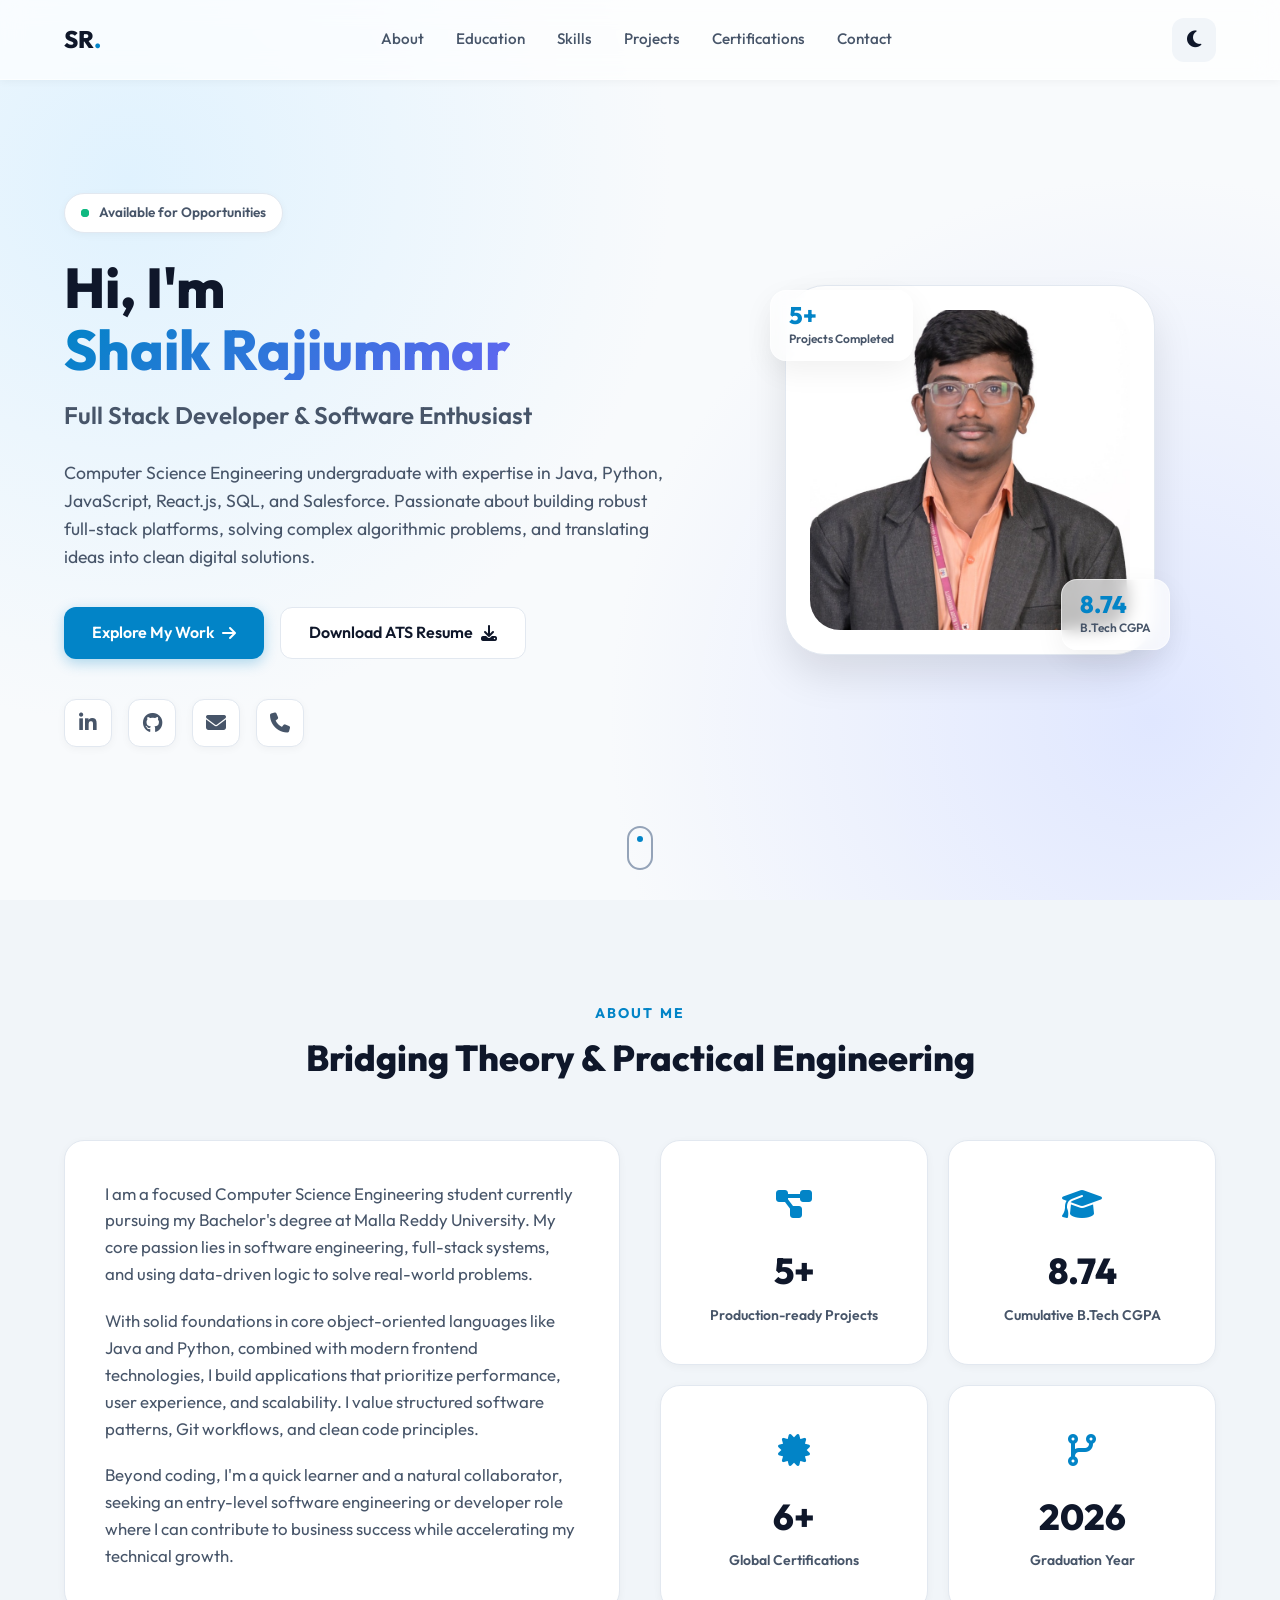
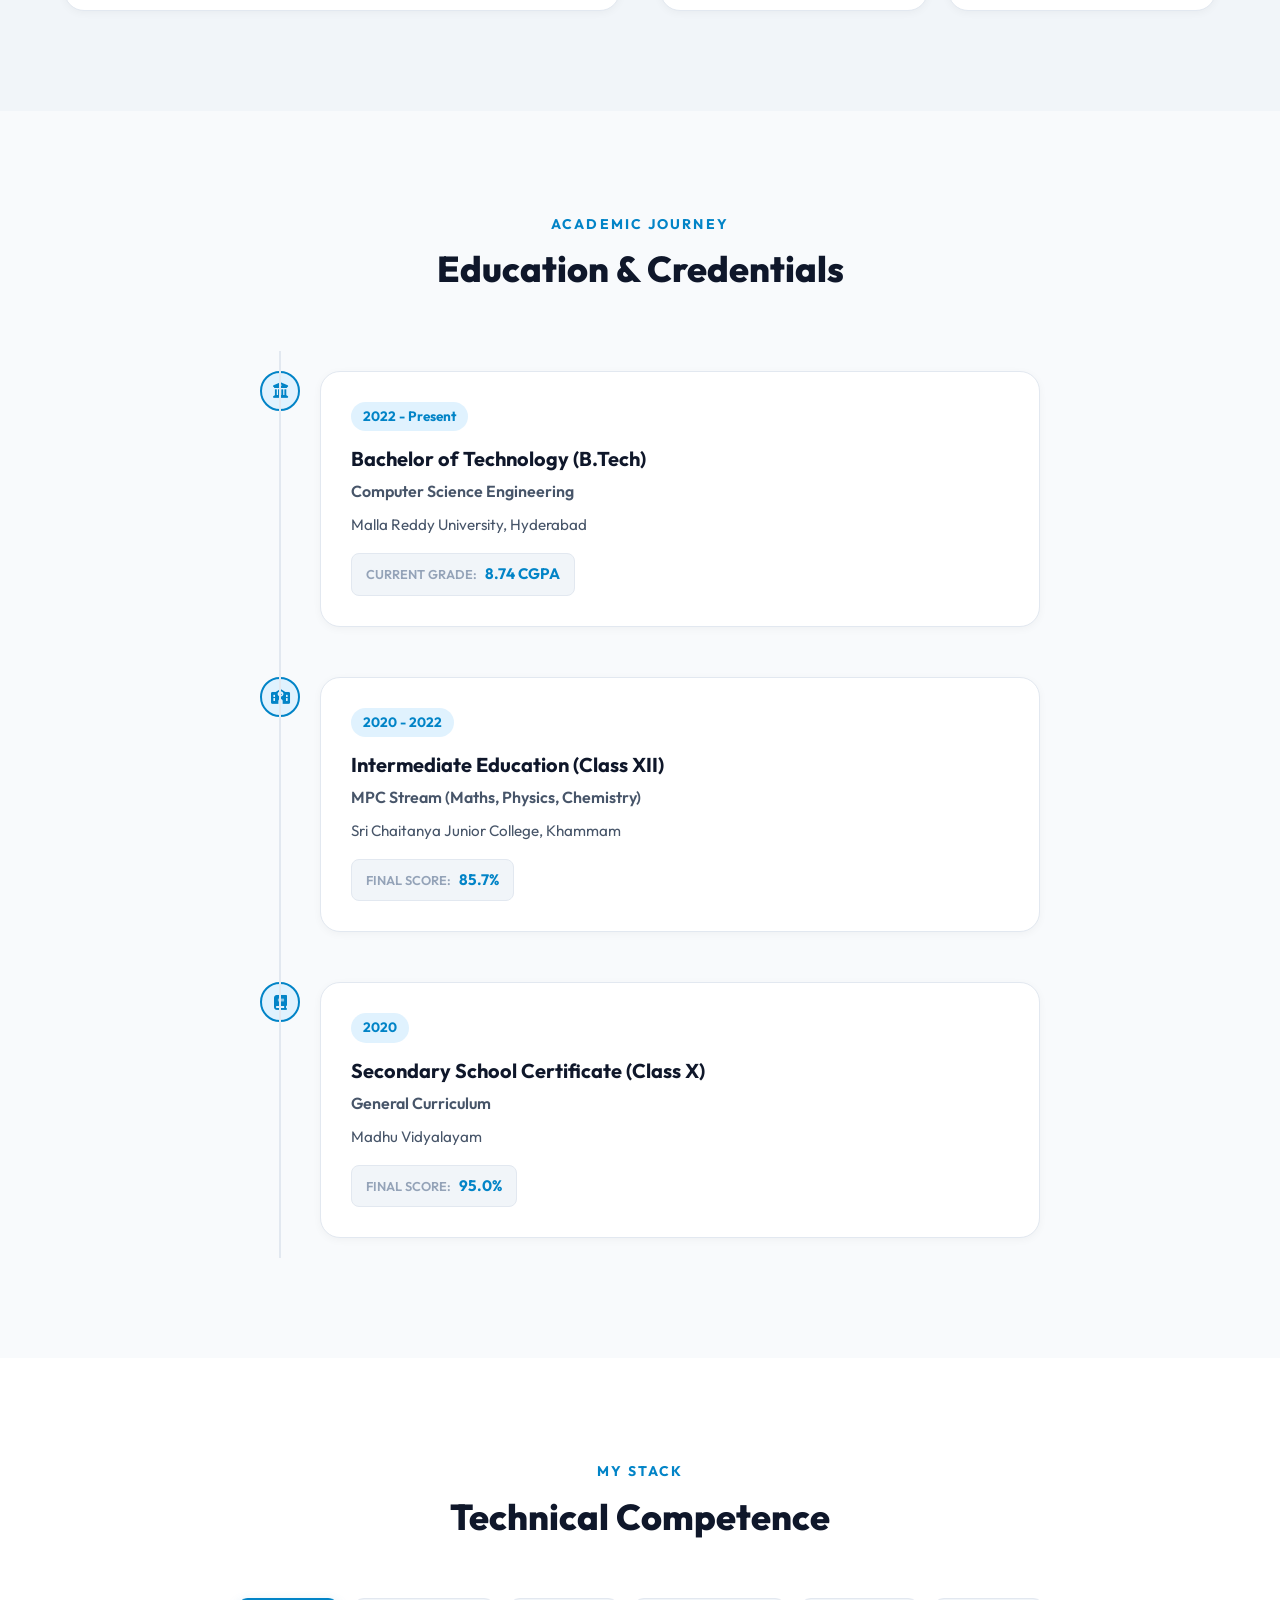
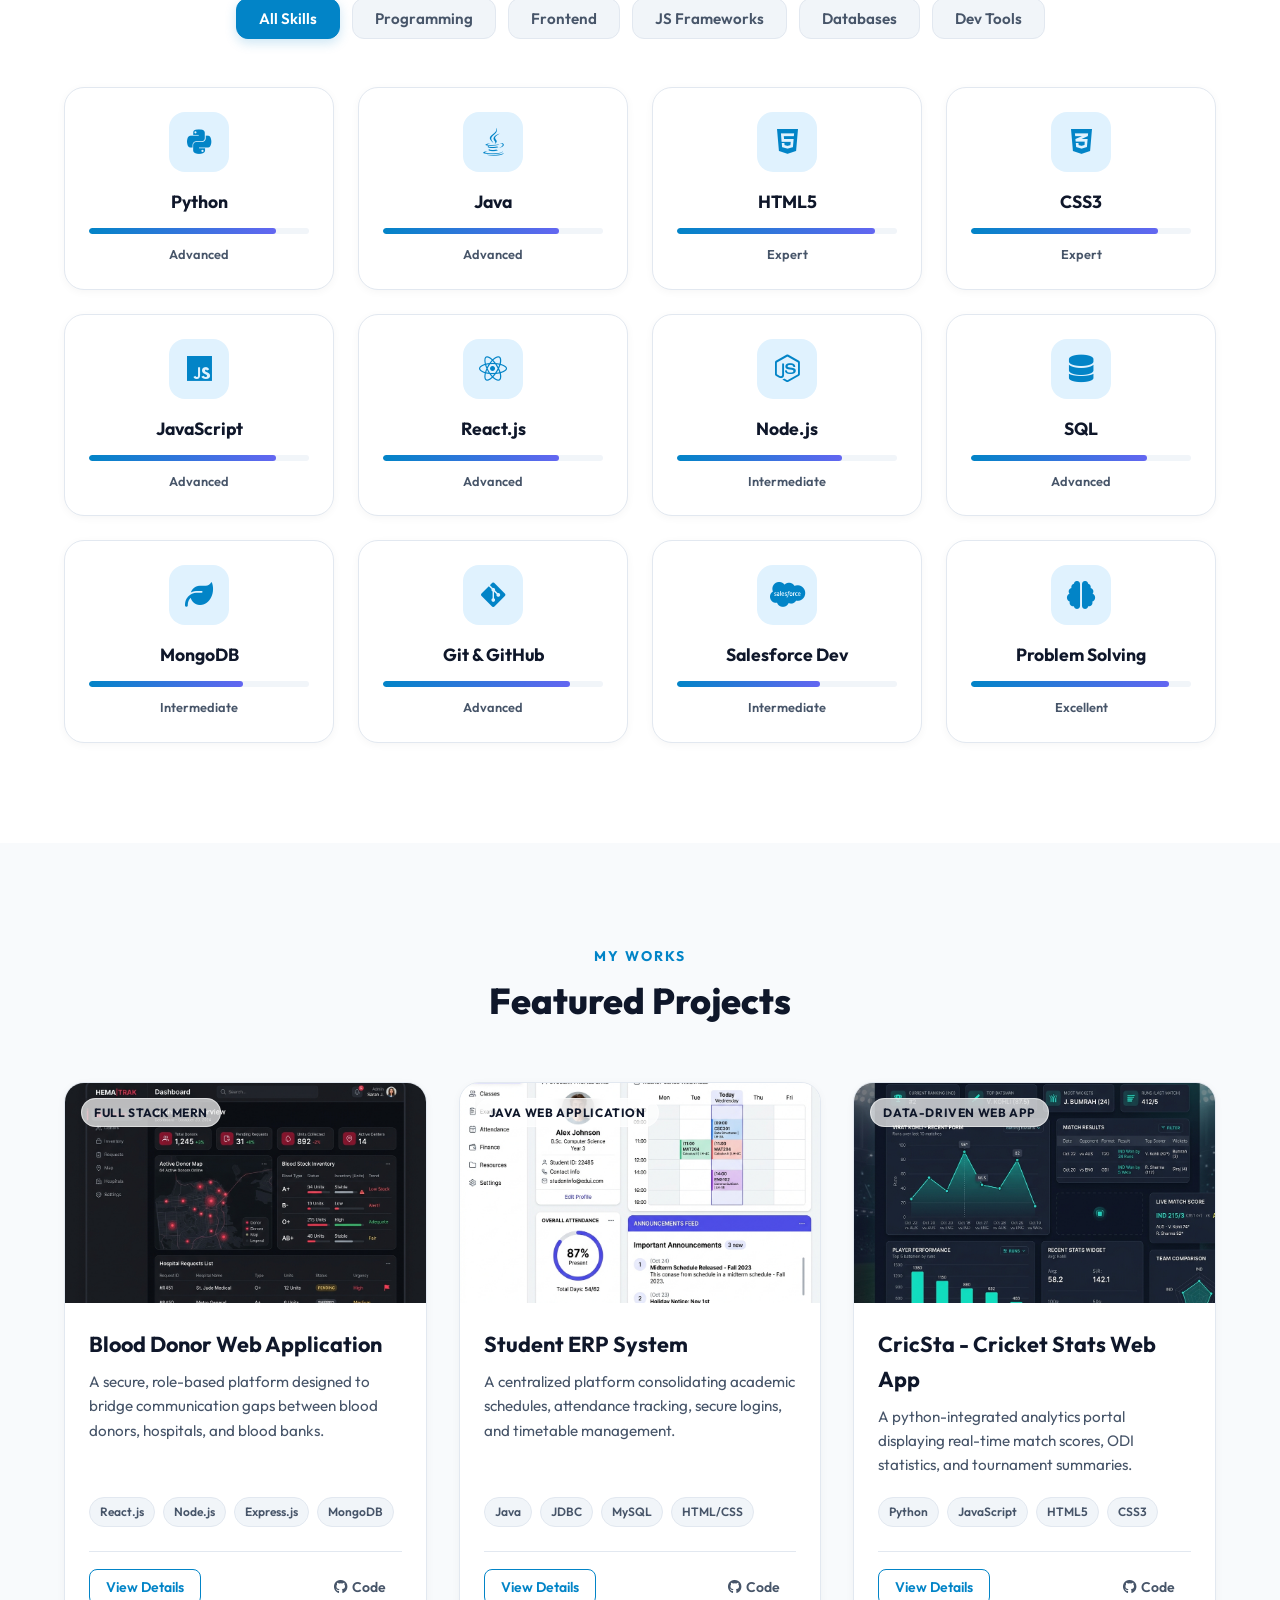
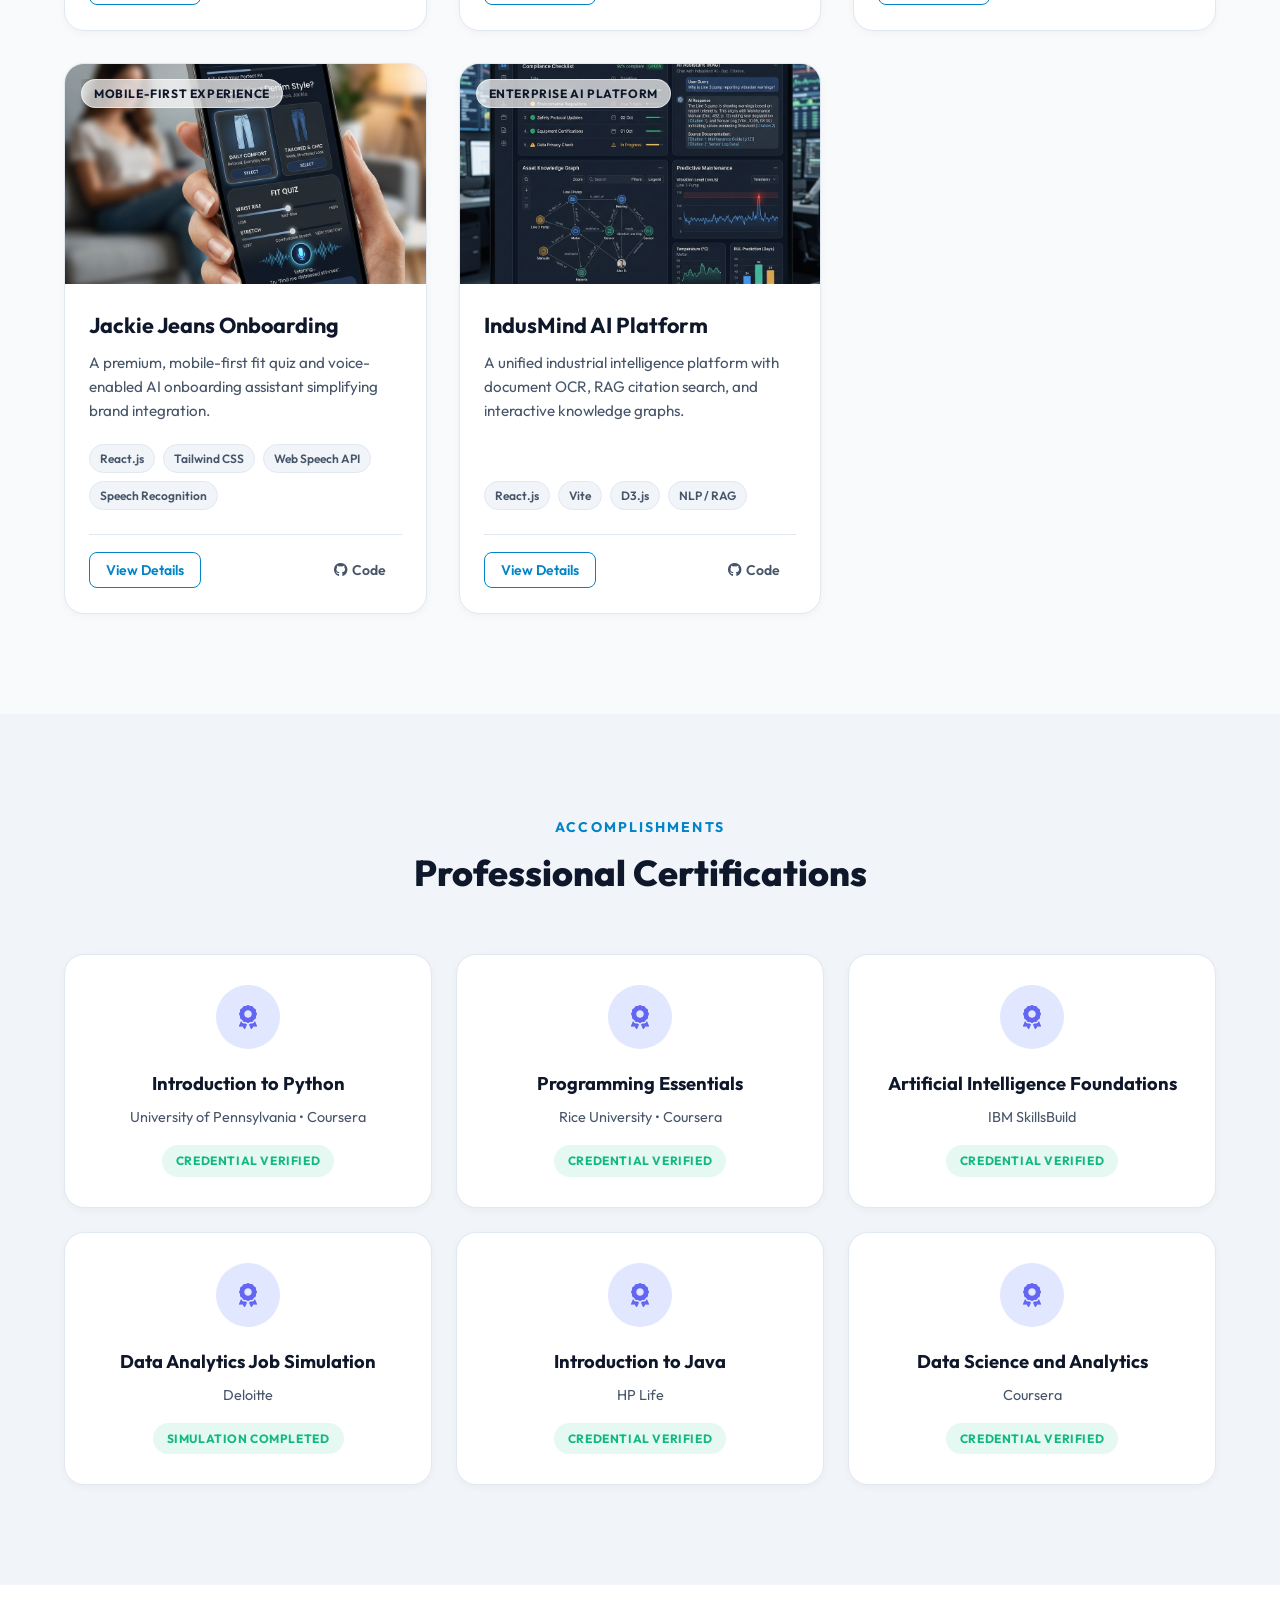
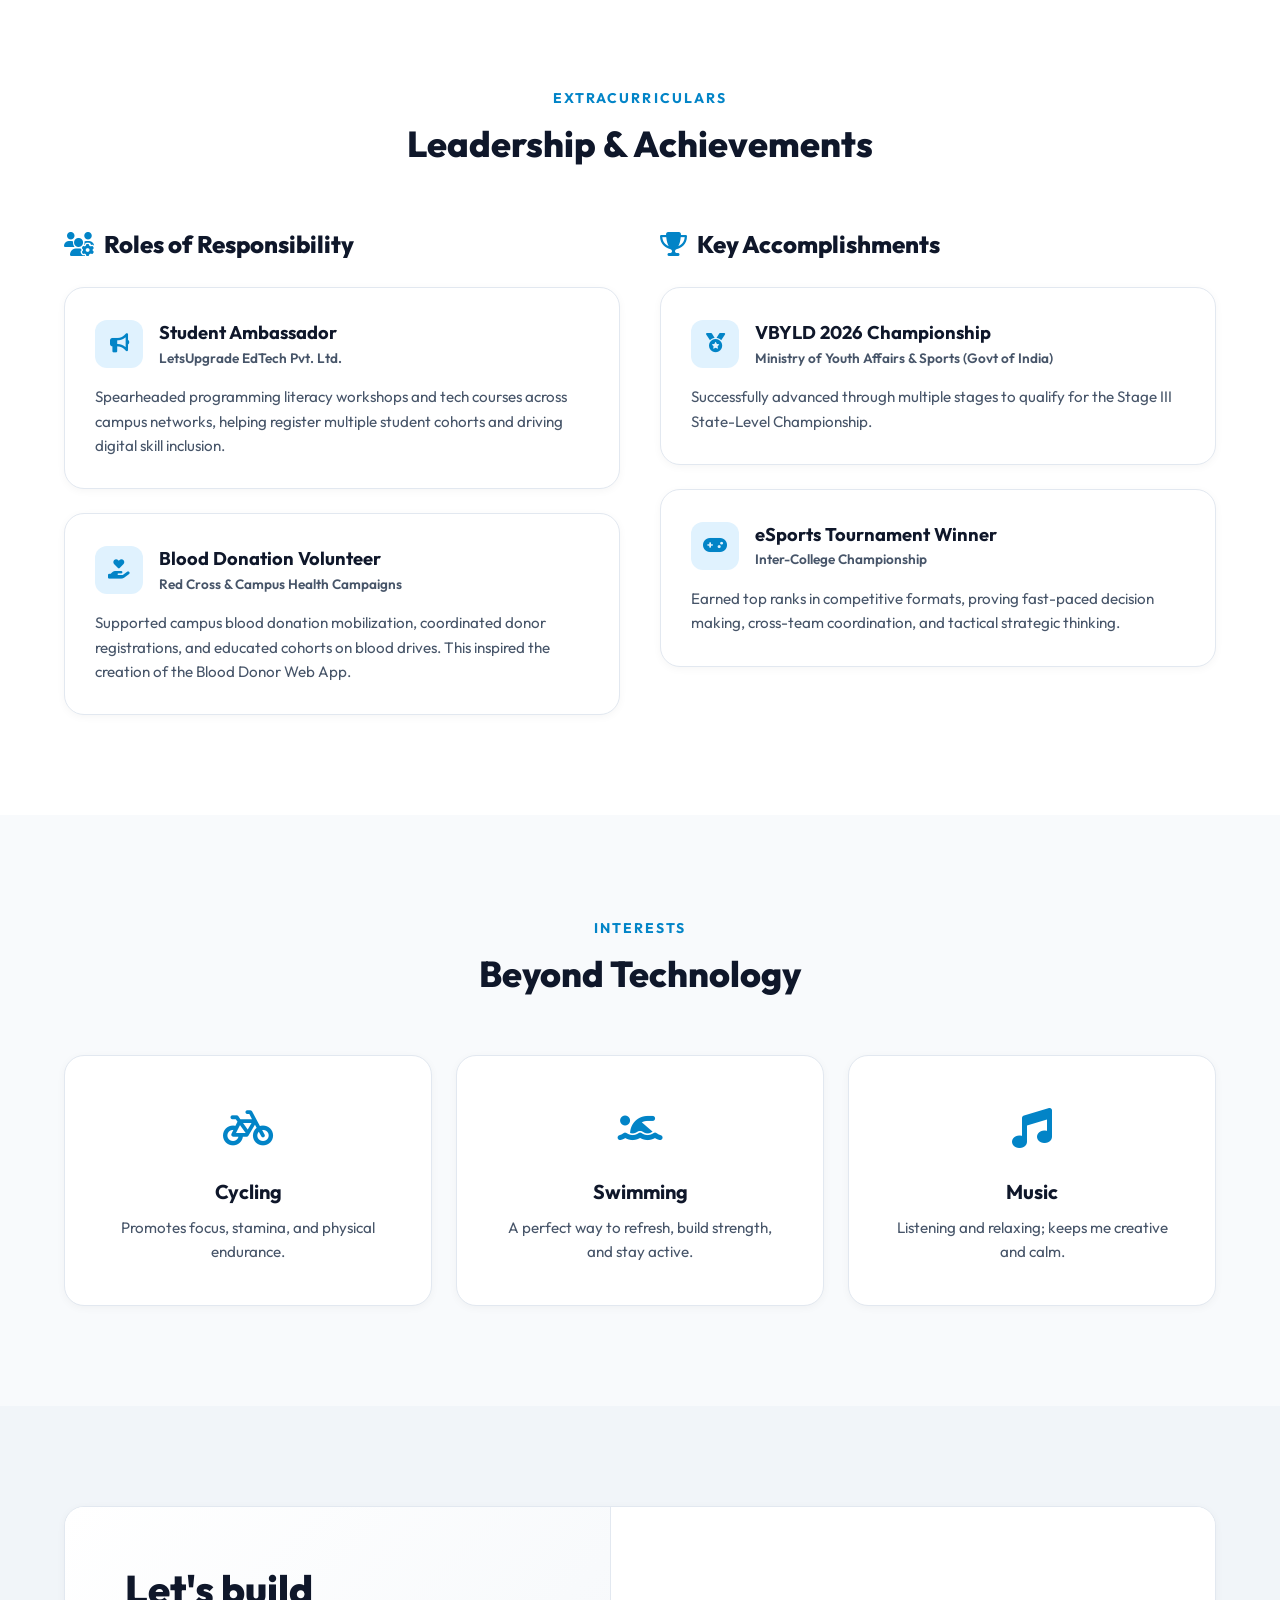
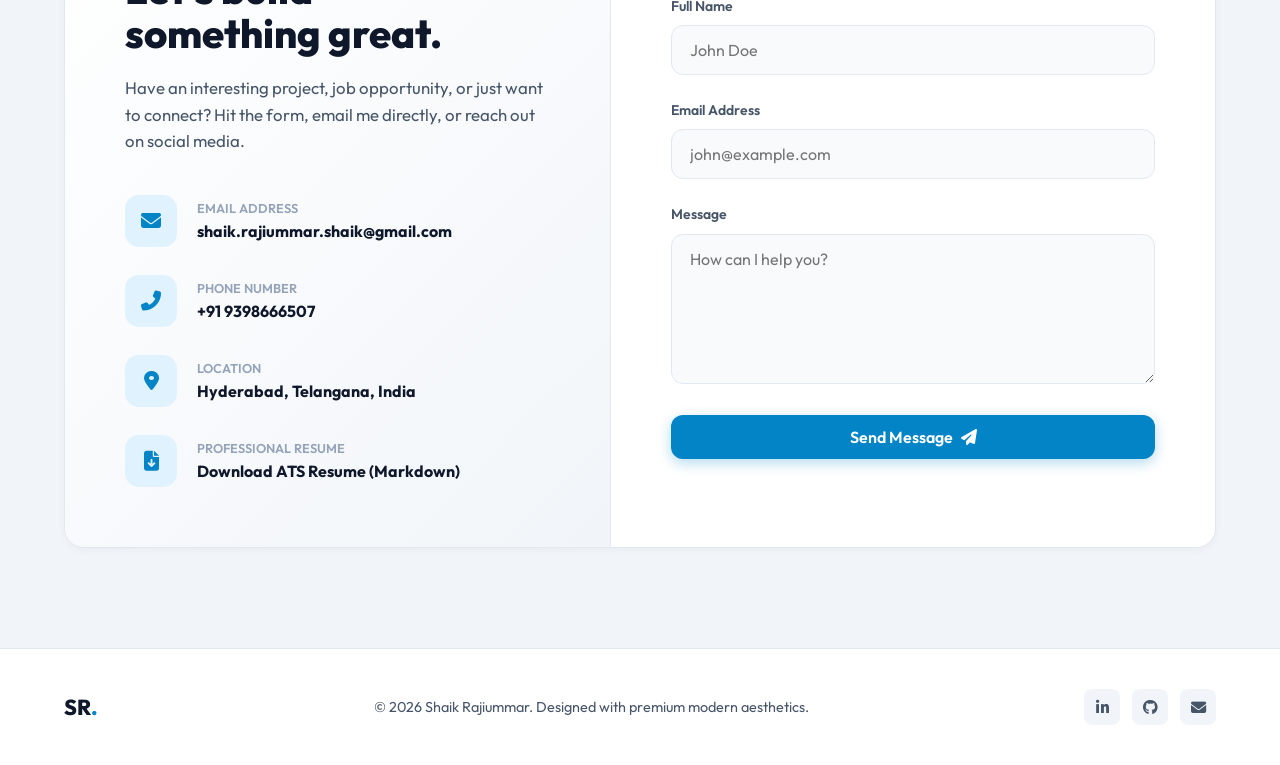
==== commit 0638af25: "feat: change all resume buttons to download the ATS template only" ====
--- a/index.html
+++ b/index.html
@@ -69,8 +69,8 @@
                     <a href="#projects" class="btn btn-primary" id="view-projects-btn">
                         <span>Explore My Work</span> <i class="fas fa-arrow-right"></i>
                     </a>
-                    <a href="resume.html" target="_blank" class="btn btn-secondary" id="resume-download-btn">
-                        <span>Download Resume</span> <i class="fas fa-download"></i>
+                    <a href="shaik_rajiummar_resume.md" download class="btn btn-secondary" id="resume-download-btn">
+                        <span>Download ATS Resume</span> <i class="fas fa-download"></i>
                     </a>
                 </div>
                 <div class="social-links reveal-item">
@@ -682,10 +682,7 @@
                                 <span class="details-icon"><i class="fas fa-file-download"></i></span>
                                 <div class="details-text">
                                     <span>Professional Resume</span>
-                                    <span>
-                                        <a href="resume.html" target="_blank" style="margin-right: 8px;">Interactive & PDF CV</a> | 
-                                        <a href="shaik_rajiummar_resume.md" download style="margin-left: 8px;">ATS-Optimized Resume</a>
-                                    </span>
+                                    <a href="shaik_rajiummar_resume.md" download>Download ATS Resume (Markdown)</a>
                                 </div>
                             </div>
                         </div>
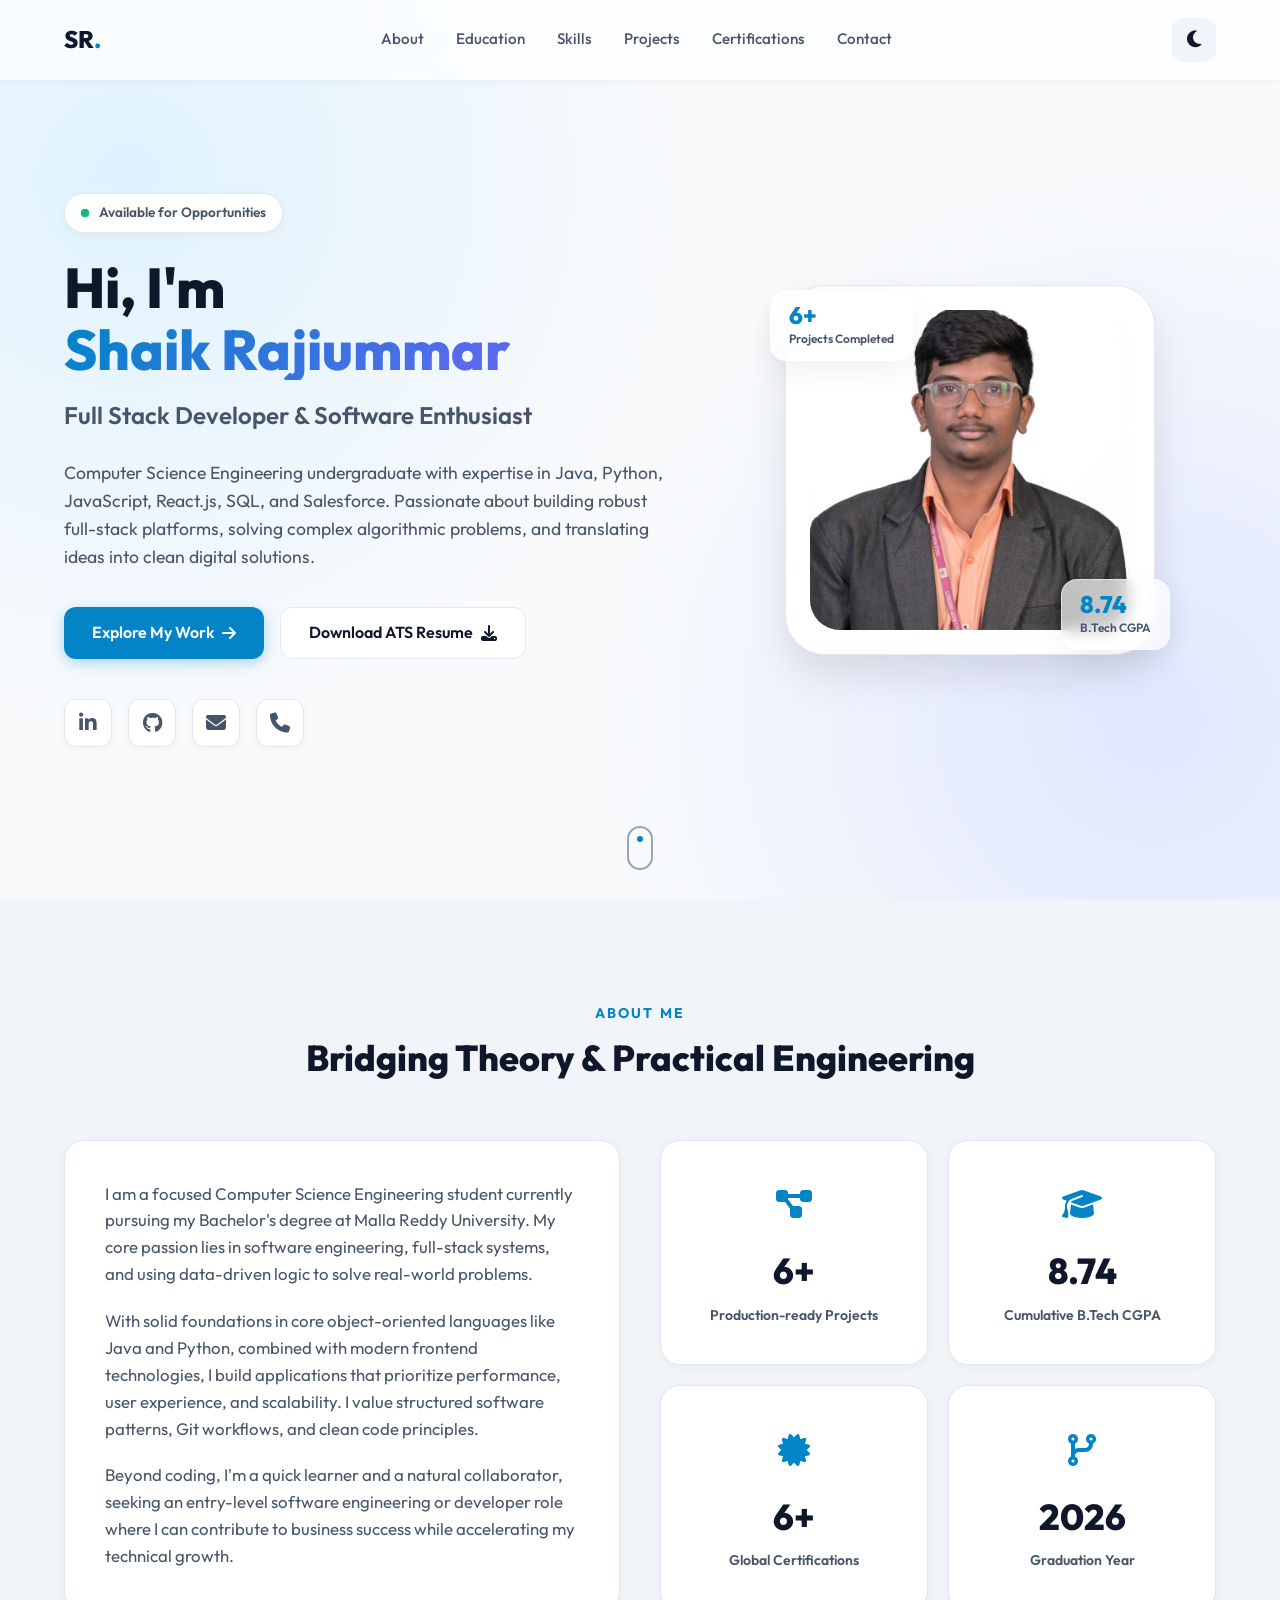
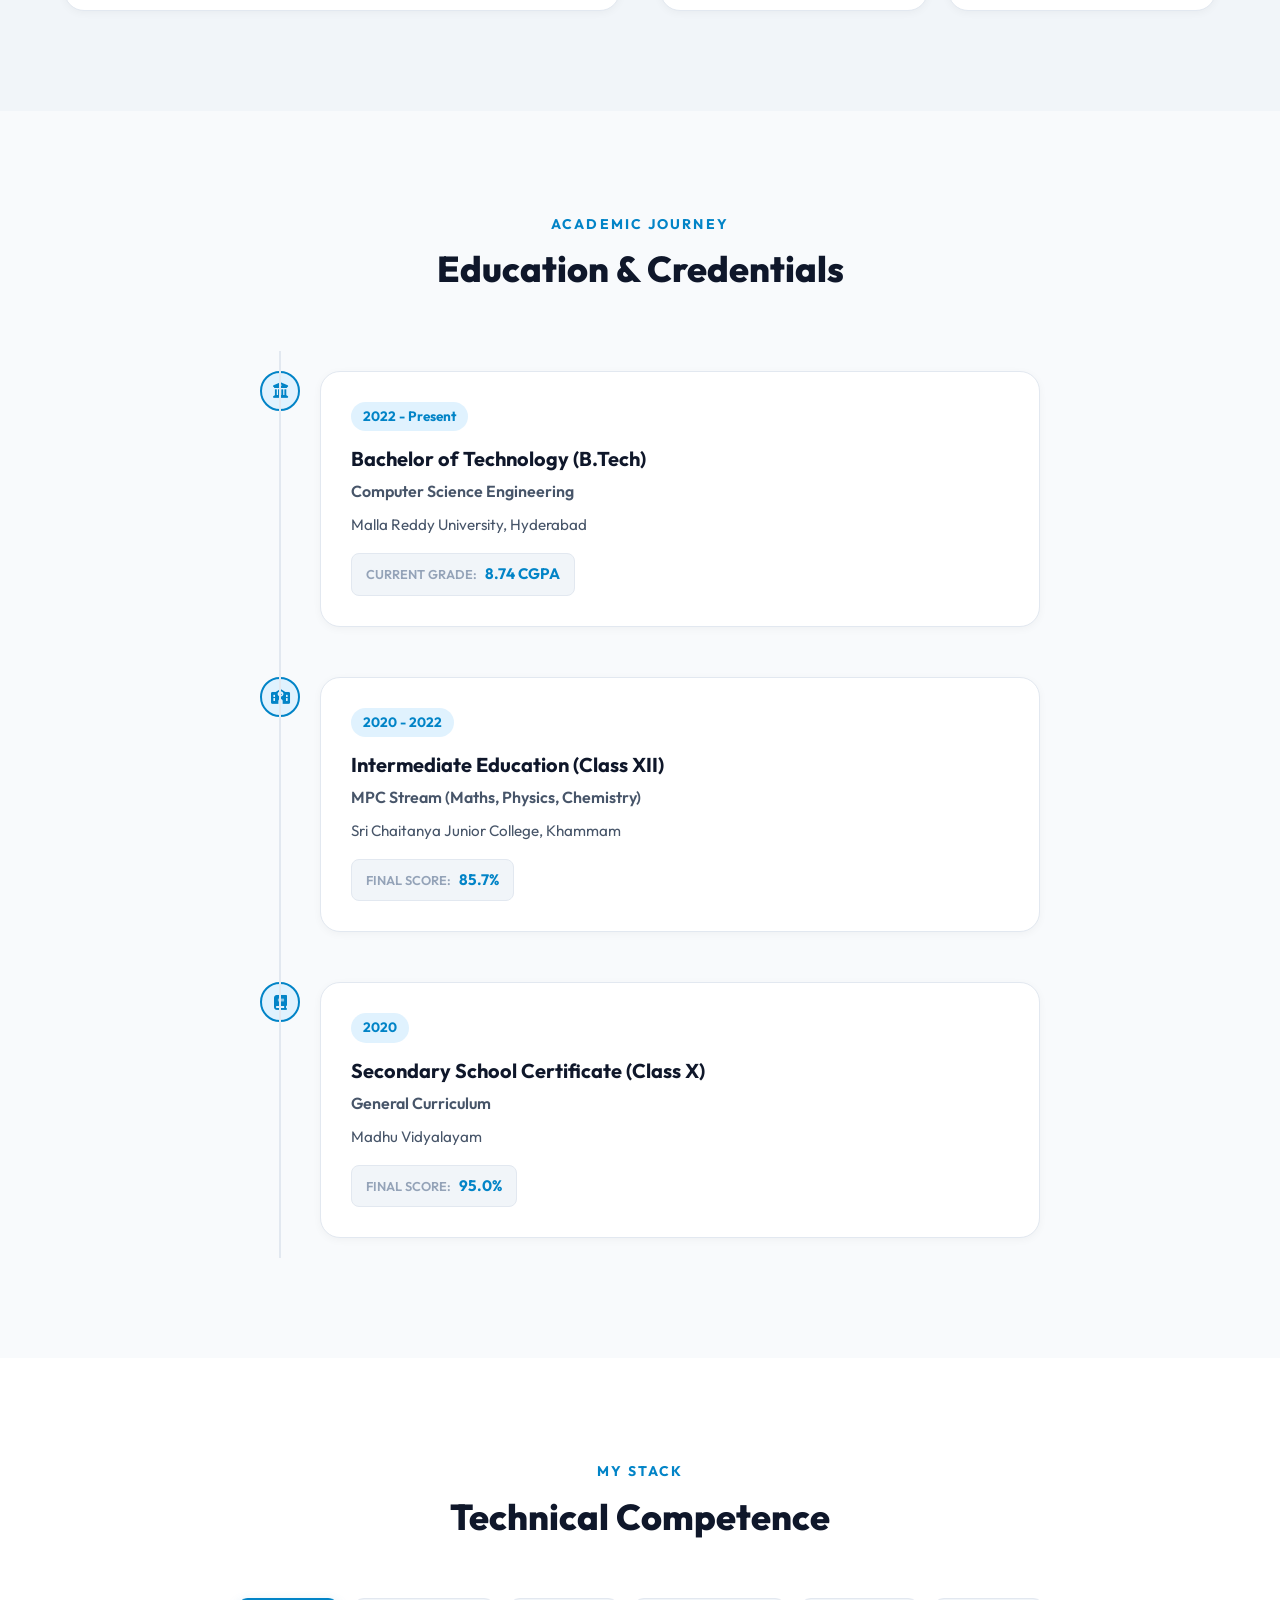
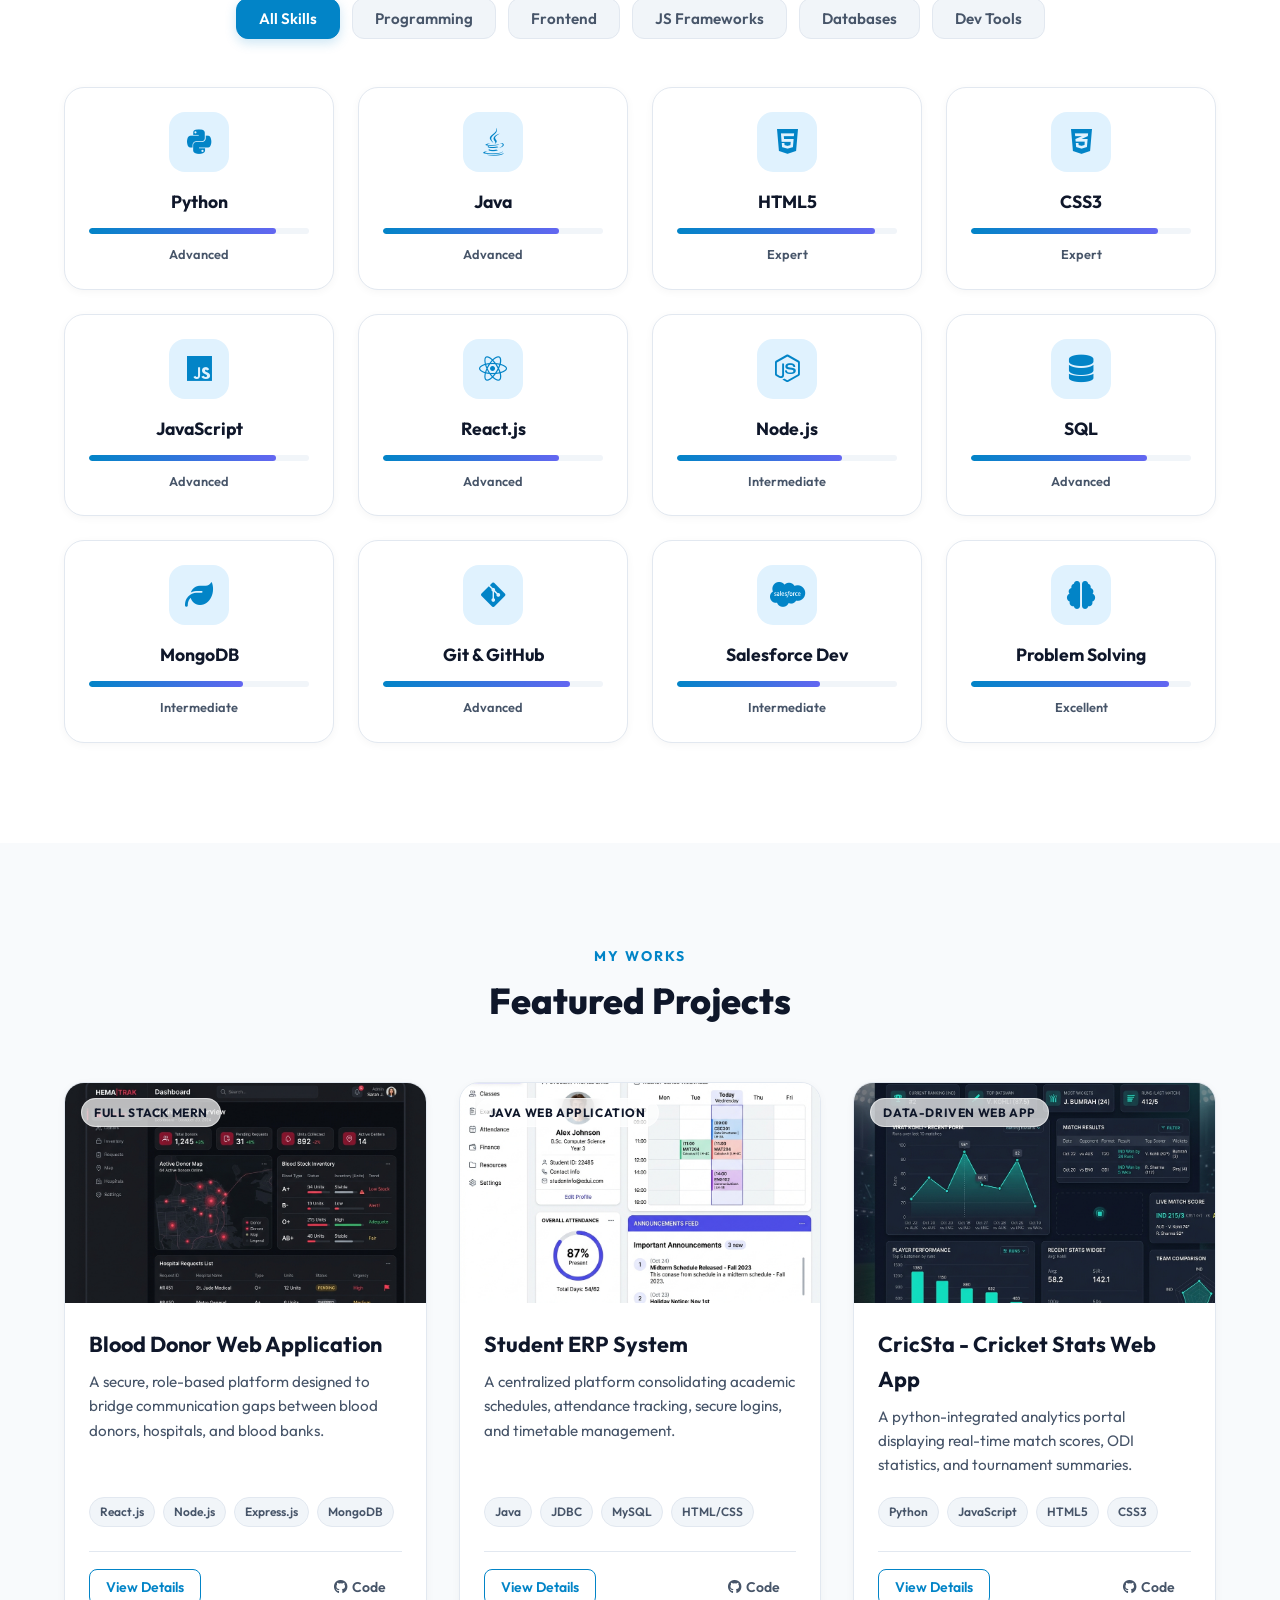
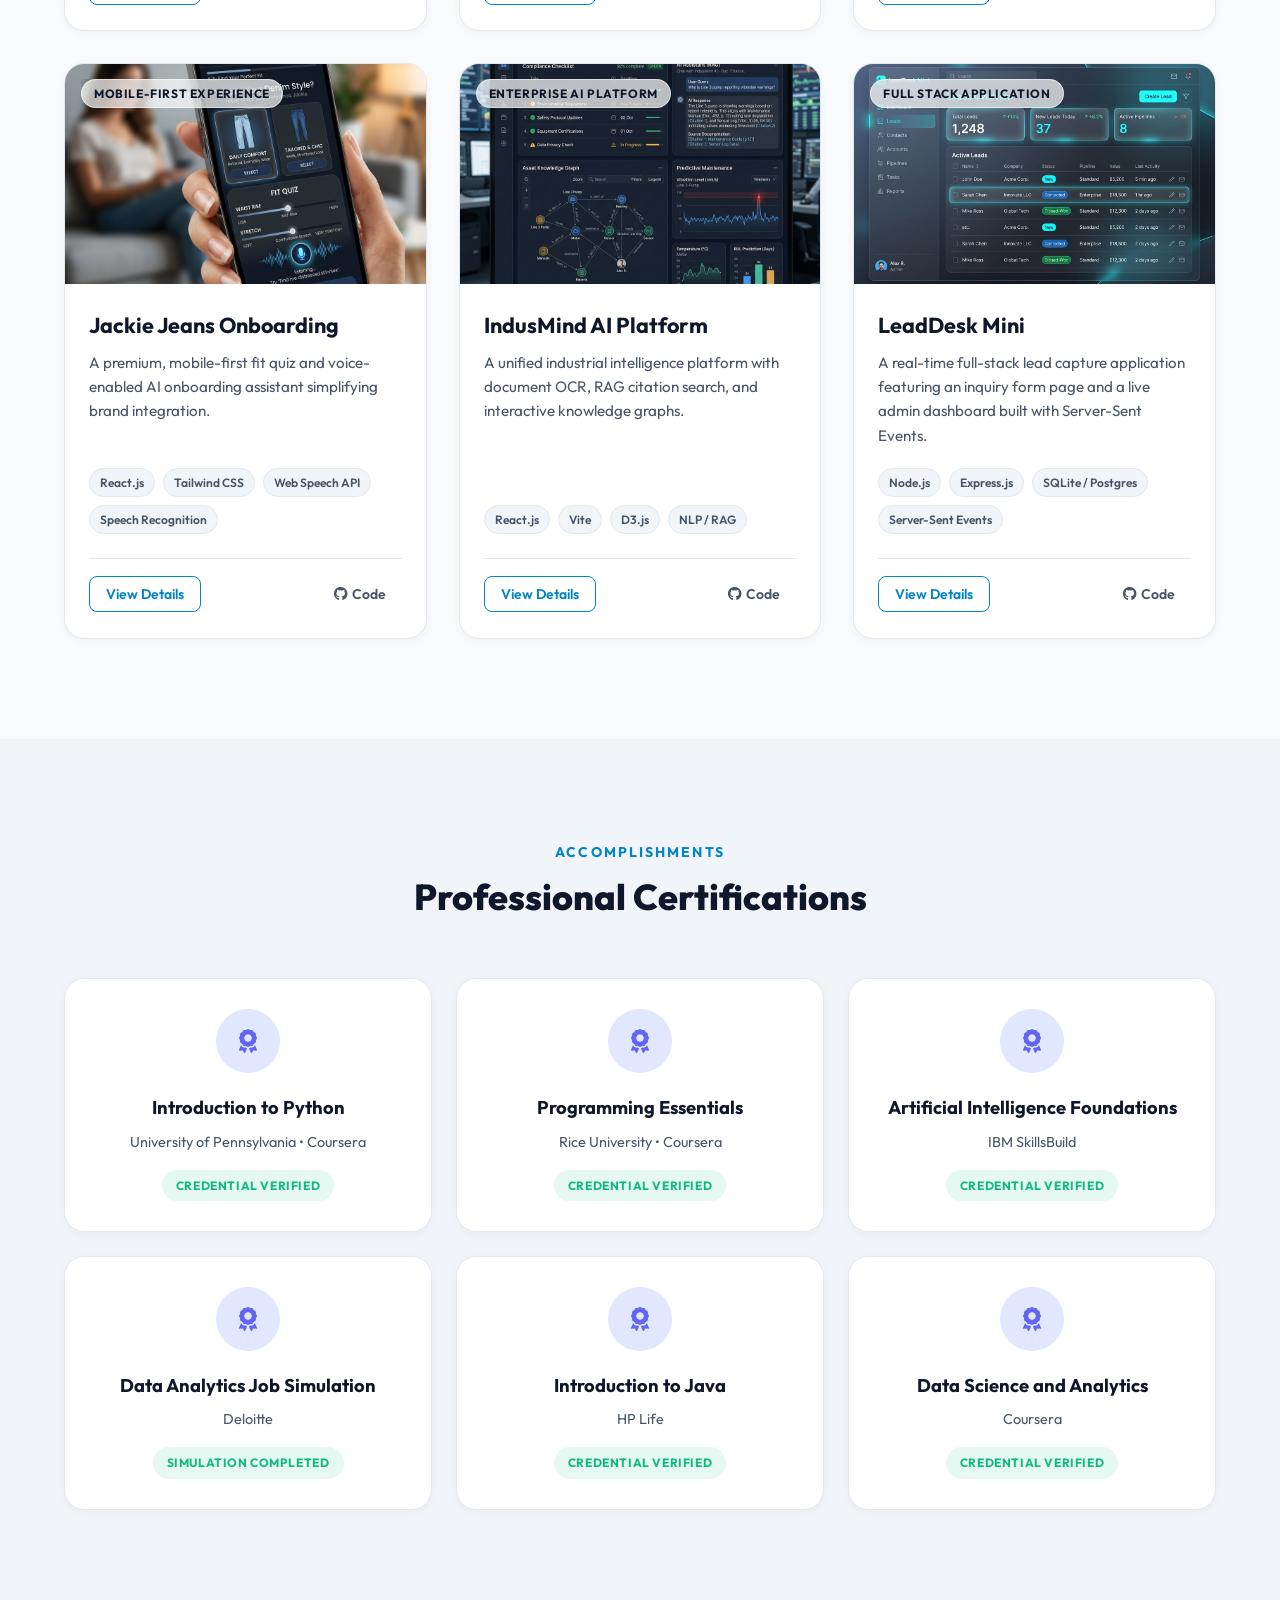
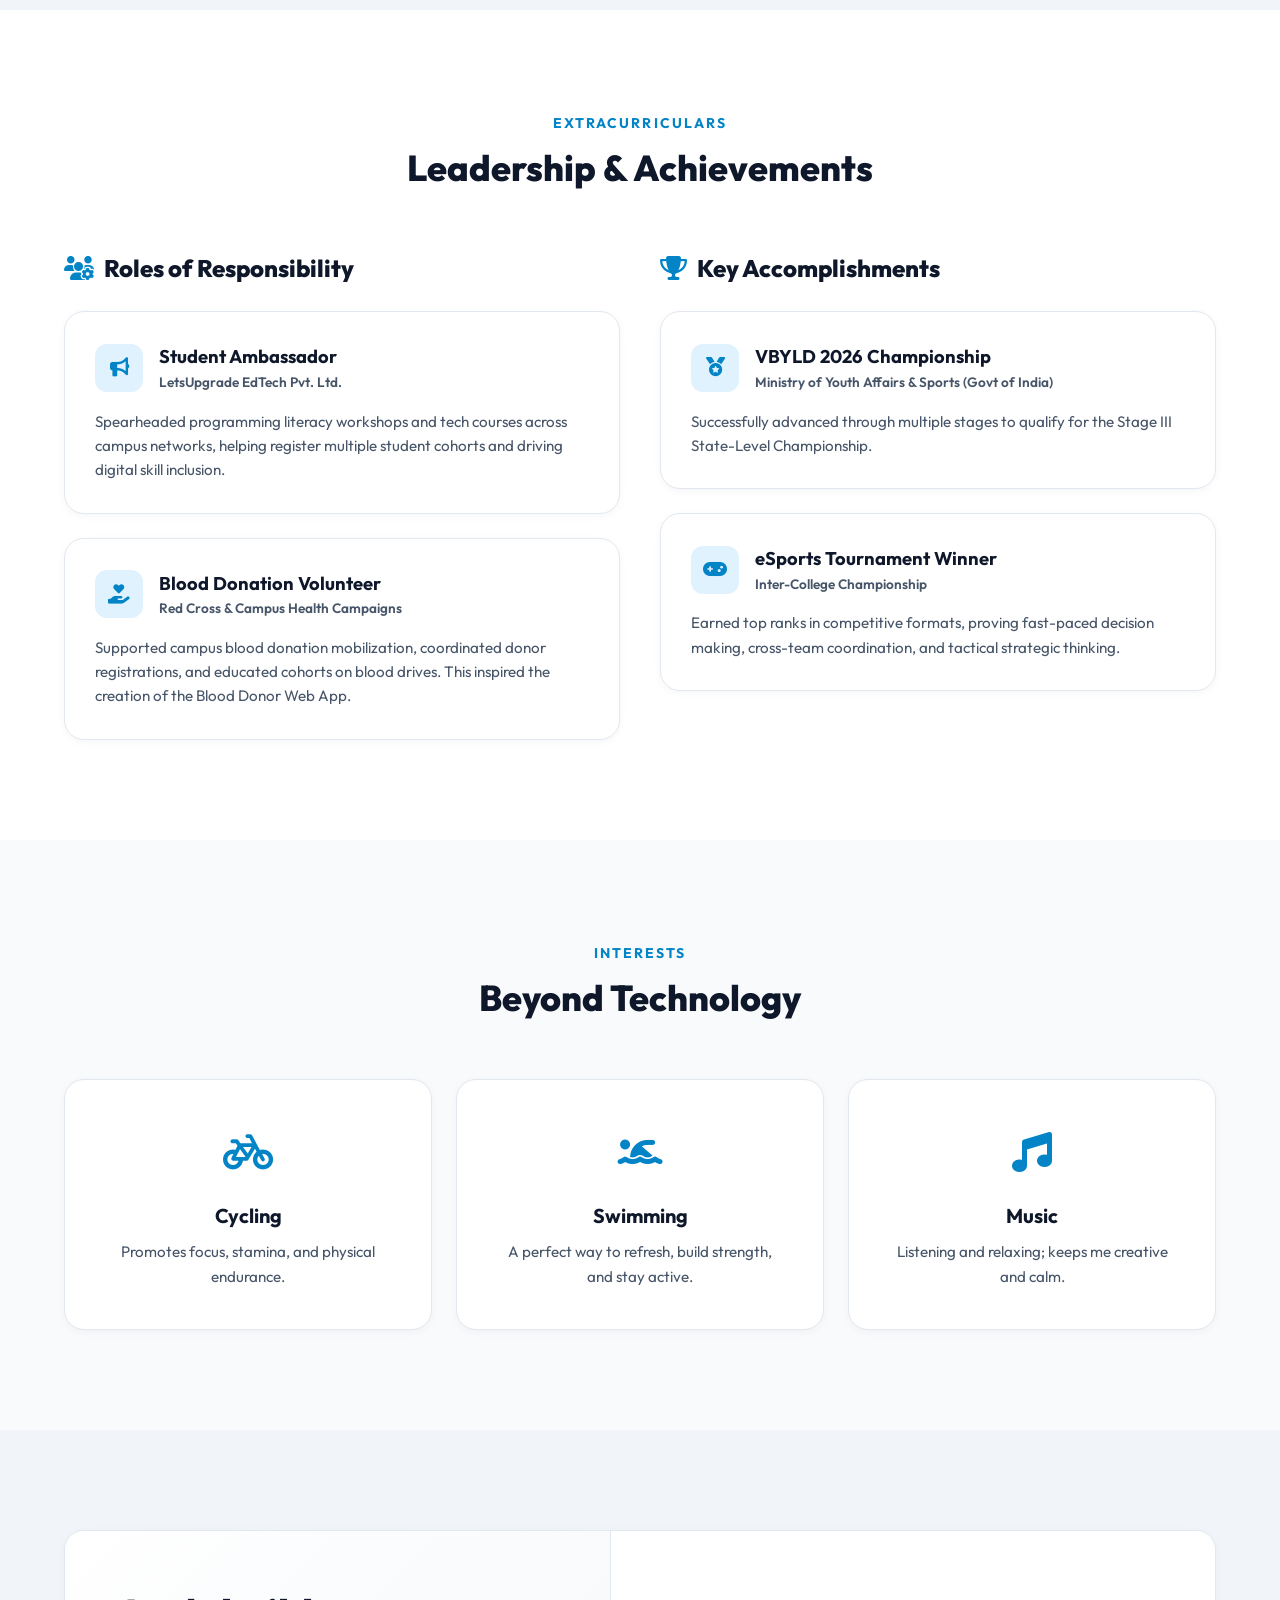
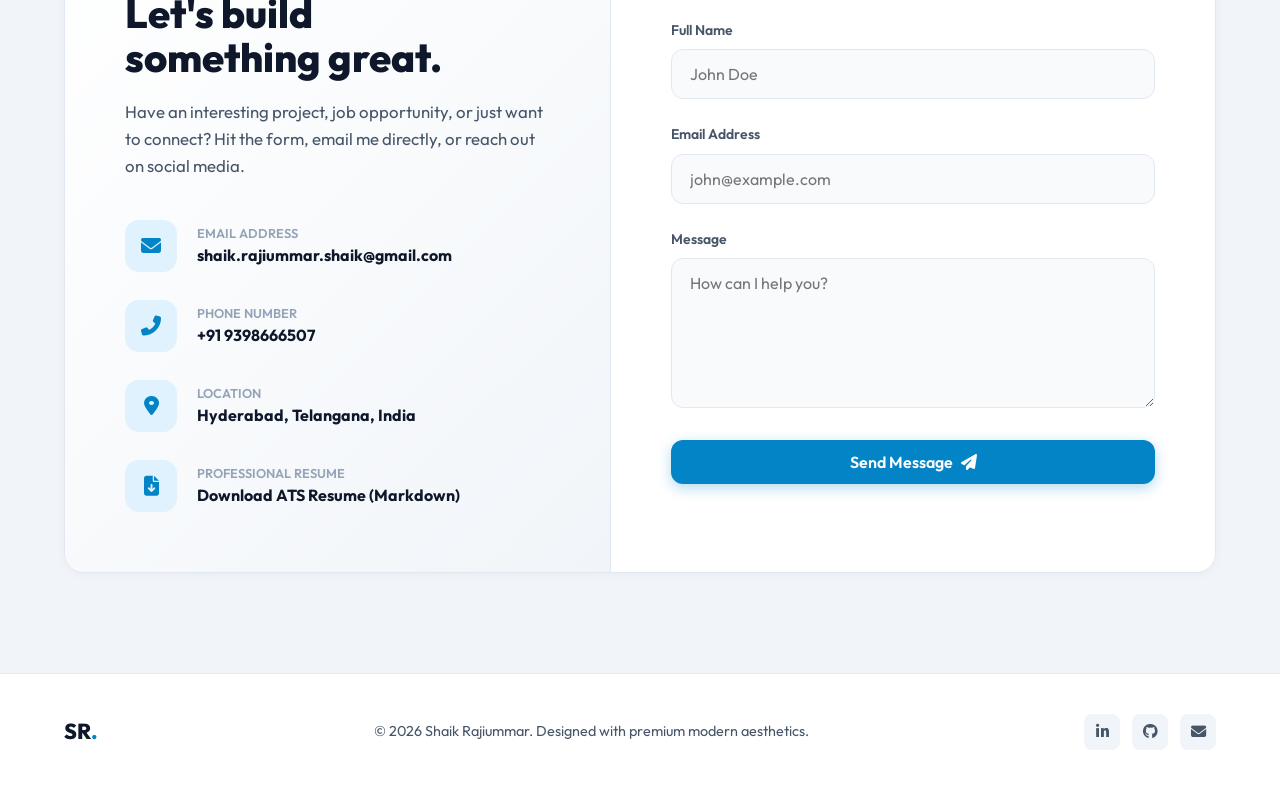
==== commit a85f35a6: "feat: add LeadDesk Mini project and increment stats" ====
--- a/index.html
+++ b/index.html
@@ -93,7 +93,7 @@
                     <div class="profile-image-container">
                         <img src="assets/developer_photo.jpg" alt="Shaik Rajiummar Profile Image" class="profile-img">
                         <div class="floating-badge badge-top-left" id="badge-experience">
-                            <span class="badge-num">5+</span>
+                            <span class="badge-num">6+</span>
                             <span class="badge-txt">Projects Completed</span>
                         </div>
                         <div class="floating-badge badge-bottom-right" id="badge-score">
@@ -133,7 +133,7 @@
                 <div class="stats-panel">
                     <div class="stat-item card reveal-item">
                         <div class="stat-icon"><i class="fas fa-project-diagram"></i></div>
-                        <div class="stat-value">5+</div>
+                        <div class="stat-value">6+</div>
                         <div class="stat-label">Production-ready Projects</div>
                     </div>
                     <div class="stat-item card reveal-item">
@@ -480,6 +480,32 @@
                         <div class="project-ctas">
                             <button class="btn-project-detail btn btn-sm btn-outline" data-project="indusmind">View Details</button>
                             <a href="https://github.com/shaikrajiummar" target="_blank" rel="noopener noreferrer" class="btn btn-sm btn-link" aria-label="GitHub Repository"><i class="fab fa-github"></i> Code</a>
+                        </div>
+                    </div>
+                </article>
+
+                <!-- Project 6: LeadDesk-Mini -->
+                <article class="project-card card reveal-item" id="project-leaddesk">
+                    <div class="project-media">
+                        <img src="assets/leaddesk_mockup.jpg" alt="LeadDesk Mini Lead Capture Dashboard Mockup" class="project-img">
+                        <div class="project-overlay">
+                            <span class="project-category">Full Stack Application</span>
+                        </div>
+                    </div>
+                    <div class="project-info">
+                        <h3 class="project-title">LeadDesk Mini</h3>
+                        <p class="project-summary">
+                            A real-time full-stack lead capture application featuring an inquiry form page and a live admin dashboard built with Server-Sent Events.
+                        </p>
+                        <div class="project-tags">
+                            <span>Node.js</span>
+                            <span>Express.js</span>
+                            <span>SQLite / Postgres</span>
+                            <span>Server-Sent Events</span>
+                        </div>
+                        <div class="project-ctas">
+                            <button class="btn-project-detail btn btn-sm btn-outline" data-project="leaddesk">View Details</button>
+                            <a href="https://github.com/shaikrajiummar/LeadDesk-Mini" target="_blank" rel="noopener noreferrer" class="btn btn-sm btn-link" aria-label="GitHub Repository"><i class="fab fa-github"></i> Code</a>
                         </div>
                     </div>
                 </article>
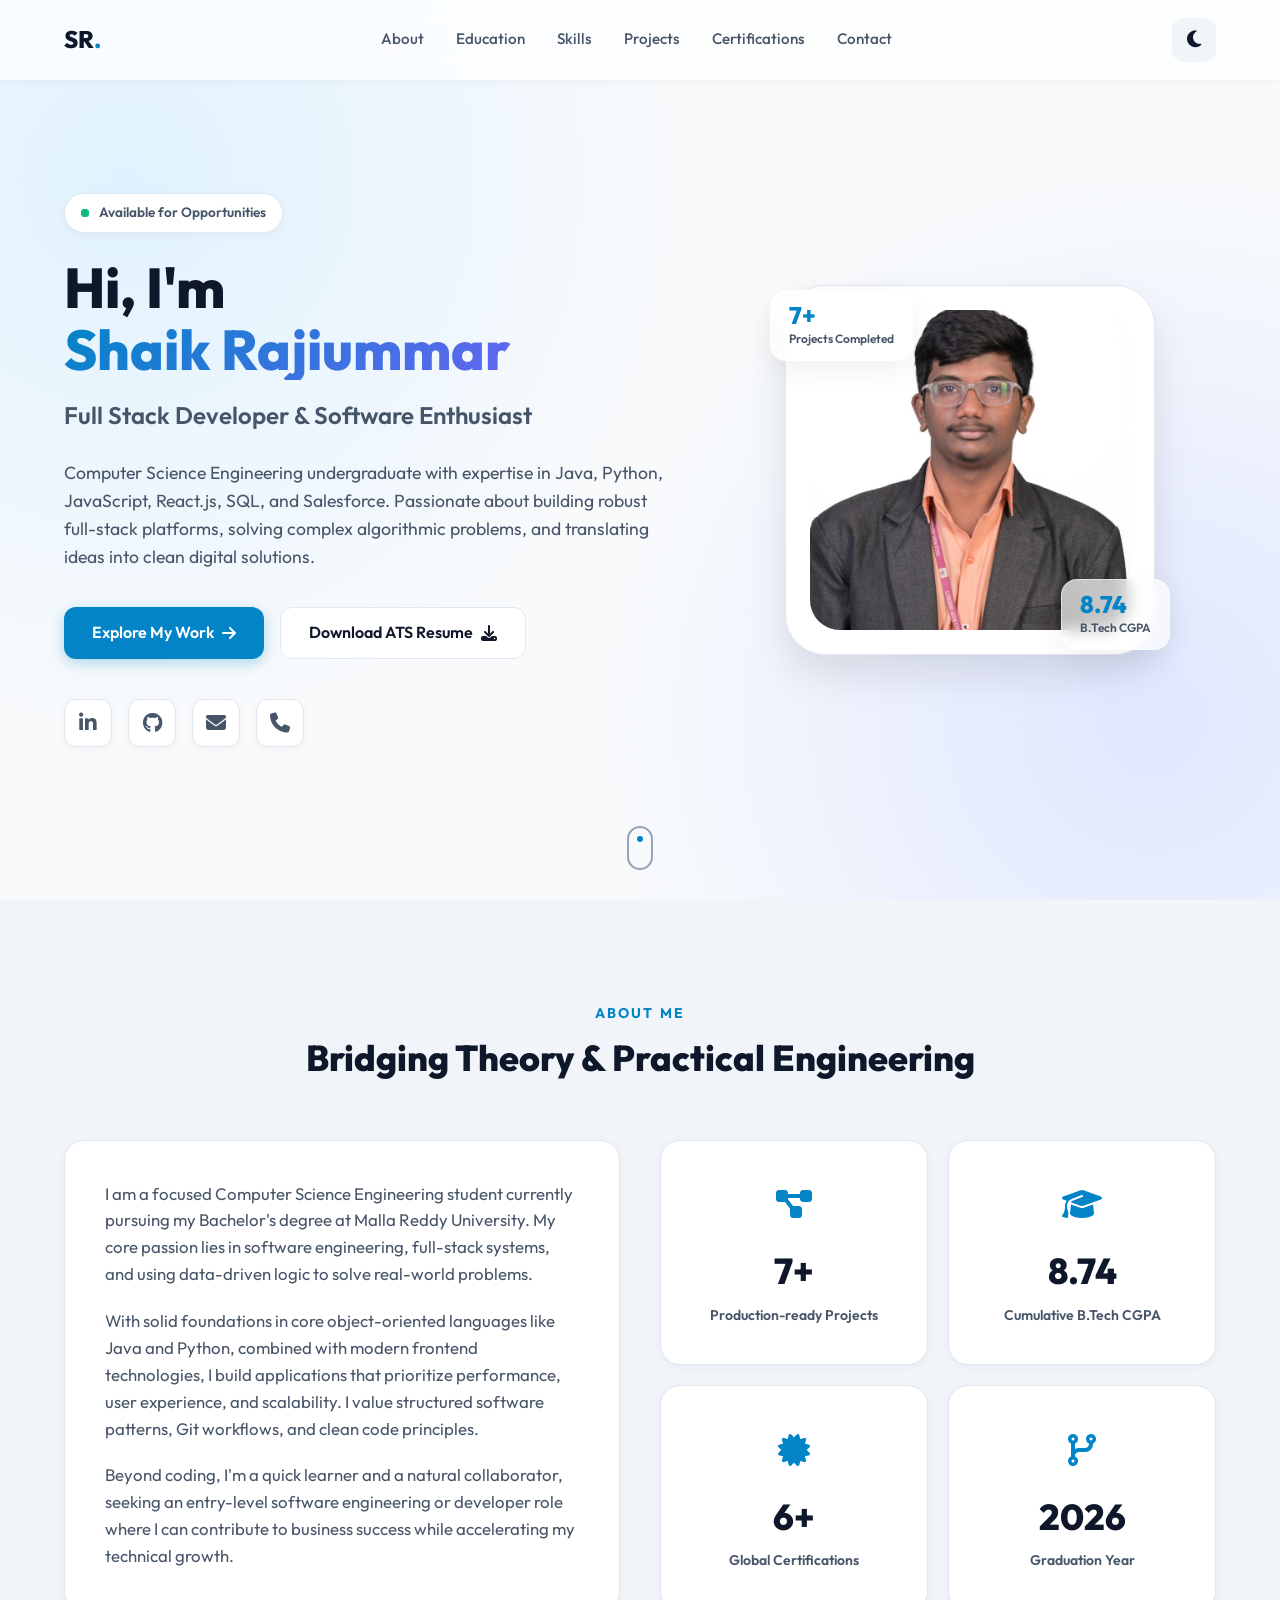
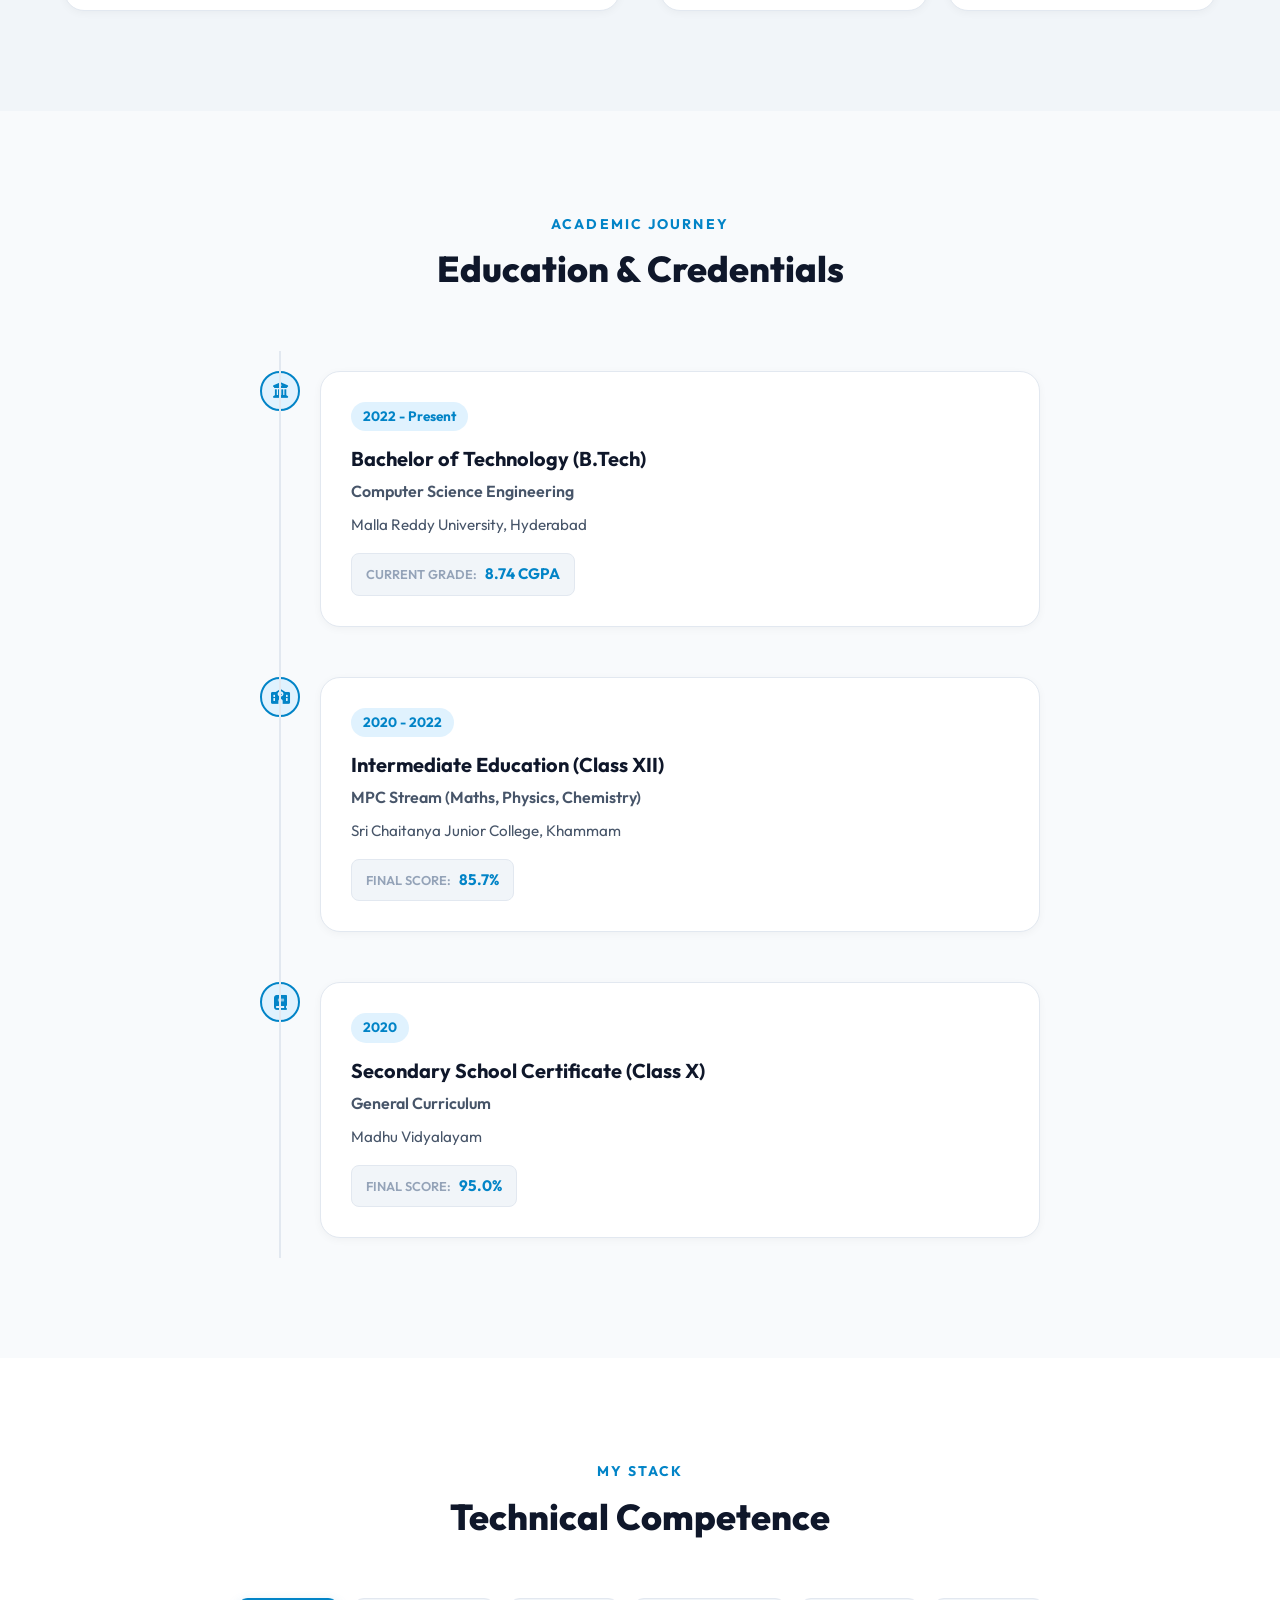
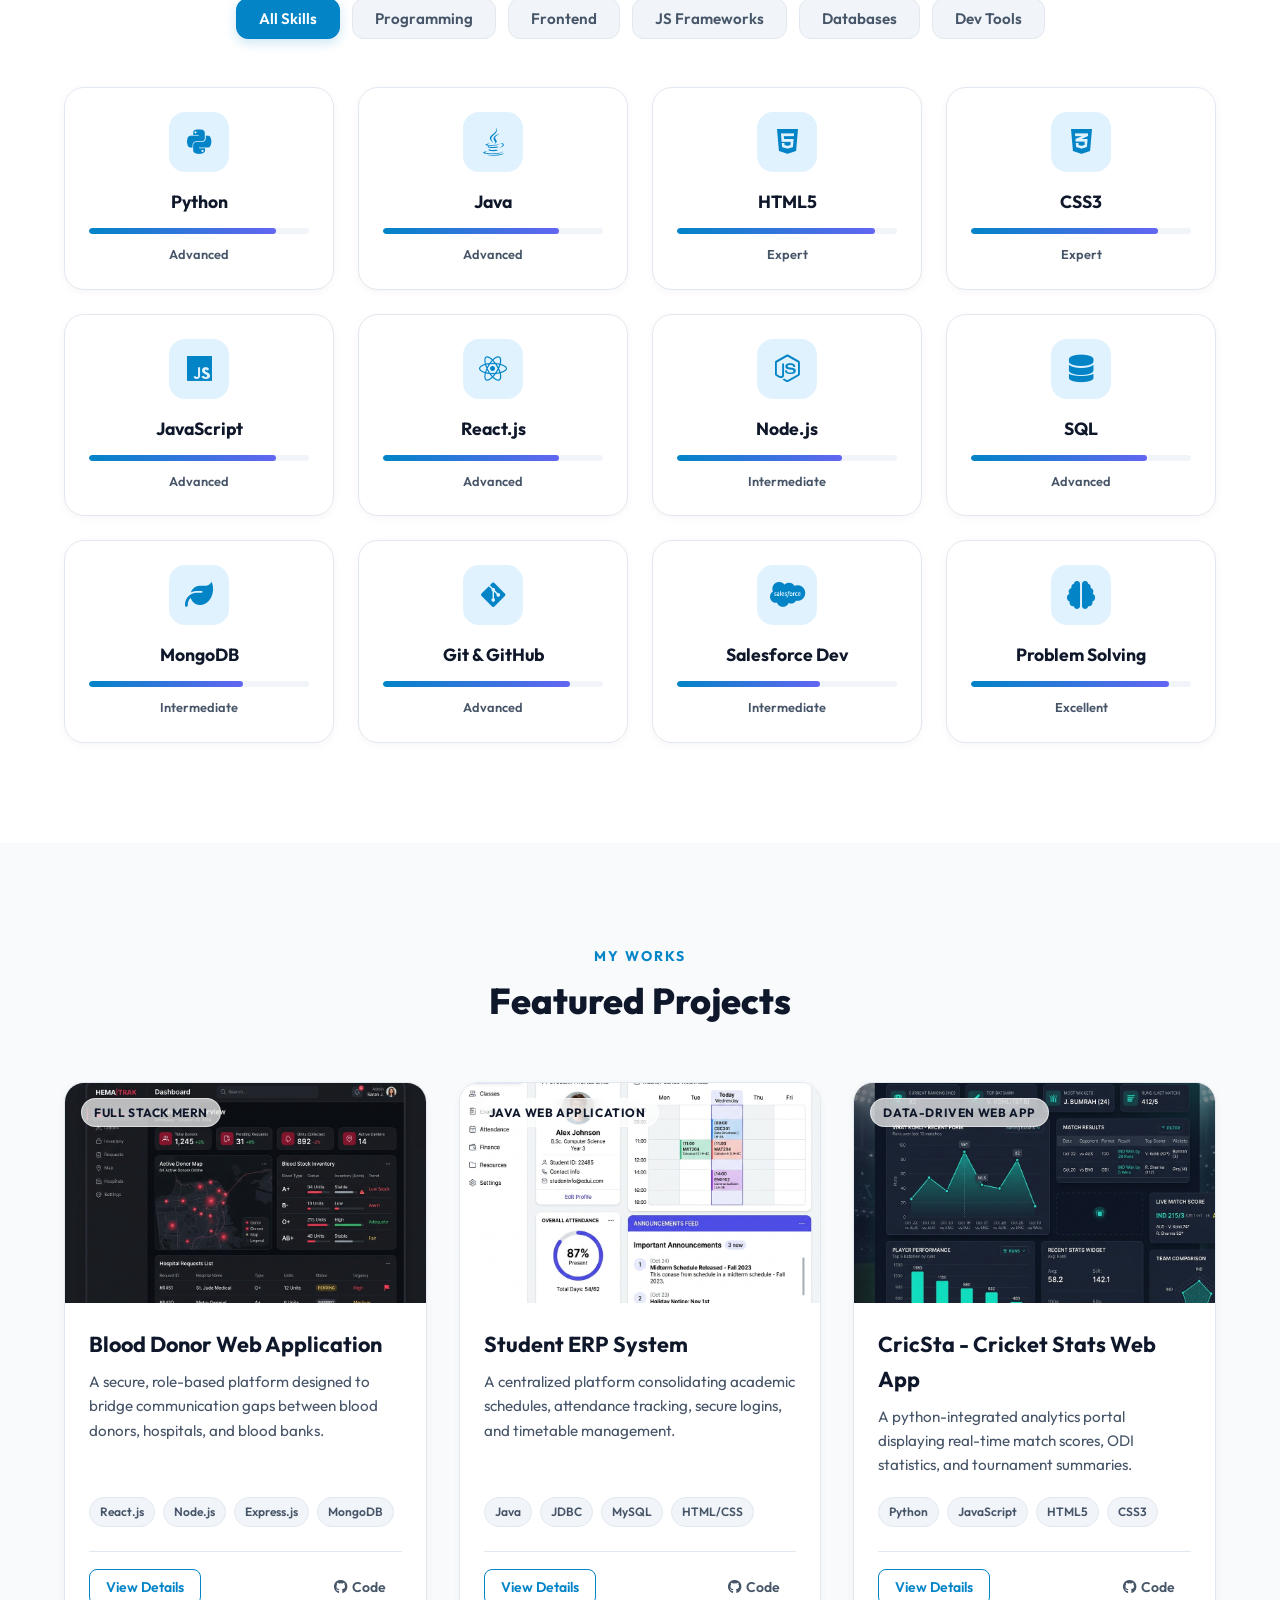
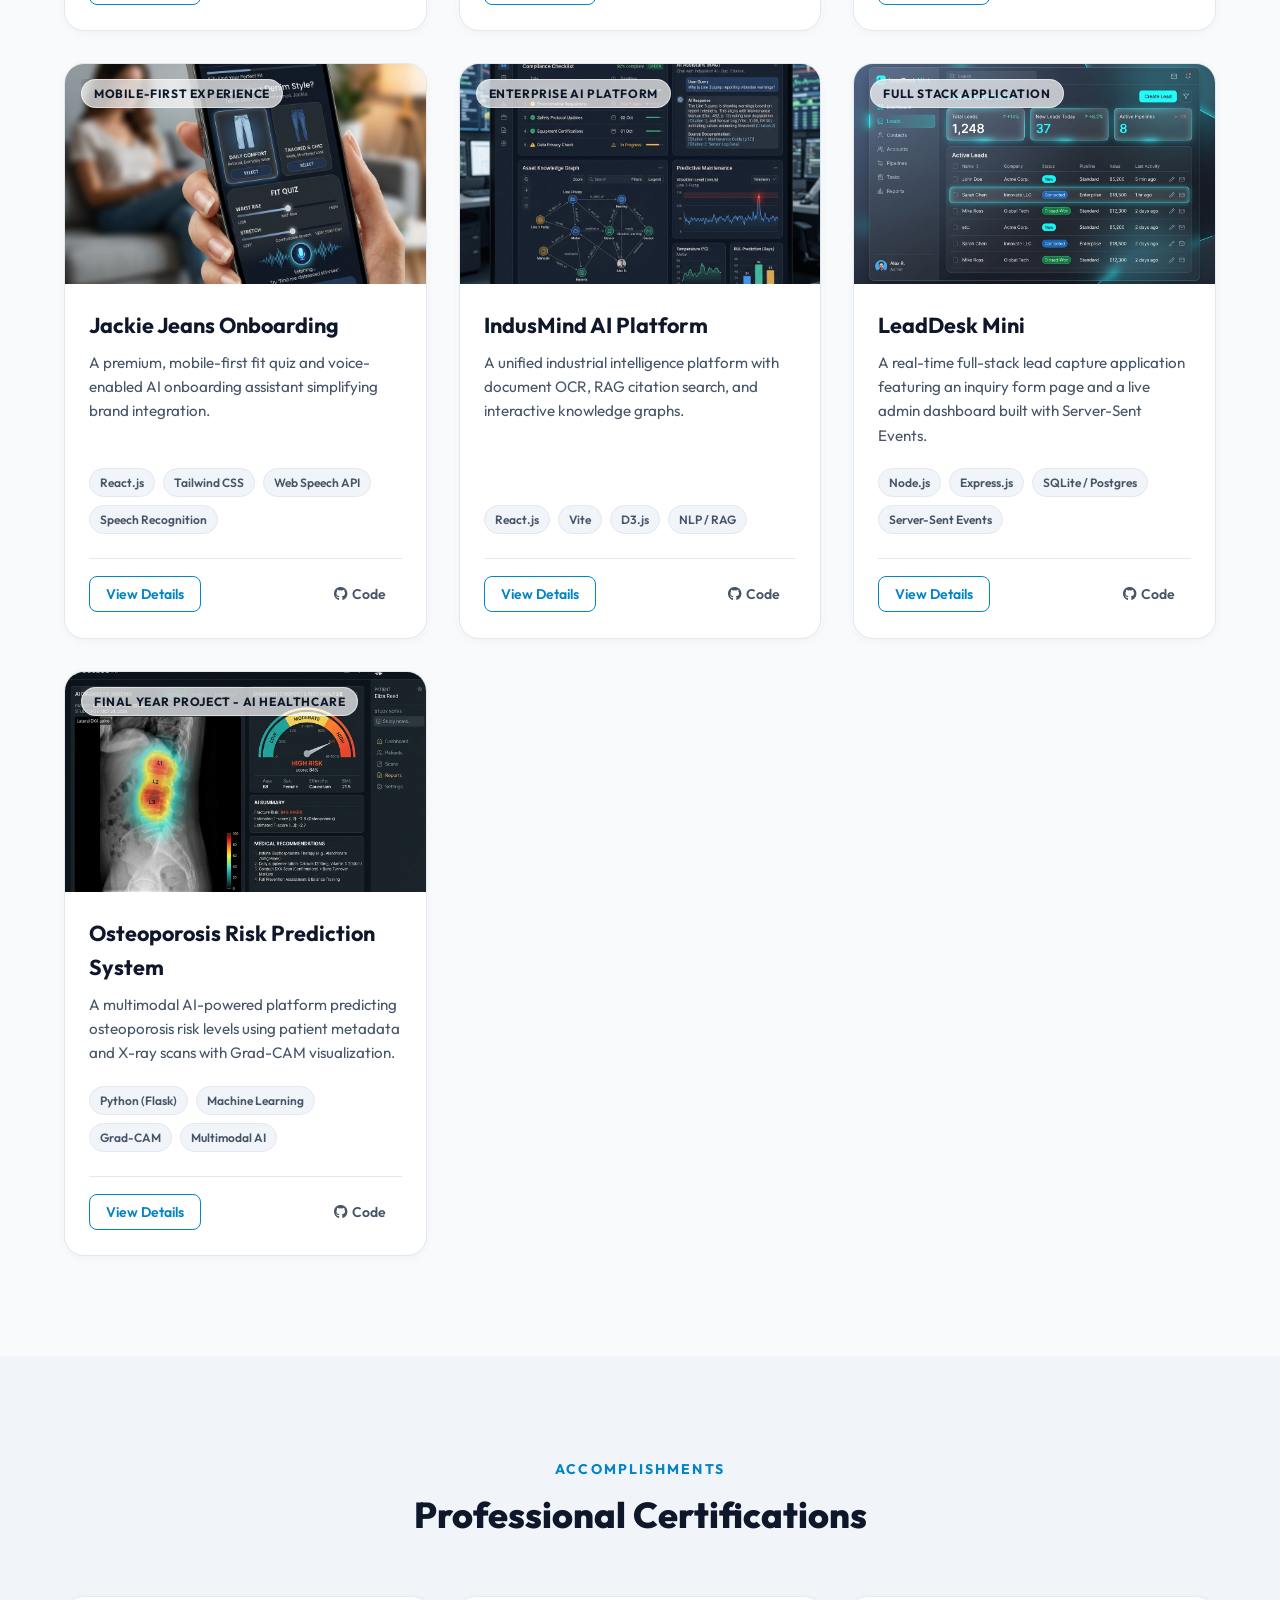
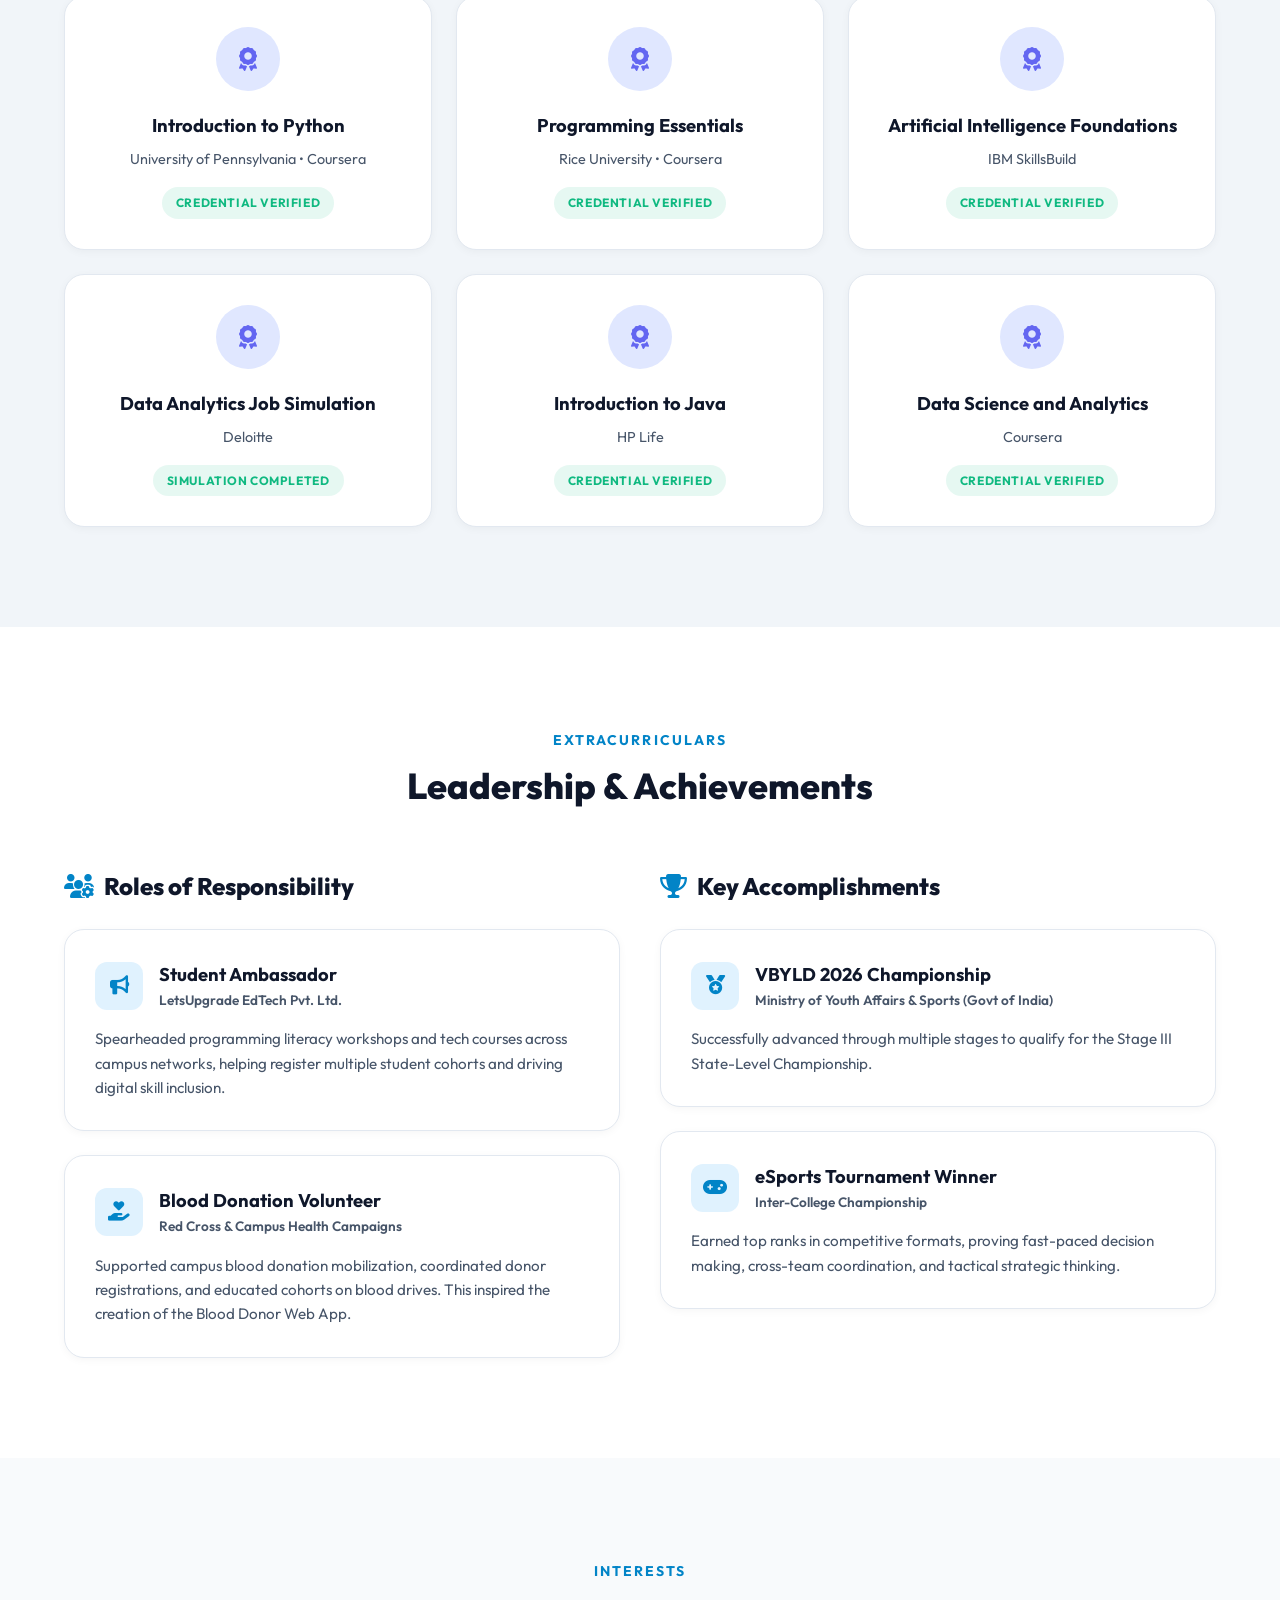
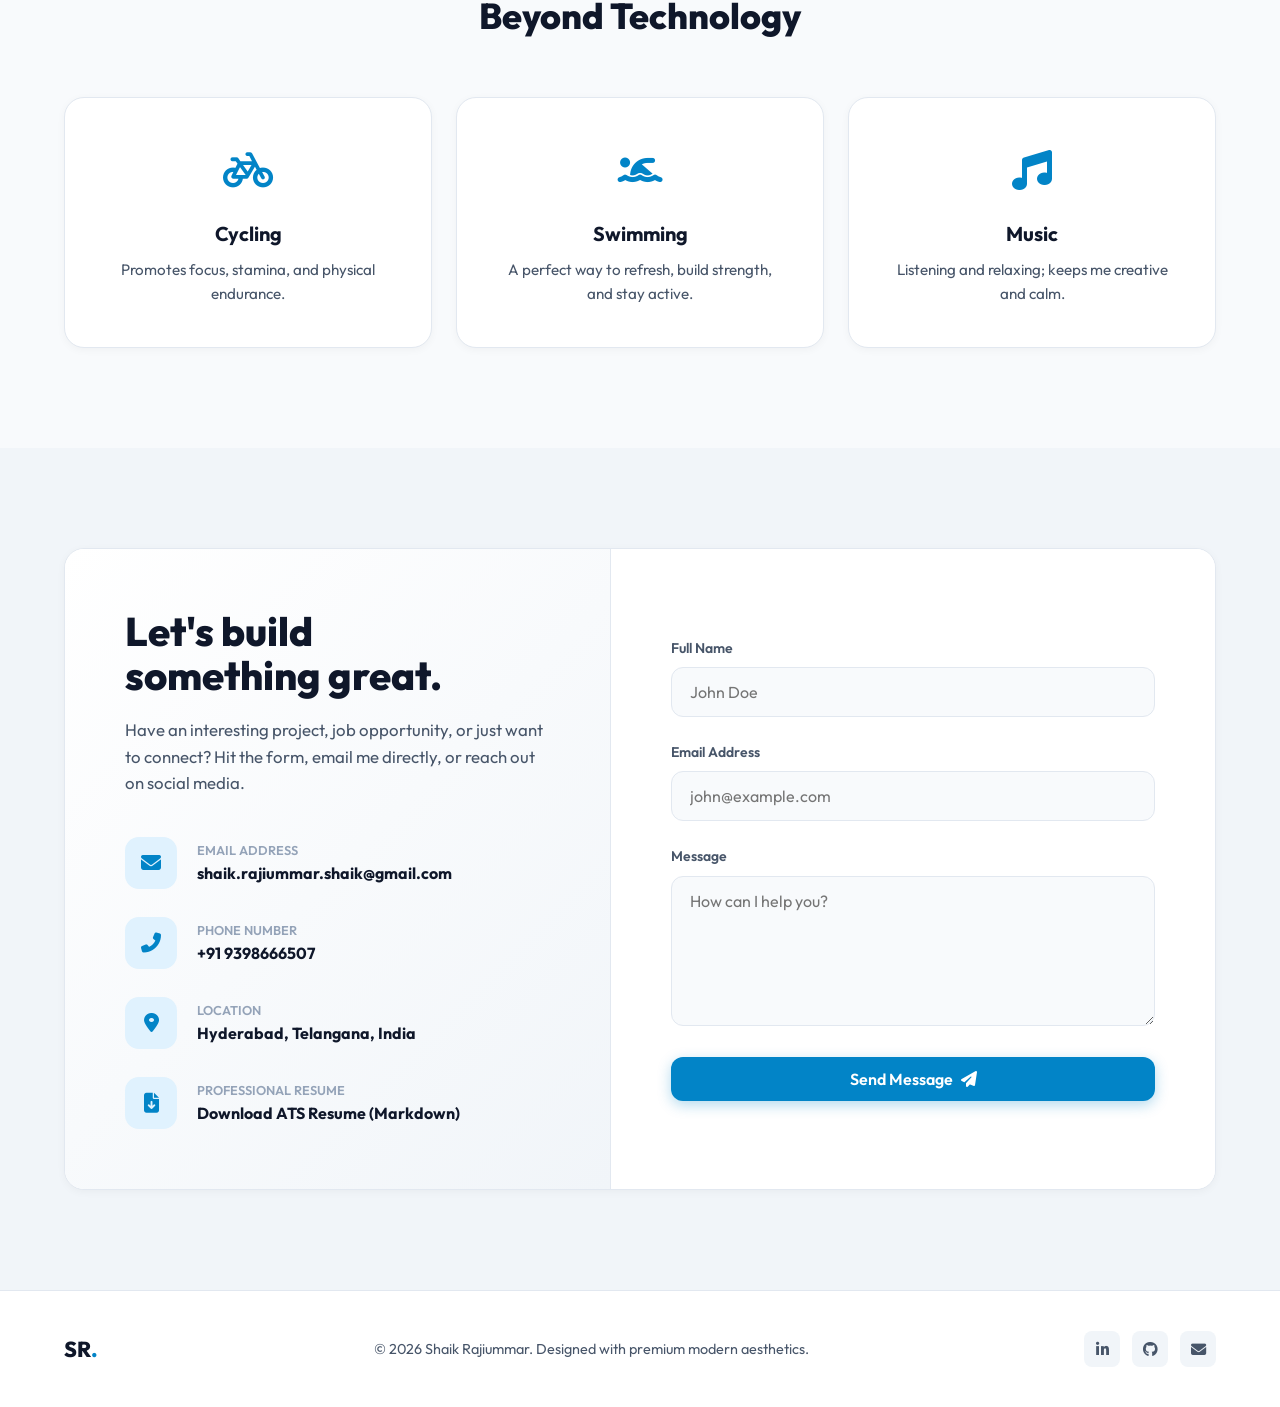
==== commit 537f9650: "feat: add Osteoporosis Risk Prediction System (Final Year Project) and increment counts" ====
--- a/index.html
+++ b/index.html
@@ -93,7 +93,7 @@
                     <div class="profile-image-container">
                         <img src="assets/developer_photo.jpg" alt="Shaik Rajiummar Profile Image" class="profile-img">
                         <div class="floating-badge badge-top-left" id="badge-experience">
-                            <span class="badge-num">6+</span>
+                            <span class="badge-num">7+</span>
                             <span class="badge-txt">Projects Completed</span>
                         </div>
                         <div class="floating-badge badge-bottom-right" id="badge-score">
@@ -133,7 +133,7 @@
                 <div class="stats-panel">
                     <div class="stat-item card reveal-item">
                         <div class="stat-icon"><i class="fas fa-project-diagram"></i></div>
-                        <div class="stat-value">6+</div>
+                        <div class="stat-value">7+</div>
                         <div class="stat-label">Production-ready Projects</div>
                     </div>
                     <div class="stat-item card reveal-item">
@@ -506,6 +506,32 @@
                         <div class="project-ctas">
                             <button class="btn-project-detail btn btn-sm btn-outline" data-project="leaddesk">View Details</button>
                             <a href="https://github.com/shaikrajiummar/LeadDesk-Mini" target="_blank" rel="noopener noreferrer" class="btn btn-sm btn-link" aria-label="GitHub Repository"><i class="fab fa-github"></i> Code</a>
+                        </div>
+                    </div>
+                </article>
+
+                <!-- Project 7: Osteoporosis Risk Prediction -->
+                <article class="project-card card reveal-item" id="project-osteoporosis">
+                    <div class="project-media">
+                        <img src="assets/osteo_mockup.jpg" alt="Osteoporosis Risk Prediction System Multimodal X-Ray UI Mockup" class="project-img">
+                        <div class="project-overlay">
+                            <span class="project-category">Final Year Project - AI Healthcare</span>
+                        </div>
+                    </div>
+                    <div class="project-info">
+                        <h3 class="project-title">Osteoporosis Risk Prediction System</h3>
+                        <p class="project-summary">
+                            A multimodal AI-powered platform predicting osteoporosis risk levels using patient metadata and X-ray scans with Grad-CAM visualization.
+                        </p>
+                        <div class="project-tags">
+                            <span>Python (Flask)</span>
+                            <span>Machine Learning</span>
+                            <span>Grad-CAM</span>
+                            <span>Multimodal AI</span>
+                        </div>
+                        <div class="project-ctas">
+                            <button class="btn-project-detail btn btn-sm btn-outline" data-project="osteoporosis">View Details</button>
+                            <a href="https://github.com/shaikrajiummar/final-year-project" target="_blank" rel="noopener noreferrer" class="btn btn-sm btn-link" aria-label="GitHub Repository"><i class="fab fa-github"></i> Code</a>
                         </div>
                     </div>
                 </article>
